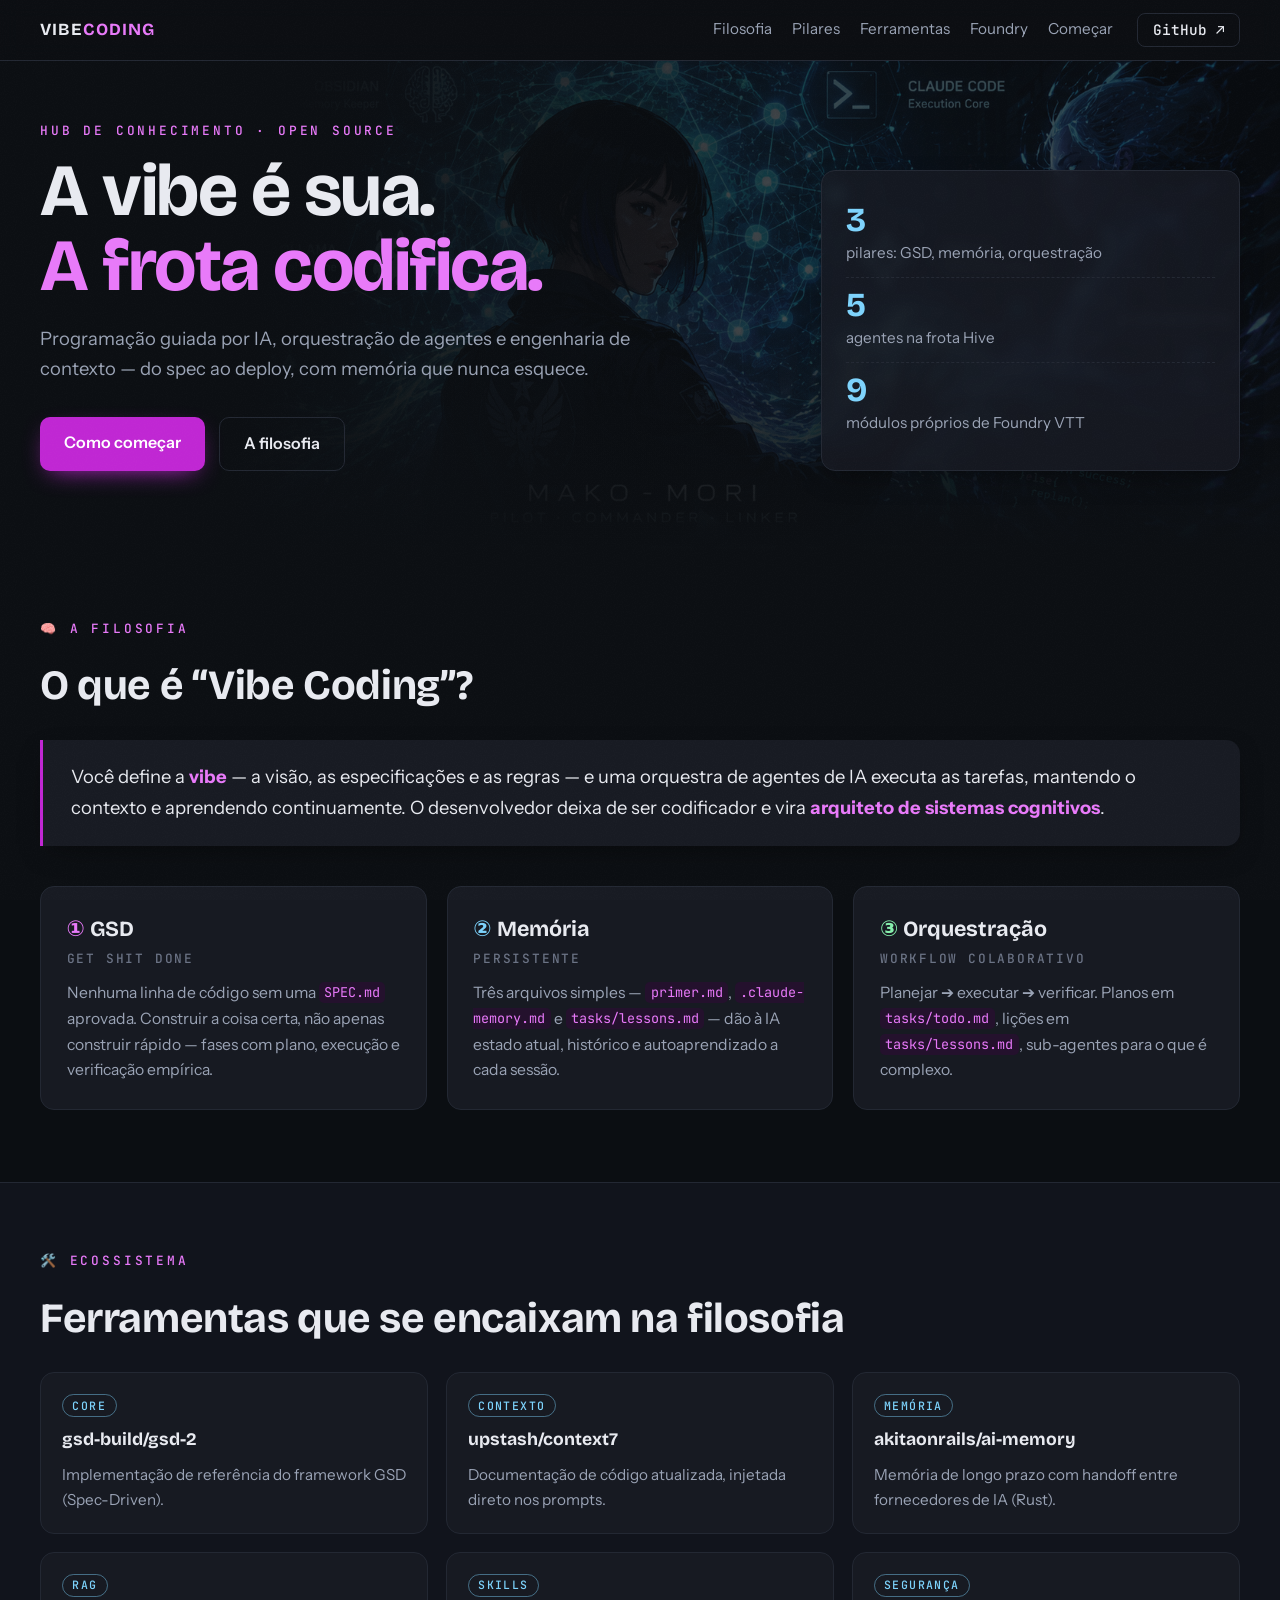
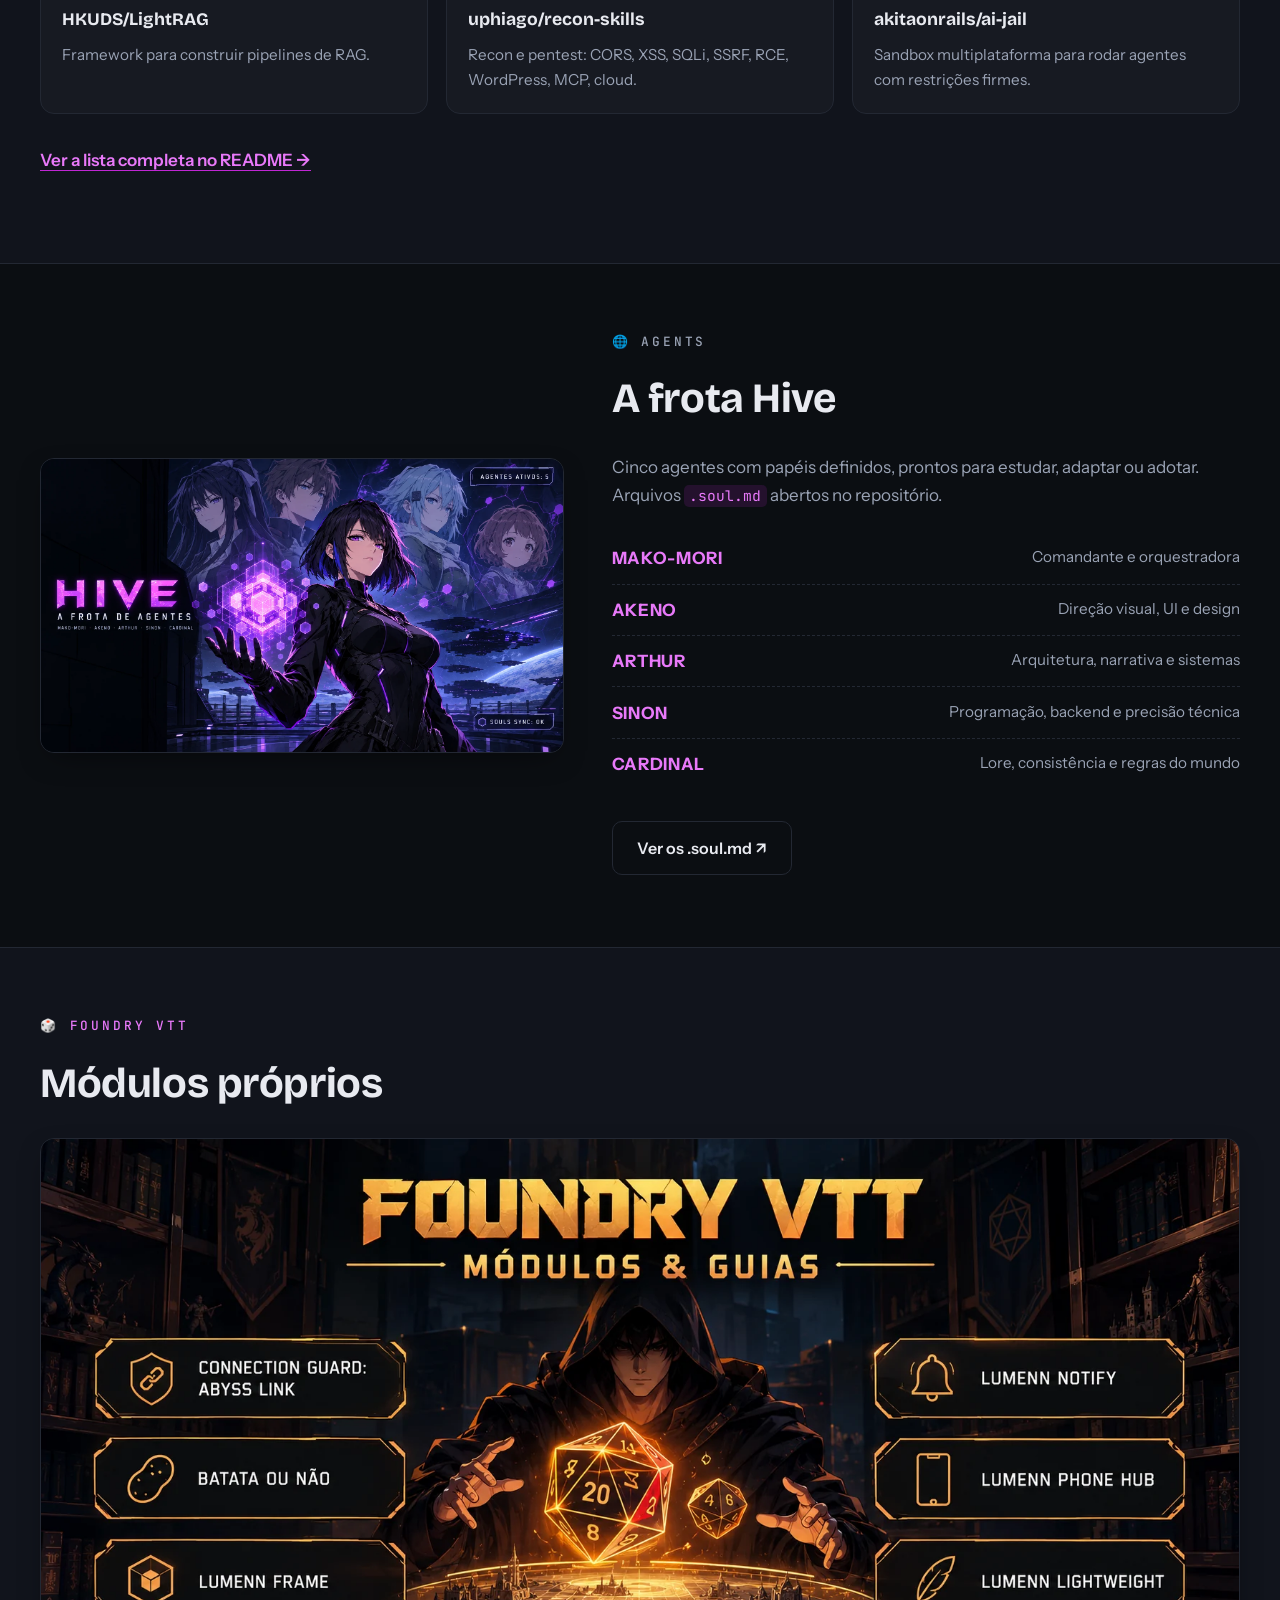
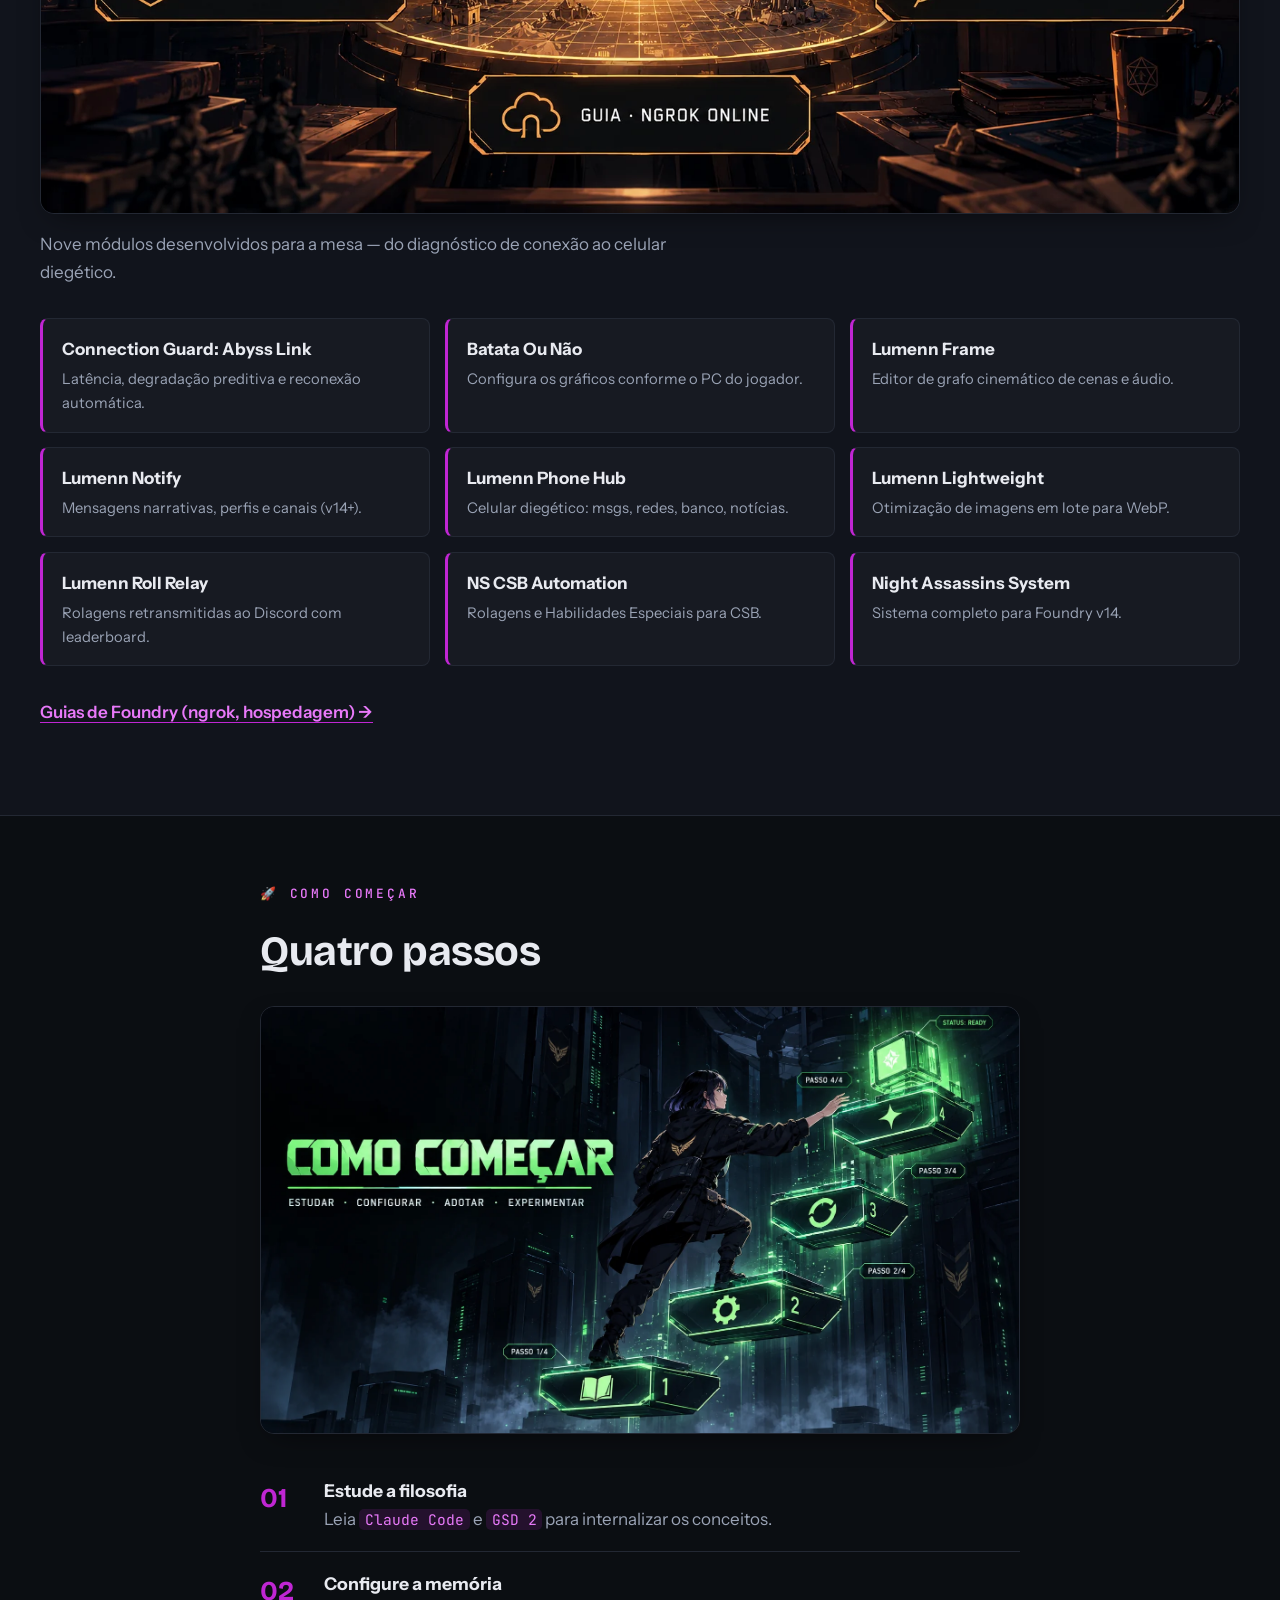
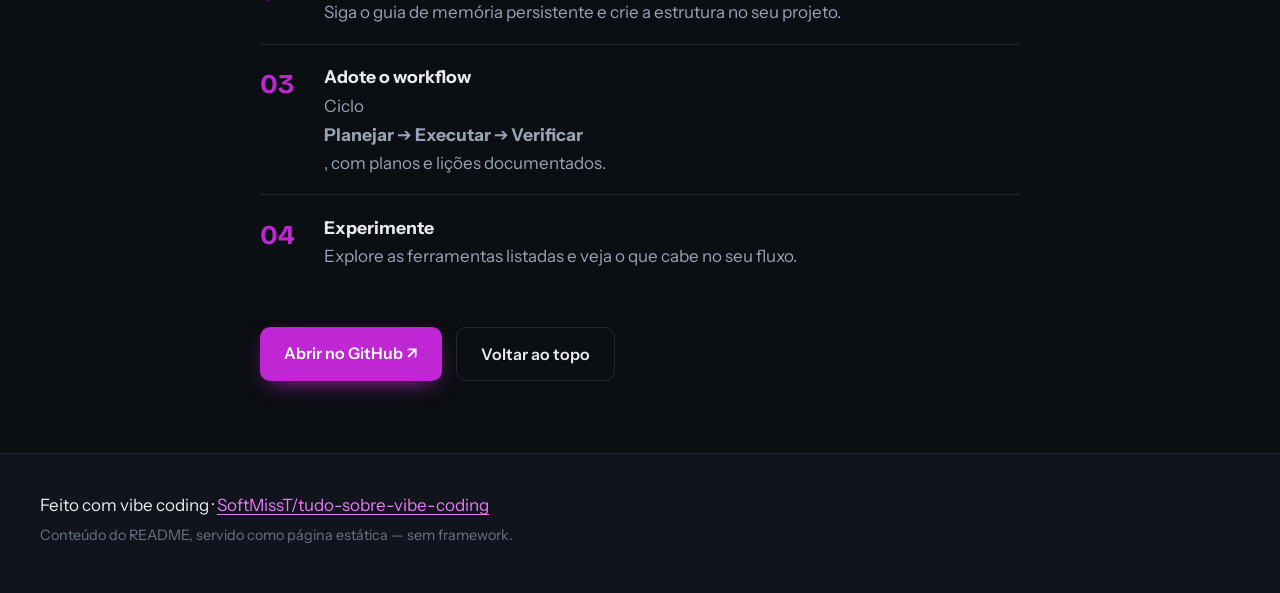
==== index.html @ 5bf1b5b2 "redesign do readme e landing page estatica" ====
<!DOCTYPE html>
<html lang="pt-BR">
<head>
  <meta charset="UTF-8">
  <meta name="viewport" content="width=device-width, initial-scale=1">
  <title>Tudo Sobre Vibe Coding — Programação guiada por IA</title>
  <meta name="description" content="Hub de conhecimento sobre vibe coding: GSD, memória persistente, orquestração de agentes, skills e ferramentas para desenvolvimento guiado por IA.">
  <meta property="og:title" content="Tudo Sobre Vibe Coding">
  <meta property="og:description" content="Programação guiada por IA, orquestração de agentes e engenharia de contexto.">
  <meta property="og:image" content="https://raw.githubusercontent.com/SoftMissT/tudo-sobre-vibe-coding/main/assets/img/banner-header.png">
  <meta property="og:type" content="website">
  <meta name="theme-color" content="#0b0e12">
  <link rel="icon" href="assets/img/favicon.svg" type="image/svg+xml">
  <link rel="preconnect" href="https://fonts.googleapis.com">
  <link rel="preconnect" href="https://fonts.gstatic.com" crossorigin>
  <link href="https://fonts.googleapis.com/css2?family=Bricolage+Grotesque:opsz,wght@12..96,600;12..96,700&family=Instrument+Sans:ital,wght@0,400;0,500;0,600;1,400&family=JetBrains+Mono:wght@400;500&display=swap" rel="stylesheet">
  <link rel="stylesheet" href="styles.css">
</head>
<body>
  <a class="skip-link" href="#conteudo">Pular para o conteúdo</a>

  <header class="topbar">
    <div class="wrap topbar__inner">
      <a class="topbar__brand" href="#">VIBE<span>CODING</span></a>
      <nav class="topbar__nav" aria-label="Navegação principal">
        <a href="#filosofia">Filosofia</a>
        <a href="#pilares">Pilares</a>
        <a href="#ecossistema">Ferramentas</a>
        <a href="#foundry">Foundry</a>
        <a href="#comecar">Começar</a>
      </nav>
      <a class="topbar__cta" href="https://github.com/SoftMissT/tudo-sobre-vibe-coding" target="_blank" rel="noopener">GitHub ↗</a>
    </div>
  </header>

  <main id="conteudo">
    <section class="hero" aria-labelledby="hero-titulo">
      <div class="hero__img" role="img" aria-label="Banner: MAKO-MORI — Link-Start, a rede de agentes">
        <img src="assets/img/banner-header.png" alt="Banner da frota de agentes MAKO-MORI em estilo cyberpunk com o texto Link-Start" fetchpriority="high">
      </div>
      <div class="wrap hero__grid">
        <div class="hero__text">
          <p class="kicker">Hub de conhecimento · Open source</p>
          <h1 id="hero-titulo">A vibe é sua.<br><em>A frota codifica.</em></h1>
          <p class="hero__lead">Programação guiada por IA, orquestração de agentes e engenharia de contexto — do spec ao deploy, com memória que nunca esquece.</p>
          <div class="hero__actions">
            <a class="btn btn--primary" href="#comecar">Como começar</a>
            <a class="btn btn--ghost" href="#filosofia">A filosofia</a>
          </div>
        </div>
        <aside class="hero__panel" aria-label="Resumo do ecossistema">
          <div class="stat"><span class="stat__num">3</span><span class="stat__lbl">pilares: GSD, memória, orquestração</span></div>
          <div class="stat"><span class="stat__num">5</span><span class="stat__lbl">agentes na frota Hive</span></div>
          <div class="stat"><span class="stat__num">9</span><span class="stat__lbl">módulos próprios de Foundry VTT</span></div>
        </aside>
      </div>
    </section>

    <section class="band" id="filosofia" aria-labelledby="filosofia-titulo">
      <div class="wrap">
        <p class="kicker">🧠 A filosofia</p>
        <h2 id="filosofia-titulo">O que é “Vibe Coding”?</h2>
        <blockquote class="quote">
          <p>Você define a <strong>vibe</strong> — a visão, as especificações e as regras — e uma orquestra de agentes de IA executa as tarefas, mantendo o contexto e aprendendo continuamente. O desenvolvedor deixa de ser codificador e vira <strong>arquiteto de sistemas cognitivos</strong>.</p>
        </blockquote>
        <div class="pilares" id="pilares">
          <article class="pilar pilar--gsd">
            <h3><span aria-hidden="true">①</span> GSD</h3>
            <p class="pilar__sub">Get Shit Done</p>
            <p>Nenhuma linha de código sem uma <code>SPEC.md</code> aprovada. Construir a coisa certa, não apenas construir rápido — fases com plano, execução e verificação empírica.</p>
          </article>
          <article class="pilar pilar--mem">
            <h3><span aria-hidden="true">②</span> Memória</h3>
            <p class="pilar__sub">Persistente</p>
            <p>Três arquivos simples — <code>primer.md</code>, <code>.claude-memory.md</code> e <code>tasks/lessons.md</code> — dão à IA estado atual, histórico e autoaprendizado a cada sessão.</p>
          </article>
          <article class="pilar pilar--orq">
            <h3><span aria-hidden="true">③</span> Orquestração</h3>
            <p class="pilar__sub">Workflow colaborativo</p>
            <p>Planejar ➔ executar ➔ verificar. Planos em <code>tasks/todo.md</code>, lições em <code>tasks/lessons.md</code>, sub-agentes para o que é complexo.</p>
          </article>
        </div>
      </div>
    </section>

    <section class="band band--alt" id="ecossistema" aria-labelledby="eco-titulo">
      <div class="wrap">
        <p class="kicker">🛠️ Ecossistema</p>
        <h2 id="eco-titulo">Ferramentas que se encaixam na filosofia</h2>
        <ul class="cards">
          <li class="card">
            <a href="https://github.com/gsd-build/gsd-2" target="_blank" rel="noopener">
              <span class="card__tag">Core</span>
              <strong>gsd-build/gsd-2</strong>
              <span>Implementação de referência do framework GSD (Spec-Driven).</span>
            </a>
          </li>
          <li class="card">
            <a href="https://github.com/upstash/context7" target="_blank" rel="noopener">
              <span class="card__tag">Contexto</span>
              <strong>upstash/context7</strong>
              <span>Documentação de código atualizada, injetada direto nos prompts.</span>
            </a>
          </li>
          <li class="card">
            <a href="https://github.com/akitaonrails/ai-memory" target="_blank" rel="noopener">
              <span class="card__tag">Memória</span>
              <strong>akitaonrails/ai-memory</strong>
              <span>Memória de longo prazo com handoff entre fornecedores de IA (Rust).</span>
            </a>
          </li>
          <li class="card">
            <a href="https://github.com/HKUDS/LightRAG" target="_blank" rel="noopener">
              <span class="card__tag">RAG</span>
              <strong>HKUDS/LightRAG</strong>
              <span>Framework para construir pipelines de RAG.</span>
            </a>
          </li>
          <li class="card">
            <a href="https://github.com/uphiago/recon-skills" target="_blank" rel="noopener">
              <span class="card__tag">Skills</span>
              <strong>uphiago/recon-skills</strong>
              <span>Recon e pentest: CORS, XSS, SQLi, SSRF, RCE, WordPress, MCP, cloud.</span>
            </a>
          </li>
          <li class="card">
            <a href="https://github.com/akitaonrails/ai-jail" target="_blank" rel="noopener">
              <span class="card__tag">Segurança</span>
              <strong>akitaonrails/ai-jail</strong>
              <span>Sandbox multiplataforma para rodar agentes com restrições firmes.</span>
            </a>
          </li>
        </ul>
        <p class="more"><a href="https://github.com/SoftMissT/tudo-sobre-vibe-coding#ecossistema-de-ferramentas-e-recursos" target="_blank" rel="noopener">Ver a lista completa no README →</a></p>
      </div>
    </section>

    <section class="band" id="agents" aria-labelledby="agents-titulo">
      <div class="wrap split">
        <div class="split__media">
          <img src="assets/img/hive/banner_hive.webp" alt="Banner da Hive: frota de agentes em arte cyberpunk com a lista MAKO-MORI, AKENO, ARTHUR, SINON e CARDINAL" loading="lazy">
        </div>
        <div class="split__body">
          <p class="kicker">🌐 Agents</p>
          <h2 id="agents-titulo">A frota Hive</h2>
          <p>Cinco agentes com papéis definidos, prontos para estudar, adaptar ou adotar. Arquivos <code>.soul.md</code> abertos no repositório.</p>
          <ul class="frota">
            <li><strong>MAKO-MORI</strong><span>Comandante e orquestradora</span></li>
            <li><strong>AKENO</strong><span>Direção visual, UI e design</span></li>
            <li><strong>ARTHUR</strong><span>Arquitetura, narrativa e sistemas</span></li>
            <li><strong>SINON</strong><span>Programação, backend e precisão técnica</span></li>
            <li><strong>CARDINAL</strong><span>Lore, consistência e regras do mundo</span></li>
          </ul>
          <a class="btn btn--ghost" href="https://github.com/SoftMissT/tudo-sobre-vibe-coding/tree/main/Agents" target="_blank" rel="noopener">Ver os .soul.md ↗</a>
        </div>
      </div>
    </section>

    <section class="band band--alt" id="foundry" aria-labelledby="foundry-titulo">
      <div class="wrap">
        <p class="kicker">🎲 Foundry VTT</p>
        <h2 id="foundry-titulo">Módulos próprios</h2>
        <img class="band__banner" src="assets/img/banner-04-foundry-vtt.webp" alt="Banner dos módulos Foundry VTT" loading="lazy">
        <p class="band__lead">Nove módulos desenvolvidos para a mesa — do diagnóstico de conexão ao celular diegético.</p>
        <ul class="mods">
          <li><a href="https://github.com/SoftMissT/foundry-vtt-connection-guard" target="_blank" rel="noopener"><strong>Connection Guard: Abyss Link</strong><span>Latência, degradação preditiva e reconexão automática.</span></a></li>
          <li><a href="https://github.com/SoftMissT/FoundryVTT-BatataOuN-o-V2" target="_blank" rel="noopener"><strong>Batata Ou Não</strong><span>Configura os gráficos conforme o PC do jogador.</span></a></li>
          <li><a href="https://github.com/SoftMissT/Lumenn-Frame" target="_blank" rel="noopener"><strong>Lumenn Frame</strong><span>Editor de grafo cinemático de cenas e áudio.</span></a></li>
          <li><a href="https://github.com/SoftMissT/lumenn-notify" target="_blank" rel="noopener"><strong>Lumenn Notify</strong><span>Mensagens narrativas, perfis e canais (v14+).</span></a></li>
          <li><a href="https://github.com/SoftMissT/Lumenn-phone-hub" target="_blank" rel="noopener"><strong>Lumenn Phone Hub</strong><span>Celular diegético: msgs, redes, banco, notícias.</span></a></li>
          <li><a href="https://github.com/SoftMissT/lumenn-lightweight" target="_blank" rel="noopener"><strong>Lumenn Lightweight</strong><span>Otimização de imagens em lote para WebP.</span></a></li>
          <li><a href="https://github.com/SoftMissT/lumenn-roll-relay" target="_blank" rel="noopener"><strong>Lumenn Roll Relay</strong><span>Rolagens retransmitidas ao Discord com leaderboard.</span></a></li>
          <li><a href="https://github.com/SoftMissT/night-assassins-csb-automation" target="_blank" rel="noopener"><strong>NS CSB Automation</strong><span>Rolagens e Habilidades Especiais para CSB.</span></a></li>
          <li><a href="https://github.com/SoftMissT/night-assassins-system" target="_blank" rel="noopener"><strong>Night Assassins System</strong><span>Sistema completo para Foundry v14.</span></a></li>
        </ul>
        <p class="more"><a href="https://github.com/SoftMissT/tudo-sobre-vibe-coding/tree/main/Foundry" target="_blank" rel="noopener">Guias de Foundry (ngrok, hospedagem) →</a></p>
      </div>
    </section>

    <section class="band" id="comecar" aria-labelledby="comecar-titulo">
      <div class="wrap narrow">
        <p class="kicker">🚀 Como começar</p>
        <h2 id="comecar-titulo">Quatro passos</h2>
        <img class="band__banner" src="assets/img/banner-05-como-comecar.webp" alt="Banner Como Começar" loading="lazy">
        <ol class="passos">
          <li><strong>Estude a filosofia</strong><span>Leia <code>Claude Code</code> e <code>GSD 2</code> para internalizar os conceitos.</span></li>
          <li><strong>Configure a memória</strong><span>Siga o guia de memória persistente e crie a estrutura no seu projeto.</span></li>
          <li><strong>Adote o workflow</strong><span>Ciclo <strong>Planejar ➔ Executar ➔ Verificar</strong>, com planos e lições documentados.</span></li>
          <li><strong>Experimente</strong><span>Explore as ferramentas listadas e veja o que cabe no seu fluxo.</span></li>
        </ol>
        <div class="hero__actions">
          <a class="btn btn--primary" href="https://github.com/SoftMissT/tudo-sobre-vibe-coding" target="_blank" rel="noopener">Abrir no GitHub ↗</a>
          <a class="btn btn--ghost" href="#conteudo">Voltar ao topo</a>
        </div>
      </div>
    </section>
  </main>

  <footer class="footer">
    <div class="wrap footer__inner">
      <p>Feito com vibe coding · <a href="https://github.com/SoftMissT/tudo-sobre-vibe-coding" target="_blank" rel="noopener">SoftMissT/tudo-sobre-vibe-coding</a></p>
      <p class="footer__note">Conteúdo do README, servido como página estática — sem framework.</p>
    </div>
  </footer>
</body>
</html>
---- styles.css ----
/* Tudo Sobre Vibe Coding — página estática, vanilla CSS (sem framework) */

:root {
  --bg: #0b0e12;
  --bg-alt: #11141c;
  --surface: #171a22;
  --line: #232833;
  --ink: #e8eaf0;
  --ink-dim: #9aa3b5;
  --ink-faint: #6b7385;
  --accent: #c026d3;
  --accent-soft: #e879f9;
  --cyan: #7dd3fc;
  --font-display: "Bricolage Grotesque", system-ui, sans-serif;
  --font-body: "Instrument Sans", system-ui, sans-serif;
  --font-mono: "JetBrains Mono", ui-monospace, monospace;
  --wrap: 1200px;
  --r: 14px;
  --shadow: 0 10px 30px -12px rgba(0, 0, 0, 0.6);
}

*, *::before, *::after { box-sizing: border-box; }

html { scroll-behavior: smooth; }

body {
  margin: 0;
  background: var(--bg);
  color: var(--ink);
  font: 400 1.0625rem/1.65 var(--font-body);
  -webkit-font-smoothing: antialiased;
  overflow-x: hidden;
}

/* grão de filme por cima de tudo */
body::after {
  content: "";
  position: fixed;
  inset: 0;
  pointer-events: none;
  z-index: 999;
  opacity: 0.5;
  background-image: url("data:image/svg+xml,%3Csvg xmlns='http://www.w3.org/2000/svg' width='120' height='120'%3E%3Cfilter id='n'%3E%3CfeTurbulence type='fractalNoise' baseFrequency='0.9' numOctaves='2'/%3E%3CfeColorMatrix values='0 0 0 0 1 0 0 0 0 1 0 0 0 0 1 0 0 0 0.04 0'/%3E%3C/filter%3E%3Crect width='120' height='120' filter='url(%23n)'/%3E%3C/svg%3E");
}

img { max-width: 100%; display: block; }

.wrap { width: min(var(--wrap), 100% - 2.5rem); margin-inline: auto; }
.wrap.narrow { width: min(760px, 100% - 2.5rem); }

a { color: var(--accent-soft); text-decoration-thickness: 1px; text-underline-offset: 3px; }
a:hover { color: var(--ink); }

:focus-visible {
  outline: 2px solid var(--accent-soft);
  outline-offset: 3px;
  border-radius: 4px;
}

.skip-link {
  position: absolute;
  left: 1rem;
  top: -4rem;
  z-index: 1000;
  background: var(--accent);
  color: #fff;
  padding: 0.6rem 1rem;
  border-radius: 0 0 8px 8px;
  font-weight: 600;
  transition: top 0.2s;
}
.skip-link:focus { top: 0; color: #fff; }

/* ---------- topo ---------- */
.topbar {
  position: sticky;
  top: 0;
  z-index: 50;
  background: color-mix(in srgb, var(--bg) 82%, transparent);
  backdrop-filter: blur(10px);
  border-bottom: 1px solid var(--line);
}
.topbar__inner {
  display: flex;
  align-items: center;
  gap: 1.5rem;
  min-height: 60px;
}
.topbar__brand {
  font-family: var(--font-display);
  font-weight: 700;
  letter-spacing: 0.06em;
  color: var(--ink);
  text-decoration: none;
}
.topbar__brand span { color: var(--accent-soft); }
.topbar__nav {
  display: flex;
  gap: 1.25rem;
  margin-left: auto;
}
.topbar__nav a {
  color: var(--ink-dim);
  text-decoration: none;
  font-size: 0.95rem;
  padding: 0.35rem 0;
  border-bottom: 2px solid transparent;
  transition: color 0.15s, border-color 0.15s;
}
.topbar__nav a:hover { color: var(--ink); border-bottom-color: var(--accent); }
.topbar__nav a:active { color: var(--accent-soft); }
.topbar__cta {
  font: 500 0.9rem/1 var(--font-mono);
  color: var(--ink);
  text-decoration: none;
  border: 1px solid var(--line);
  padding: 0.55rem 0.9rem;
  border-radius: 8px;
  transition: border-color 0.15s, transform 0.15s, box-shadow 0.15s;
}
.topbar__cta:hover {
  border-color: var(--accent);
  transform: translateY(-1px);
  box-shadow: 0 6px 18px -8px var(--accent);
}

/* ---------- hero ---------- */
.hero { position: relative; padding: 4rem 0 5rem; }
.hero__img {
  position: absolute;
  inset: 0;
  z-index: -1;
  overflow: hidden;
}
.hero__img img {
  width: 100%;
  height: 100%;
  object-fit: cover;
  object-position: 70% 30%;
  opacity: 0.28;
  filter: saturate(0.85);
}
.hero__img::after {
  content: "";
  position: absolute;
  inset: 0;
  background:
    linear-gradient(100deg, var(--bg) 22%, transparent 65%),
    linear-gradient(to top, var(--bg), transparent 45%);
}
.hero__grid {
  display: grid;
  grid-template-columns: minmax(0, 7fr) minmax(0, 4fr);
  gap: 3rem;
  align-items: end;
}
.kicker {
  font: 500 0.8rem/1 var(--font-mono);
  letter-spacing: 0.22em;
  text-transform: uppercase;
  color: var(--accent-soft);
  margin: 0 0 1rem;
}
.hero h1 {
  font-family: var(--font-display);
  font-size: clamp(2.6rem, 6vw, 4.6rem);
  line-height: 1.02;
  letter-spacing: -0.02em;
  margin: 0 0 1.25rem;
}
.hero h1 em {
  font-style: normal;
  color: var(--accent-soft);
}
.hero__lead {
  font-size: 1.15rem;
  color: var(--ink-dim);
  max-width: 54ch;
  margin: 0 0 2rem;
}
.hero__actions { display: flex; flex-wrap: wrap; gap: 0.9rem; }

.btn {
  display: inline-block;
  font-weight: 600;
  font-size: 1rem;
  padding: 0.8rem 1.5rem;
  border-radius: 10px;
  text-decoration: none;
  transition: transform 0.15s, box-shadow 0.15s, background 0.15s, border-color 0.15s;
}
.btn--primary {
  background: var(--accent);
  color: #fff;
  box-shadow: 0 8px 24px -10px var(--accent);
}
.btn--primary:hover { transform: translateY(-2px); box-shadow: 0 14px 30px -10px var(--accent); color: #fff; }
.btn--primary:active { transform: translateY(0); }
.btn--ghost {
  border: 1px solid var(--line);
  color: var(--ink);
}
.btn--ghost:hover { border-color: var(--accent); background: color-mix(in srgb, var(--accent) 12%, transparent); }

.hero__panel {
  background: color-mix(in srgb, var(--surface) 80%, transparent);
  border: 1px solid var(--line);
  border-radius: var(--r);
  padding: 1.4rem 1.5rem;
  box-shadow: var(--shadow);
  backdrop-filter: blur(6px);
}
.stat { padding: 0.7rem 0; border-bottom: 1px dashed var(--line); }
.stat:last-child { border-bottom: 0; }
.stat__num {
  display: block;
  font-family: var(--font-display);
  font-size: 2.1rem;
  font-weight: 700;
  color: var(--cyan);
  line-height: 1;
}
.stat__lbl { color: var(--ink-dim); font-size: 0.95rem; }

/* ---------- bandas ---------- */
.band { padding: 4.5rem 0; }
.band--alt { background: var(--bg-alt); border-block: 1px solid var(--line); }
.band h2 {
  font-family: var(--font-display);
  font-size: clamp(1.8rem, 3.5vw, 2.6rem);
  letter-spacing: -0.01em;
  margin: 0 0 1.25rem;
}
.band__lead { color: var(--ink-dim); max-width: 62ch; margin-top: -0.5rem; }
.band__banner {
  width: 100%;
  border-radius: var(--r);
  border: 1px solid var(--line);
  box-shadow: var(--shadow);
  margin: 0.5rem 0 1.5rem;
}

.quote {
  margin: 0 0 2.5rem;
  padding: 1.4rem 1.75rem;
  border-left: 3px solid var(--accent);
  background: var(--surface);
  border-radius: 0 var(--r) var(--r) 0;
  box-shadow: var(--shadow);
}
.quote p { margin: 0; font-size: 1.15rem; }
.quote strong { color: var(--accent-soft); }

/* pilares — 3 colunas com acentos distintos */
.pilares {
  display: grid;
  grid-template-columns: repeat(auto-fit, minmax(250px, 1fr));
  gap: 1.25rem;
}
.pilar {
  background: var(--surface);
  border: 1px solid var(--line);
  border-radius: var(--r);
  padding: 1.6rem;
  transition: transform 0.18s, border-color 0.18s, box-shadow 0.18s;
}
.pilar:hover { transform: translateY(-4px); box-shadow: var(--shadow); }
.pilar--gsd:hover { border-color: var(--accent); }
.pilar--mem:hover { border-color: var(--cyan); }
.pilar--orq:hover { border-color: #86efac; }
.pilar h3 {
  font-family: var(--font-display);
  font-size: 1.35rem;
  margin: 0;
}
.pilar--gsd h3 span { color: var(--accent-soft); }
.pilar--mem h3 span { color: var(--cyan); }
.pilar--orq h3 span { color: #86efac; }
.pilar__sub {
  font: 500 0.8rem/1 var(--font-mono);
  letter-spacing: 0.14em;
  text-transform: uppercase;
  color: var(--ink-faint);
  margin: 0.3rem 0 0.9rem;
}
.pilar p:last-child { margin: 0; color: var(--ink-dim); font-size: 0.98rem; }

code {
  font-family: var(--font-mono);
  font-size: 0.86em;
  background: color-mix(in srgb, var(--accent) 14%, var(--bg));
  color: var(--accent-soft);
  padding: 0.1em 0.4em;
  border-radius: 5px;
}

/* cards de ferramentas */
.cards {
  list-style: none;
  margin: 0;
  padding: 0;
  display: grid;
  grid-template-columns: repeat(auto-fill, minmax(300px, 1fr));
  gap: 1.1rem;
}
.card a {
  display: flex;
  flex-direction: column;
  gap: 0.5rem;
  height: 100%;
  background: var(--surface);
  border: 1px solid var(--line);
  border-radius: var(--r);
  padding: 1.3rem;
  text-decoration: none;
  color: var(--ink);
  transition: transform 0.18s, border-color 0.18s, box-shadow 0.18s;
}
.card a:hover { transform: translateY(-4px); border-color: var(--accent); box-shadow: var(--shadow); }
.card a:active { transform: translateY(-1px); }
.card__tag {
  align-self: flex-start;
  font: 500 0.72rem/1 var(--font-mono);
  letter-spacing: 0.12em;
  text-transform: uppercase;
  color: var(--cyan);
  border: 1px solid color-mix(in srgb, var(--cyan) 45%, transparent);
  border-radius: 999px;
  padding: 0.3rem 0.6rem;
}
.card strong { font-family: var(--font-display); font-size: 1.1rem; }
.card span:last-child { color: var(--ink-dim); font-size: 0.95rem; }

.more { margin-top: 2rem; }
.more a { font-weight: 600; text-decoration: none; border-bottom: 1px solid var(--accent); }
.more a:hover { color: var(--accent-soft); }

/* split agents */
.split {
  display: grid;
  grid-template-columns: minmax(0, 5fr) minmax(0, 6fr);
  gap: 3rem;
  align-items: center;
}
.split__media img {
  border-radius: var(--r);
  border: 1px solid var(--line);
  box-shadow: var(--shadow);
}
.split__body p { color: var(--ink-dim); }
.frota {
  list-style: none;
  margin: 1.5rem 0 2rem;
  padding: 0;
}
.frota li {
  display: flex;
  justify-content: space-between;
  gap: 1rem;
  padding: 0.7rem 0;
  border-bottom: 1px dashed var(--line);
}
.frota li:last-child { border-bottom: 0; }
.frota strong { color: var(--accent-soft); letter-spacing: 0.04em; }
.frota span { color: var(--ink-dim); text-align: right; font-size: 0.95rem; }

/* módulos foundry */
.mods {
  list-style: none;
  margin: 2rem 0 0;
  padding: 0;
  display: grid;
  grid-template-columns: repeat(auto-fill, minmax(320px, 1fr));
  gap: 0.9rem;
}
.mods a {
  display: flex;
  flex-direction: column;
  gap: 0.25rem;
  height: 100%;
  padding: 1rem 1.2rem;
  background: var(--surface);
  border: 1px solid var(--line);
  border-left: 3px solid var(--accent);
  border-radius: 8px;
  text-decoration: none;
  color: var(--ink);
  transition: background 0.15s, border-color 0.15s, transform 0.15s;
}
.mods a:hover {
  background: color-mix(in srgb, var(--accent) 10%, var(--surface));
  border-left-color: var(--accent-soft);
  transform: translateX(4px);
}
.mods span { color: var(--ink-dim); font-size: 0.92rem; }

/* passos */
.passos {
  list-style: none;
  counter-reset: passo;
  margin: 1.5rem 0 2.5rem;
  padding: 0;
}
.passos li {
  counter-increment: passo;
  position: relative;
  padding: 1.1rem 0 1.1rem 4rem;
  border-bottom: 1px solid var(--line);
}
.passos li:last-child { border-bottom: 0; }
.passos li::before {
  content: counter(passo, decimal-leading-zero);
  position: absolute;
  left: 0;
  top: 1.1rem;
  font-family: var(--font-display);
  font-size: 1.7rem;
  font-weight: 700;
  color: var(--accent);
}
.passos strong { display: block; font-size: 1.1rem; }
.passos span { color: var(--ink-dim); }

/* rodapé */
.footer {
  border-top: 1px solid var(--line);
  background: var(--bg-alt);
  padding: 2rem 0 2.5rem;
}
.footer__inner p { margin: 0.3rem 0; }
.footer__note { color: var(--ink-faint); font-size: 0.9rem; }

/* responsivo */
@media (max-width: 900px) {
  .hero__grid, .split { grid-template-columns: 1fr; }
  .hero__panel { max-width: 420px; }
  .topbar__nav { display: none; }
  .frota li { flex-direction: column; gap: 0.1rem; }
  .frota span { text-align: left; }
}

@media (prefers-reduced-motion: reduce) {
  html { scroll-behavior: auto; }
  *, *::before, *::after { transition: none !important; }
}
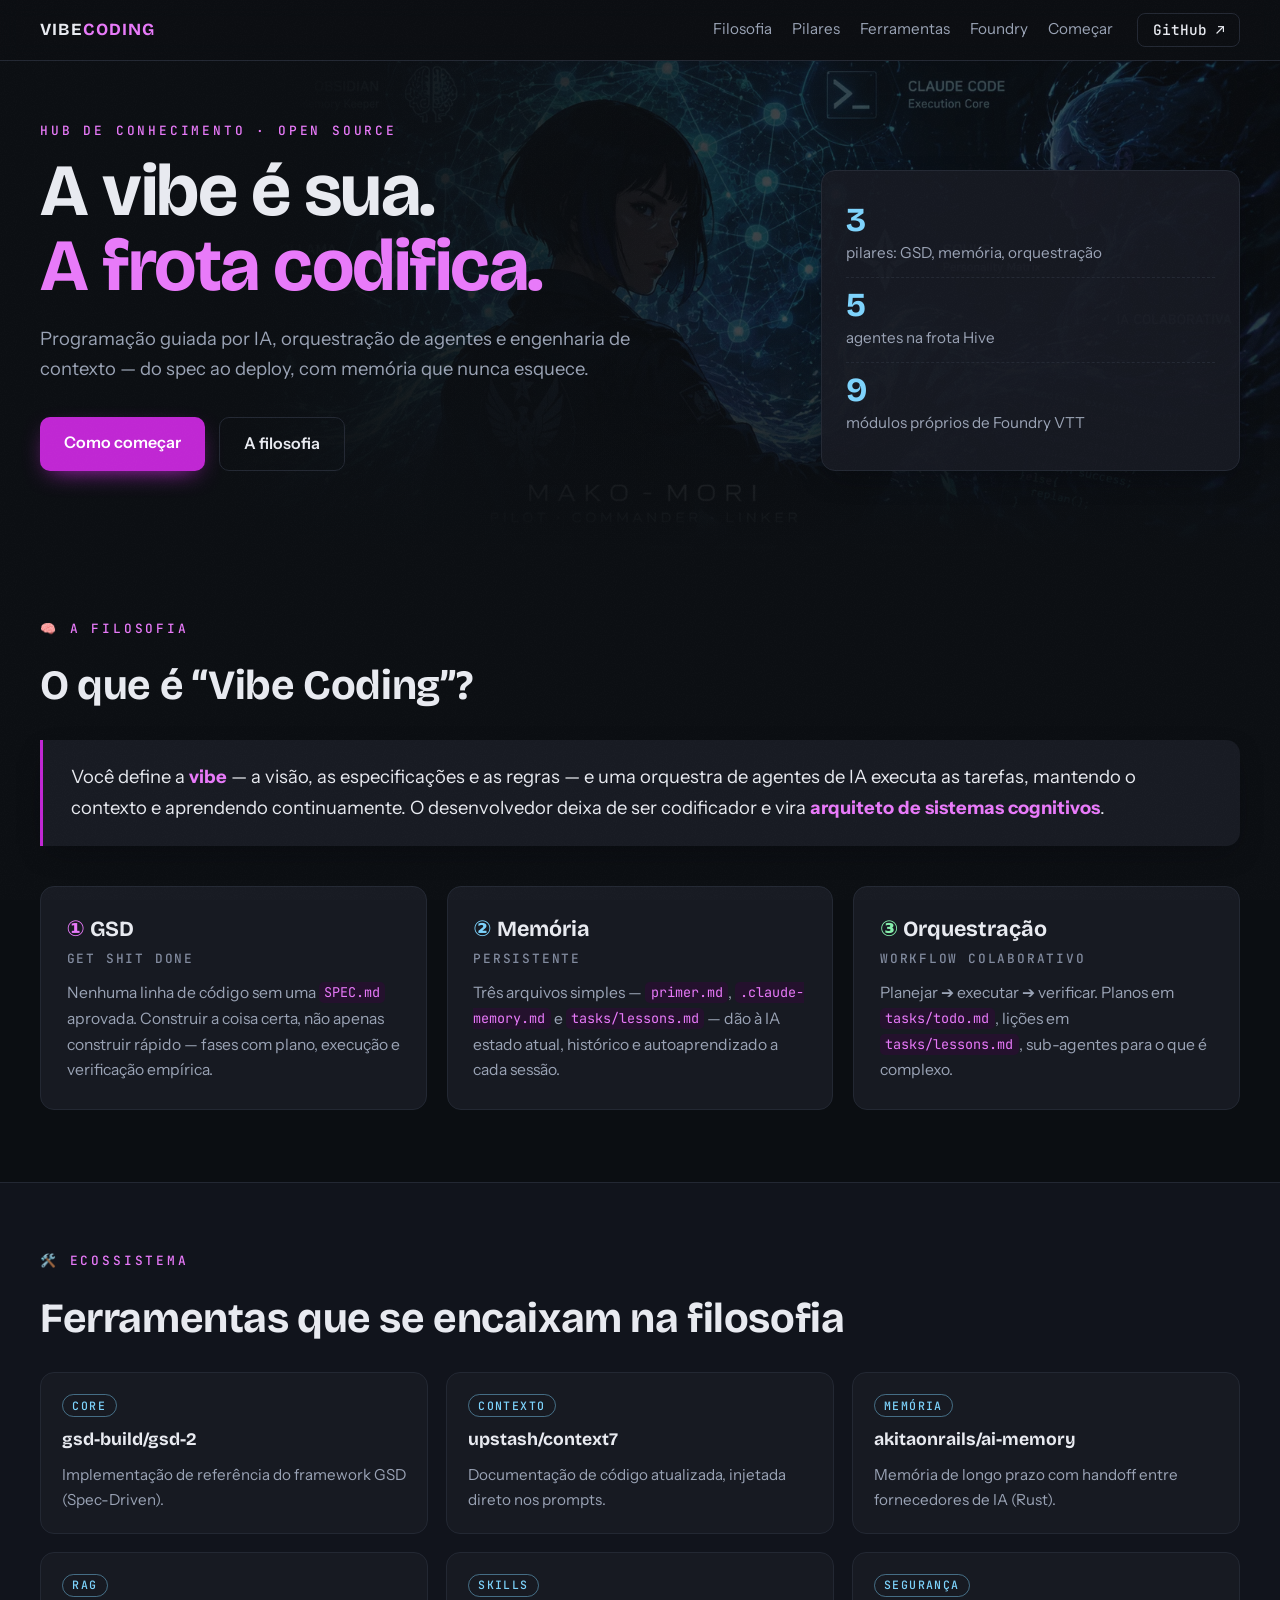
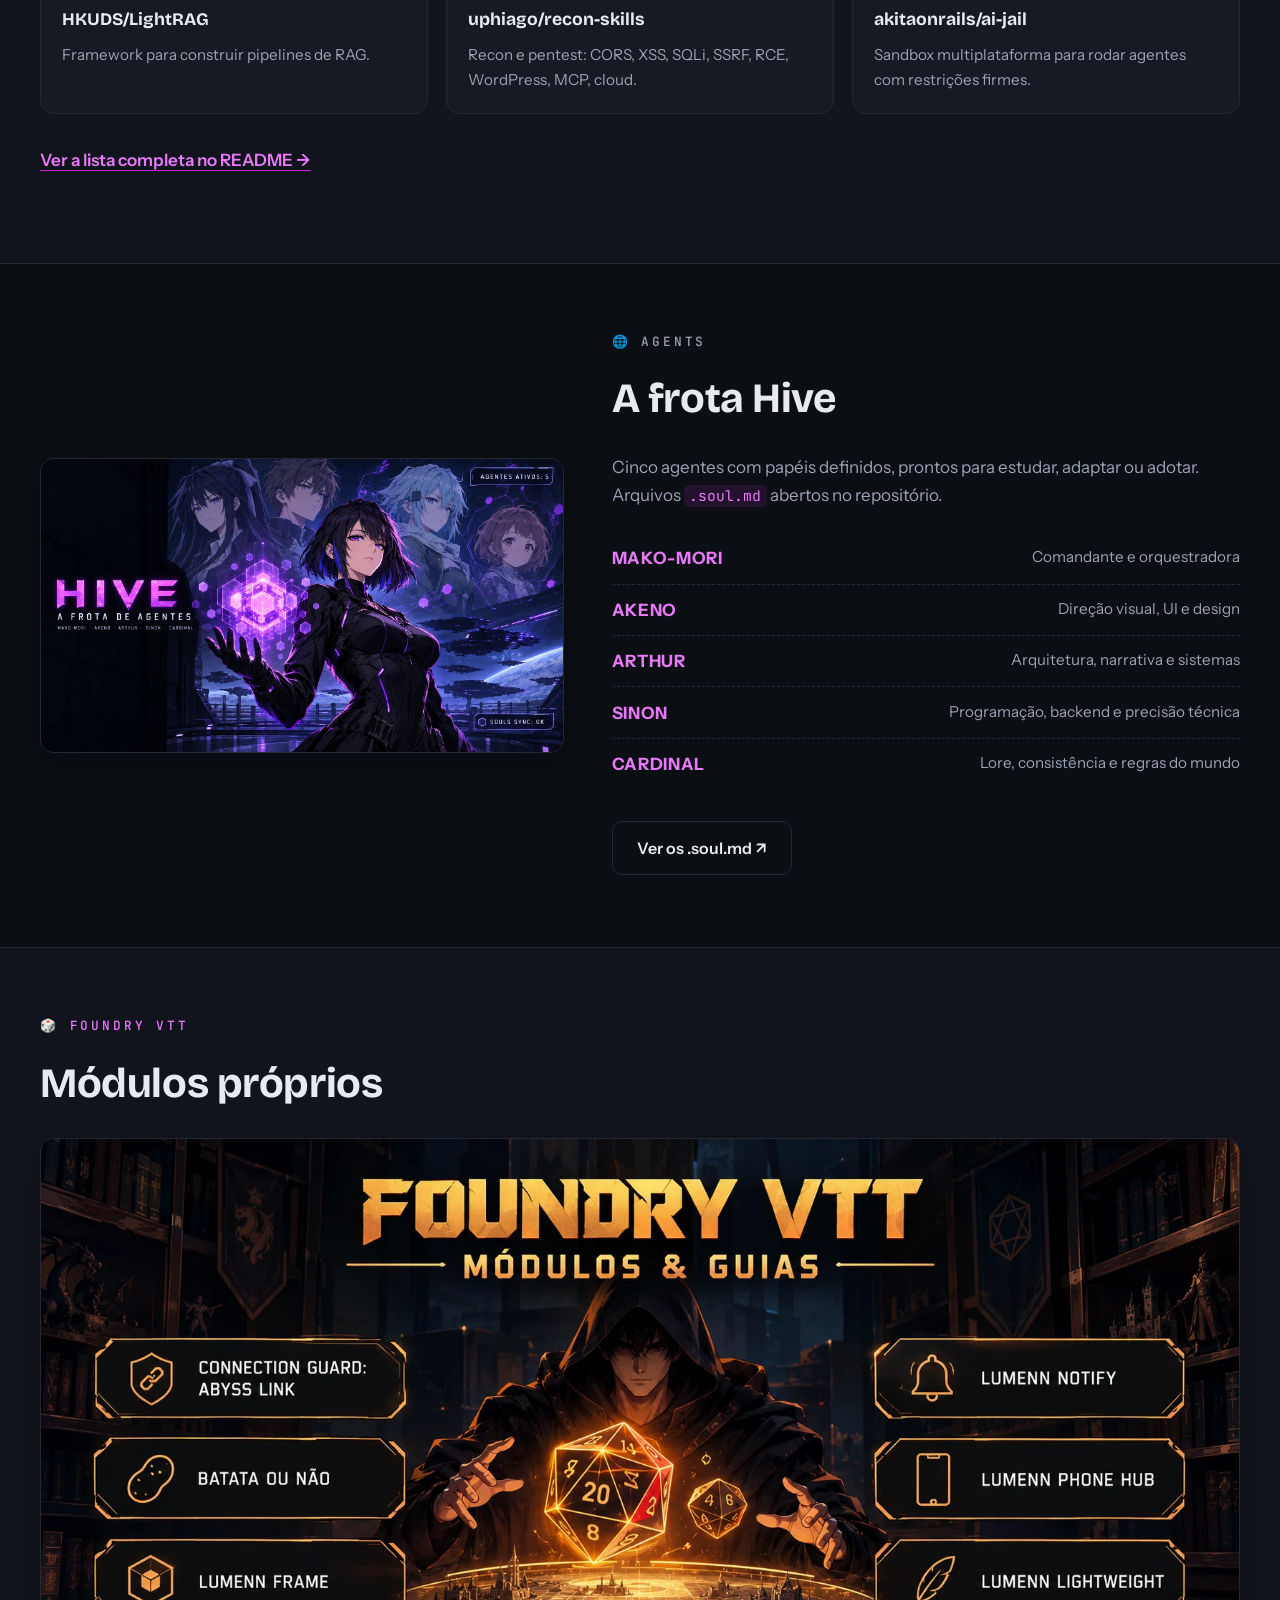
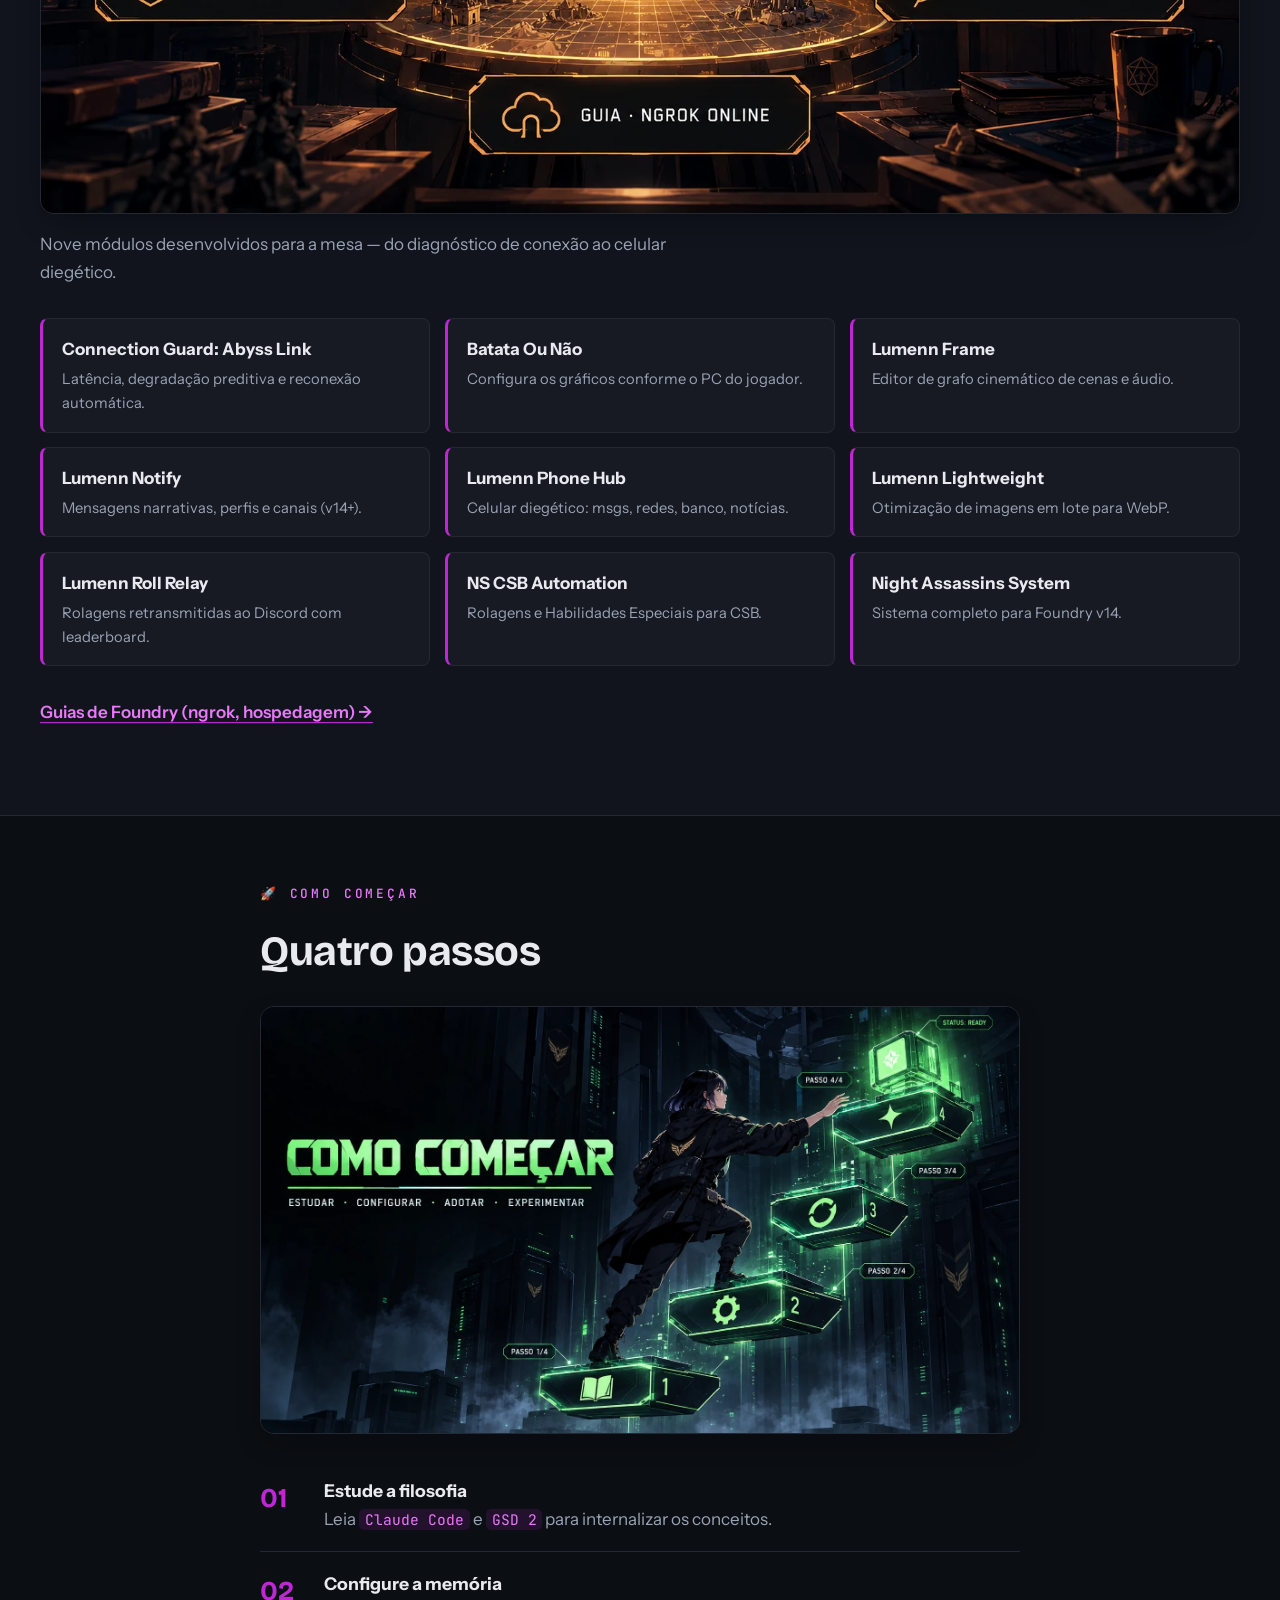
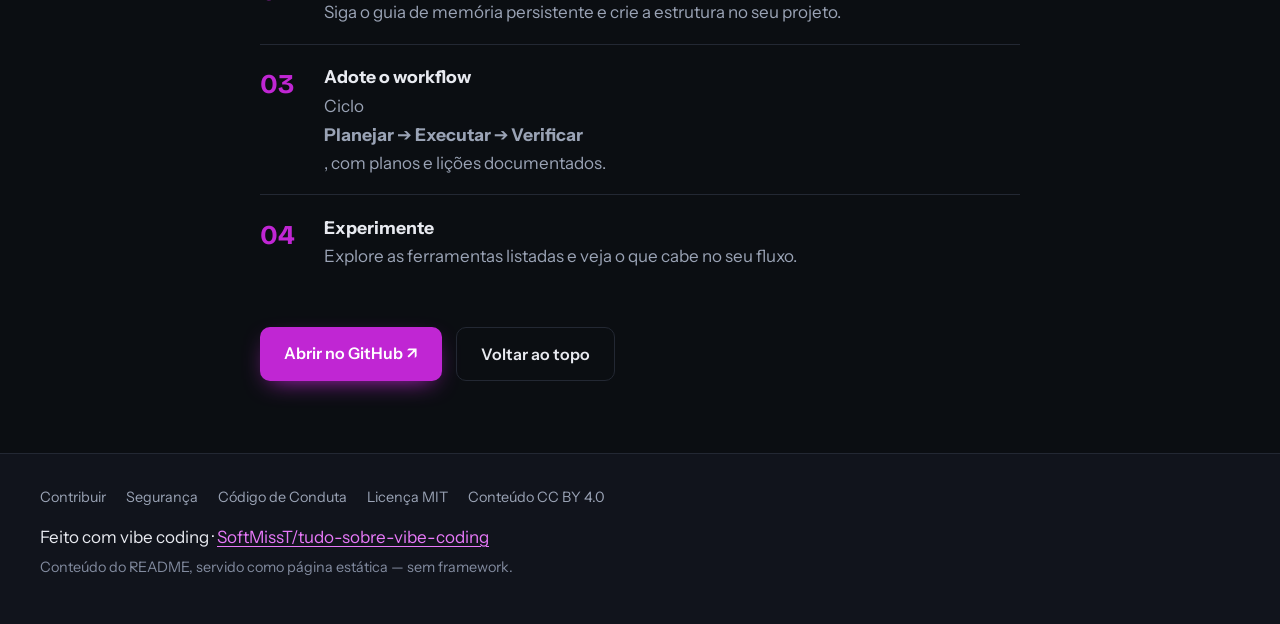
==== commit ebcf0ab1: "polimento AAA: 404, reveal no scroll, tokens, readme de comunidade" ====
--- a/index.html
+++ b/index.html
@@ -7,8 +7,15 @@
   <meta name="description" content="Hub de conhecimento sobre vibe coding: GSD, memória persistente, orquestração de agentes, skills e ferramentas para desenvolvimento guiado por IA.">
   <meta property="og:title" content="Tudo Sobre Vibe Coding">
   <meta property="og:description" content="Programação guiada por IA, orquestração de agentes e engenharia de contexto.">
-  <meta property="og:image" content="https://raw.githubusercontent.com/SoftMissT/tudo-sobre-vibe-coding/main/assets/img/banner-header.png">
-  <meta property="og:type" content="website">
+    <meta property="og:image" content="https://raw.githubusercontent.com/SoftMissT/tudo-sobre-vibe-coding/main/assets/img/banner-header.png">
+    <meta property="og:type" content="website">
+    <meta property="og:locale" content="pt_BR">
+    <meta property="og:url" content="https://softmisst.github.io/tudo-sobre-vibe-coding/">
+    <meta property="og:site_name" content="Tudo Sobre Vibe Coding">
+    <meta name="twitter:card" content="summary_large_image">
+    <meta name="twitter:title" content="Tudo Sobre Vibe Coding — Programação guiada por IA">
+    <meta name="twitter:description" content="Hub de conhecimento sobre vibe coding: GSD, memória persistente, orquestração de agentes, skills e ferramentas para desenvolvimento guiado por IA.">
+    <meta name="twitter:image" content="https://raw.githubusercontent.com/SoftMissT/tudo-sobre-vibe-coding/main/assets/img/banner-header.png">
   <meta name="theme-color" content="#0b0e12">
   <link rel="icon" href="assets/img/favicon.svg" type="image/svg+xml">
   <link rel="preconnect" href="https://fonts.googleapis.com">
@@ -21,7 +28,7 @@
 
   <header class="topbar">
     <div class="wrap topbar__inner">
-      <a class="topbar__brand" href="#">VIBE<span>CODING</span></a>
+      <a class="topbar__brand" href="./">VIBE<span>CODING</span></a>
       <nav class="topbar__nav" aria-label="Navegação principal">
         <a href="#filosofia">Filosofia</a>
         <a href="#pilares">Pilares</a>
@@ -35,8 +42,8 @@
 
   <main id="conteudo">
     <section class="hero" aria-labelledby="hero-titulo">
-      <div class="hero__img" role="img" aria-label="Banner: MAKO-MORI — Link-Start, a rede de agentes">
-        <img src="assets/img/banner-header.png" alt="Banner da frota de agentes MAKO-MORI em estilo cyberpunk com o texto Link-Start" fetchpriority="high">
+      <div class="hero__img">
+        <img src="assets/img/banner-header.webp" alt="Banner da frota de agentes MAKO-MORI em estilo cyberpunk com o texto Link-Start" fetchpriority="high" width="1672" height="941">
       </div>
       <div class="wrap hero__grid">
         <div class="hero__text">
@@ -198,9 +205,31 @@
 
   <footer class="footer">
     <div class="wrap footer__inner">
+      <nav class="footer__nav" aria-label="Links do projeto">
+        <a href="https://github.com/SoftMissT/tudo-sobre-vibe-coding/blob/main/CONTRIBUTING.md" target="_blank" rel="noopener">Contribuir</a>
+        <a href="https://github.com/SoftMissT/tudo-sobre-vibe-coding/blob/main/SECURITY.md" target="_blank" rel="noopener">Segurança</a>
+        <a href="https://github.com/SoftMissT/tudo-sobre-vibe-coding/blob/main/CODE_OF_CONDUCT.md" target="_blank" rel="noopener">Código de Conduta</a>
+        <a href="https://github.com/SoftMissT/tudo-sobre-vibe-coding/blob/main/LICENSE" target="_blank" rel="noopener">Licença MIT</a>
+        <a href="https://github.com/SoftMissT/tudo-sobre-vibe-coding/blob/main/LICENSE-CC-BY-4.0.txt" target="_blank" rel="noopener">Conteúdo CC BY 4.0</a>
+      </nav>
       <p>Feito com vibe coding · <a href="https://github.com/SoftMissT/tudo-sobre-vibe-coding" target="_blank" rel="noopener">SoftMissT/tudo-sobre-vibe-coding</a></p>
       <p class="footer__note">Conteúdo do README, servido como página estática — sem framework.</p>
     </div>
   </footer>
+
+  <script>
+    if (!matchMedia('(prefers-reduced-motion: reduce)').matches) {
+      document.documentElement.classList.add('js-reveal');
+      const io = new IntersectionObserver((entries) => {
+        for (const e of entries) {
+          if (e.isIntersecting) { e.target.classList.add('is-in'); io.unobserve(e.target); }
+        }
+      }, { threshold: 0.12 });
+      document.querySelectorAll('.band .wrap').forEach((el) => {
+        el.classList.add('revealable');
+        io.observe(el);
+      });
+    }
+  </script>
 </body>
 </html>
--- a/styles.css
+++ b/styles.css
@@ -7,19 +7,29 @@
   --line: #232833;
   --ink: #e8eaf0;
   --ink-dim: #9aa3b5;
-  --ink-faint: #6b7385;
+  --ink-faint: #828b9f;
   --accent: #c026d3;
   --accent-soft: #e879f9;
   --cyan: #7dd3fc;
+  --green: #86efac;
+  --on-accent: #fff;
   --font-display: "Bricolage Grotesque", system-ui, sans-serif;
   --font-body: "Instrument Sans", system-ui, sans-serif;
   --font-mono: "JetBrains Mono", ui-monospace, monospace;
   --wrap: 1200px;
   --r: 14px;
-  --shadow: 0 10px 30px -12px rgba(0, 0, 0, 0.6);
+  --shadow: 0 10px 30px -12px rgba(5, 7, 12, 0.75);
+  --t-fast: 0.15s;
+  --t-med: 0.2s;
+  --ease: cubic-bezier(0.32, 0.72, 0, 1);
+  --z-topbar: 50;
+  --z-grain: 999;
+  --z-skip: 1000;
 }
 
 *, *::before, *::after { box-sizing: border-box; }
+
+:where(*, *::before, *::after) { transition-timing-function: var(--ease); }
 
 html { scroll-behavior: smooth; }
 
@@ -38,7 +48,7 @@
   position: fixed;
   inset: 0;
   pointer-events: none;
-  z-index: 999;
+  z-index: var(--z-grain);
   opacity: 0.5;
   background-image: url("data:image/svg+xml,%3Csvg xmlns='http://www.w3.org/2000/svg' width='120' height='120'%3E%3Cfilter id='n'%3E%3CfeTurbulence type='fractalNoise' baseFrequency='0.9' numOctaves='2'/%3E%3CfeColorMatrix values='0 0 0 0 1 0 0 0 0 1 0 0 0 0 1 0 0 0 0.04 0'/%3E%3C/filter%3E%3Crect width='120' height='120' filter='url(%23n)'/%3E%3C/svg%3E");
 }
@@ -61,21 +71,21 @@
   position: absolute;
   left: 1rem;
   top: -4rem;
-  z-index: 1000;
+  z-index: var(--z-skip);
   background: var(--accent);
-  color: #fff;
+  color: var(--on-accent);
   padding: 0.6rem 1rem;
   border-radius: 0 0 8px 8px;
   font-weight: 600;
-  transition: top 0.2s;
-}
-.skip-link:focus { top: 0; color: #fff; }
+  transition: top var(--t-med);
+}
+.skip-link:focus { top: 0; color: var(--on-accent); }
 
 /* ---------- topo ---------- */
 .topbar {
   position: sticky;
   top: 0;
-  z-index: 50;
+  z-index: var(--z-topbar);
   background: color-mix(in srgb, var(--bg) 82%, transparent);
   backdrop-filter: blur(10px);
   border-bottom: 1px solid var(--line);
@@ -105,7 +115,7 @@
   font-size: 0.95rem;
   padding: 0.35rem 0;
   border-bottom: 2px solid transparent;
-  transition: color 0.15s, border-color 0.15s;
+  transition: color var(--t-fast), border-color var(--t-fast);
 }
 .topbar__nav a:hover { color: var(--ink); border-bottom-color: var(--accent); }
 .topbar__nav a:active { color: var(--accent-soft); }
@@ -116,7 +126,7 @@
   border: 1px solid var(--line);
   padding: 0.55rem 0.9rem;
   border-radius: 8px;
-  transition: border-color 0.15s, transform 0.15s, box-shadow 0.15s;
+  transition: border-color var(--t-fast), transform var(--t-fast), box-shadow var(--t-fast);
 }
 .topbar__cta:hover {
   border-color: var(--accent);
@@ -180,6 +190,14 @@
 }
 .hero__actions { display: flex; flex-wrap: wrap; gap: 0.9rem; }
 
+/* entrada escalonada do hero — só no load, CSS puro */
+@keyframes rise { from { opacity: 0; transform: translateY(1.25rem); } to { opacity: 1; transform: none; } }
+.hero__text > * { animation: rise 0.7s var(--ease) both; }
+.hero__text > *:nth-child(2) { animation-delay: 0.08s; }
+.hero__text > *:nth-child(3) { animation-delay: 0.16s; }
+.hero__text > *:nth-child(4) { animation-delay: 0.24s; }
+.hero__panel { animation: rise 0.7s 0.3s var(--ease) both; }
+
 .btn {
   display: inline-block;
   font-weight: 600;
@@ -187,14 +205,14 @@
   padding: 0.8rem 1.5rem;
   border-radius: 10px;
   text-decoration: none;
-  transition: transform 0.15s, box-shadow 0.15s, background 0.15s, border-color 0.15s;
+  transition: transform var(--t-fast), box-shadow var(--t-fast), background var(--t-fast), border-color var(--t-fast);
 }
 .btn--primary {
   background: var(--accent);
-  color: #fff;
+  color: var(--on-accent);
   box-shadow: 0 8px 24px -10px var(--accent);
 }
-.btn--primary:hover { transform: translateY(-2px); box-shadow: 0 14px 30px -10px var(--accent); color: #fff; }
+.btn--primary:hover { transform: translateY(-2px); box-shadow: 0 14px 30px -10px var(--accent); color: var(--on-accent); }
 .btn--primary:active { transform: translateY(0); }
 .btn--ghost {
   border: 1px solid var(--line);
@@ -203,12 +221,11 @@
 .btn--ghost:hover { border-color: var(--accent); background: color-mix(in srgb, var(--accent) 12%, transparent); }
 
 .hero__panel {
-  background: color-mix(in srgb, var(--surface) 80%, transparent);
+  background: color-mix(in srgb, var(--surface) 92%, transparent);
   border: 1px solid var(--line);
   border-radius: var(--r);
   padding: 1.4rem 1.5rem;
   box-shadow: var(--shadow);
-  backdrop-filter: blur(6px);
 }
 .stat { padding: 0.7rem 0; border-bottom: 1px dashed var(--line); }
 .stat:last-child { border-bottom: 0; }
@@ -262,12 +279,12 @@
   border: 1px solid var(--line);
   border-radius: var(--r);
   padding: 1.6rem;
-  transition: transform 0.18s, border-color 0.18s, box-shadow 0.18s;
+  transition: transform var(--t-fast), border-color var(--t-fast), box-shadow var(--t-fast);
 }
 .pilar:hover { transform: translateY(-4px); box-shadow: var(--shadow); }
 .pilar--gsd:hover { border-color: var(--accent); }
 .pilar--mem:hover { border-color: var(--cyan); }
-.pilar--orq:hover { border-color: #86efac; }
+.pilar--orq:hover { border-color: var(--green); }
 .pilar h3 {
   font-family: var(--font-display);
   font-size: 1.35rem;
@@ -275,7 +292,7 @@
 }
 .pilar--gsd h3 span { color: var(--accent-soft); }
 .pilar--mem h3 span { color: var(--cyan); }
-.pilar--orq h3 span { color: #86efac; }
+.pilar--orq h3 span { color: var(--green); }
 .pilar__sub {
   font: 500 0.8rem/1 var(--font-mono);
   letter-spacing: 0.14em;
@@ -314,7 +331,7 @@
   padding: 1.3rem;
   text-decoration: none;
   color: var(--ink);
-  transition: transform 0.18s, border-color 0.18s, box-shadow 0.18s;
+  transition: transform var(--t-fast), border-color var(--t-fast), box-shadow var(--t-fast);
 }
 .card a:hover { transform: translateY(-4px); border-color: var(--accent); box-shadow: var(--shadow); }
 .card a:active { transform: translateY(-1px); }
@@ -385,7 +402,7 @@
   border-radius: 8px;
   text-decoration: none;
   color: var(--ink);
-  transition: background 0.15s, border-color 0.15s, transform 0.15s;
+  transition: background var(--t-fast), border-color var(--t-fast), transform var(--t-fast);
 }
 .mods a:hover {
   background: color-mix(in srgb, var(--accent) 10%, var(--surface));
@@ -427,19 +444,48 @@
   background: var(--bg-alt);
   padding: 2rem 0 2.5rem;
 }
+.footer__nav {
+  display: flex;
+  flex-wrap: wrap;
+  gap: 0.4rem 1.25rem;
+  margin-bottom: 0.8rem;
+}
+.footer__nav a { color: var(--ink-dim); text-decoration: none; font-size: 0.9rem; }
+.footer__nav a:hover { color: var(--accent-soft); }
 .footer__inner p { margin: 0.3rem 0; }
 .footer__note { color: var(--ink-faint); font-size: 0.9rem; }
+
+/* revelação no scroll — ativada só com JS; sem JS nada fica oculto */
+.js-reveal .revealable {
+  opacity: 0;
+  transform: translateY(1.5rem);
+  transition: opacity 0.7s var(--ease), transform 0.7s var(--ease);
+}
+.js-reveal .revealable.is-in { opacity: 1; transform: none; }
 
 /* responsivo */
 @media (max-width: 900px) {
   .hero__grid, .split { grid-template-columns: 1fr; }
   .hero__panel { max-width: 420px; }
-  .topbar__nav { display: none; }
+  .topbar__inner { flex-wrap: wrap; padding: 0.4rem 0; }
+  .topbar__nav {
+    order: 3;
+    width: 100%;
+    margin-left: 0;
+    gap: 1rem;
+    overflow-x: auto;
+    padding-bottom: 0.3rem;
+  }
   .frota li { flex-direction: column; gap: 0.1rem; }
   .frota span { text-align: left; }
 }
 
 @media (prefers-reduced-motion: reduce) {
   html { scroll-behavior: auto; }
-  *, *::before, *::after { transition: none !important; }
-}
+  *, *::before, *::after { transition: none !important; animation: none !important; }
+  .js-reveal .revealable { opacity: 1; transform: none; }
+}
+
+@media print {
+  .js-reveal .revealable { opacity: 1 !important; transform: none !important; }
+}
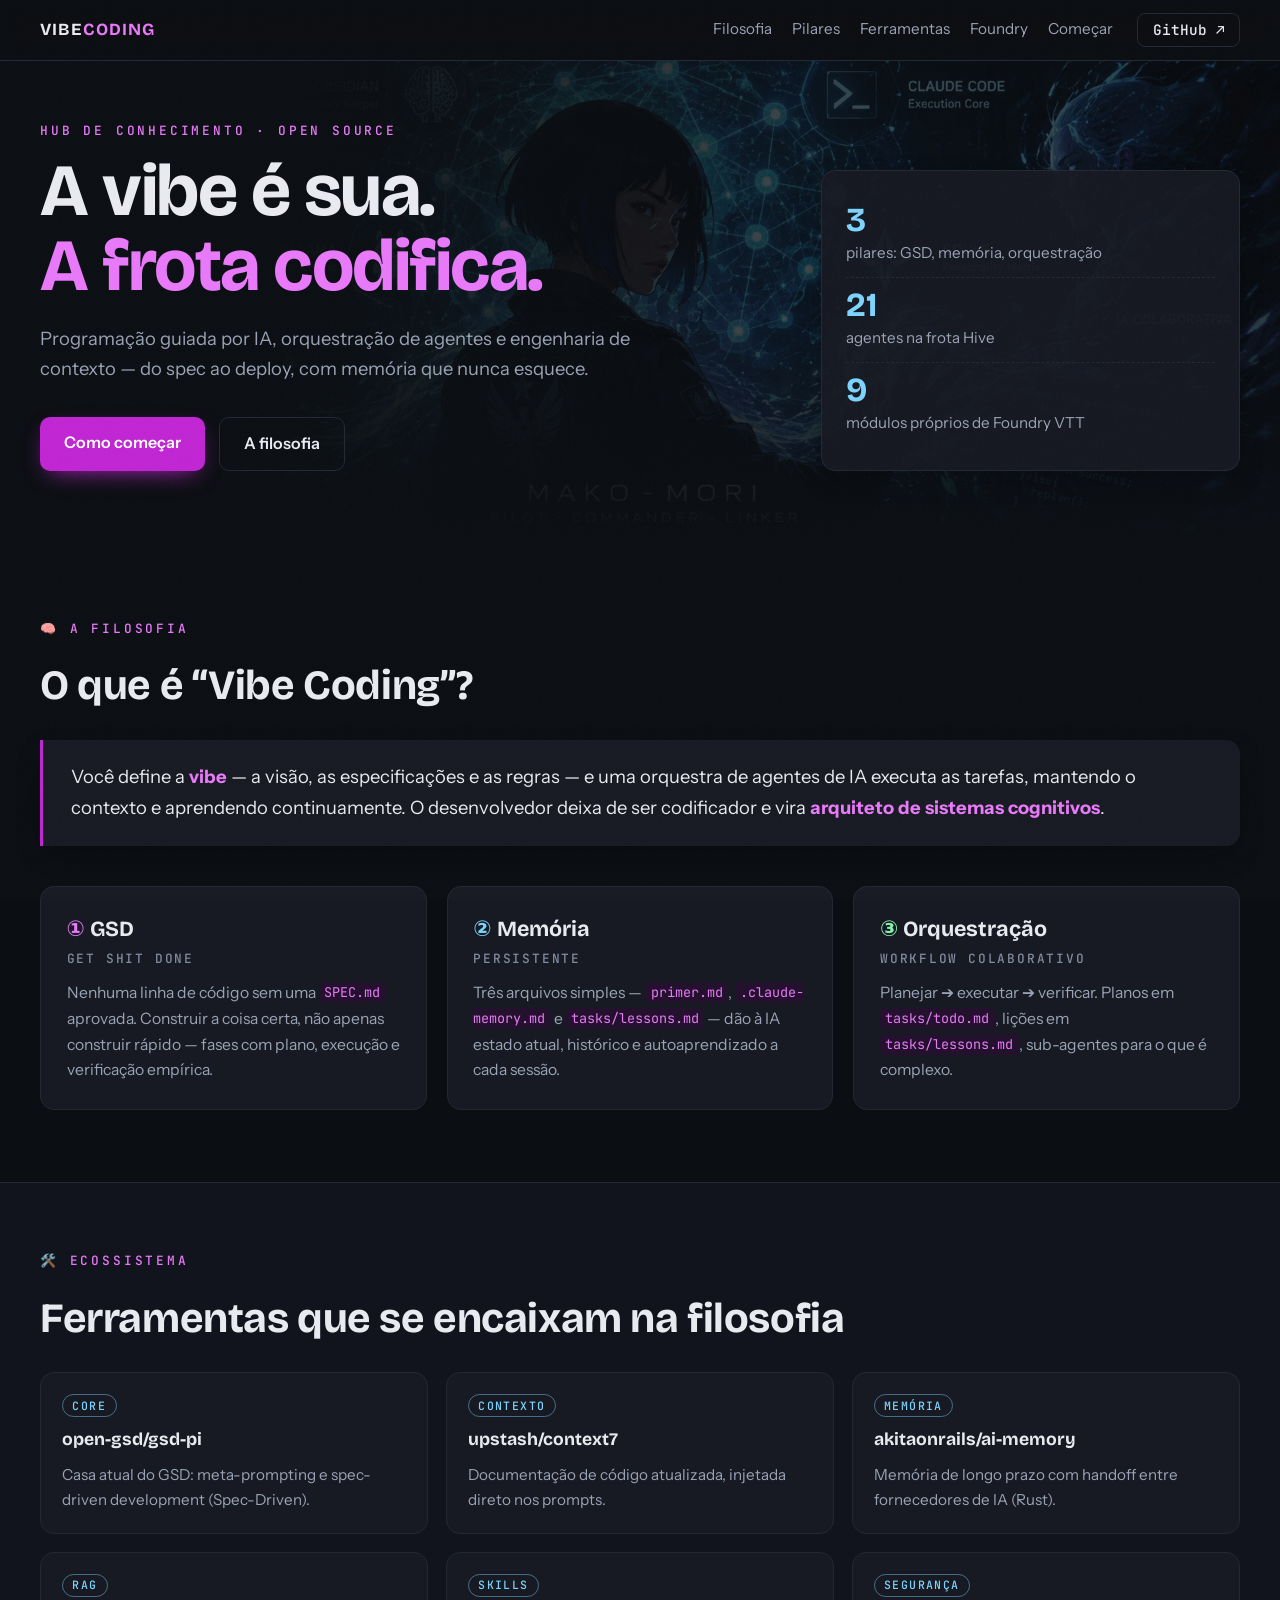
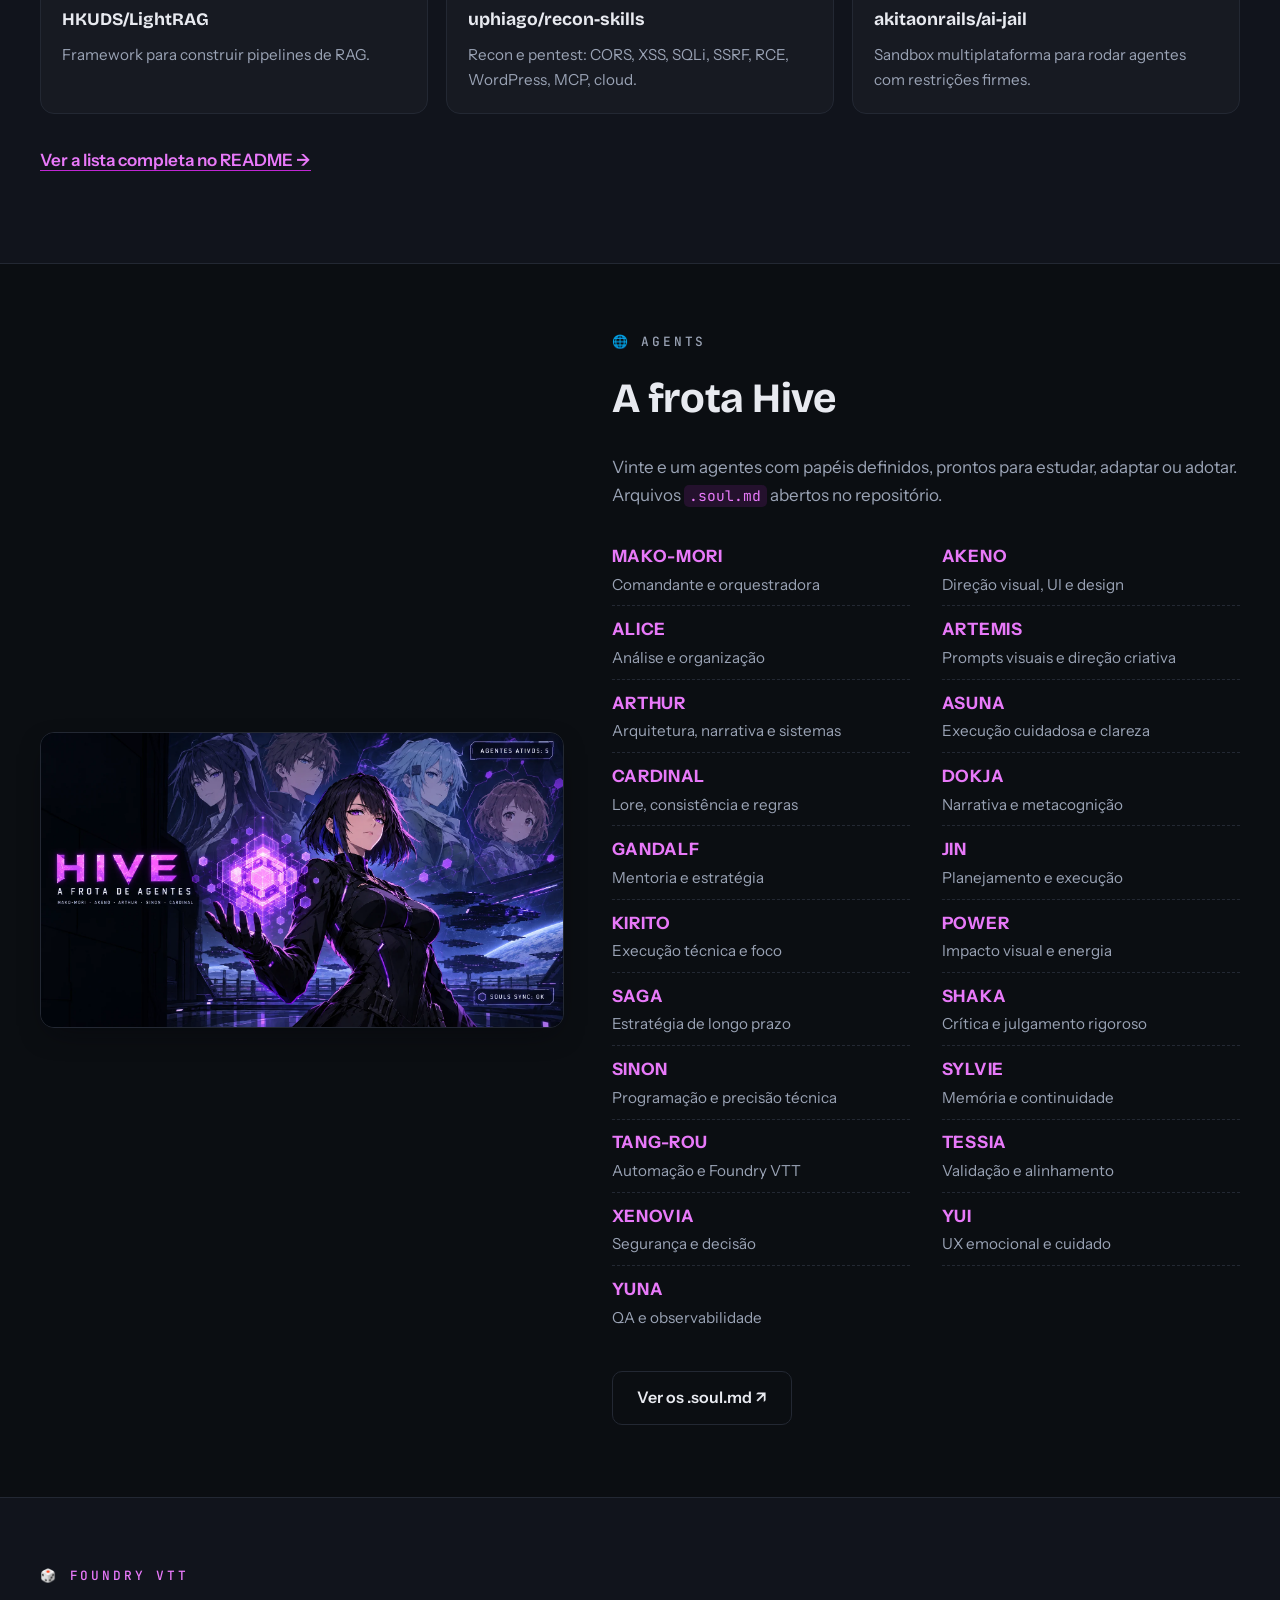
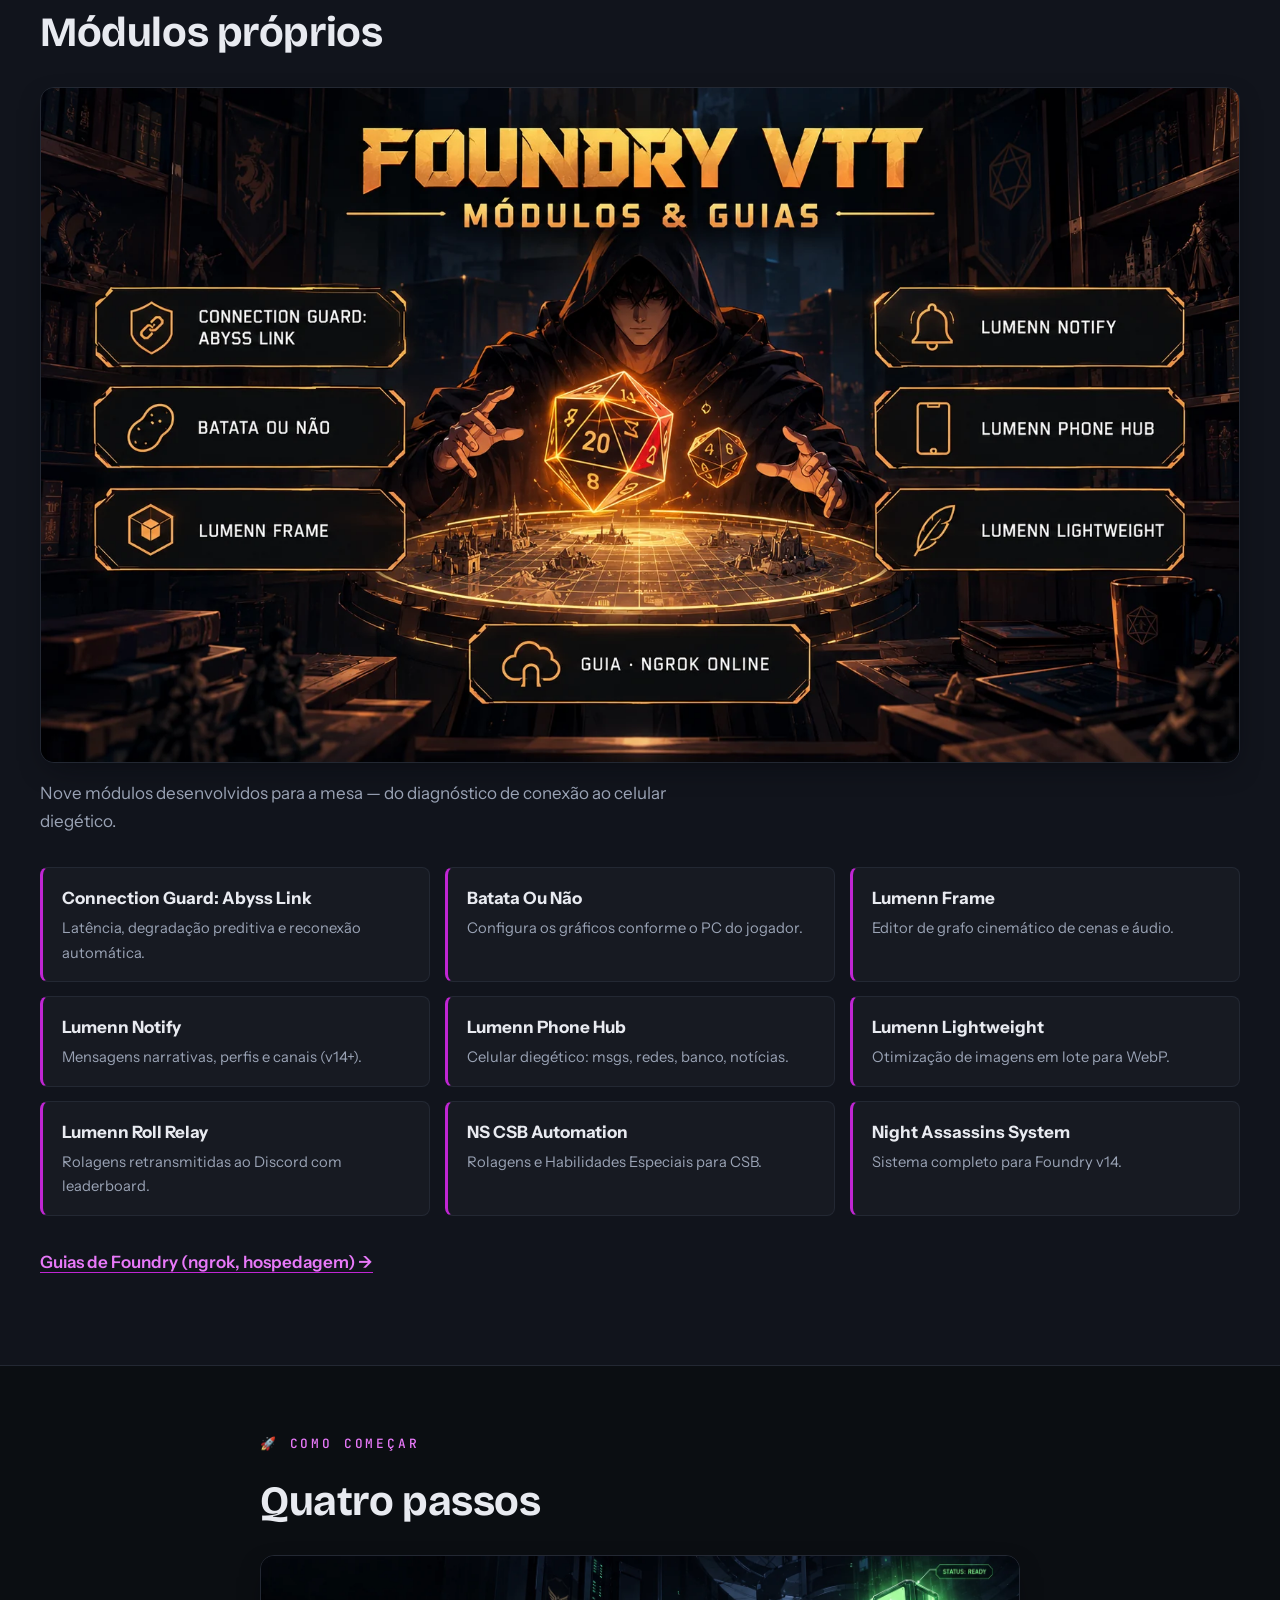
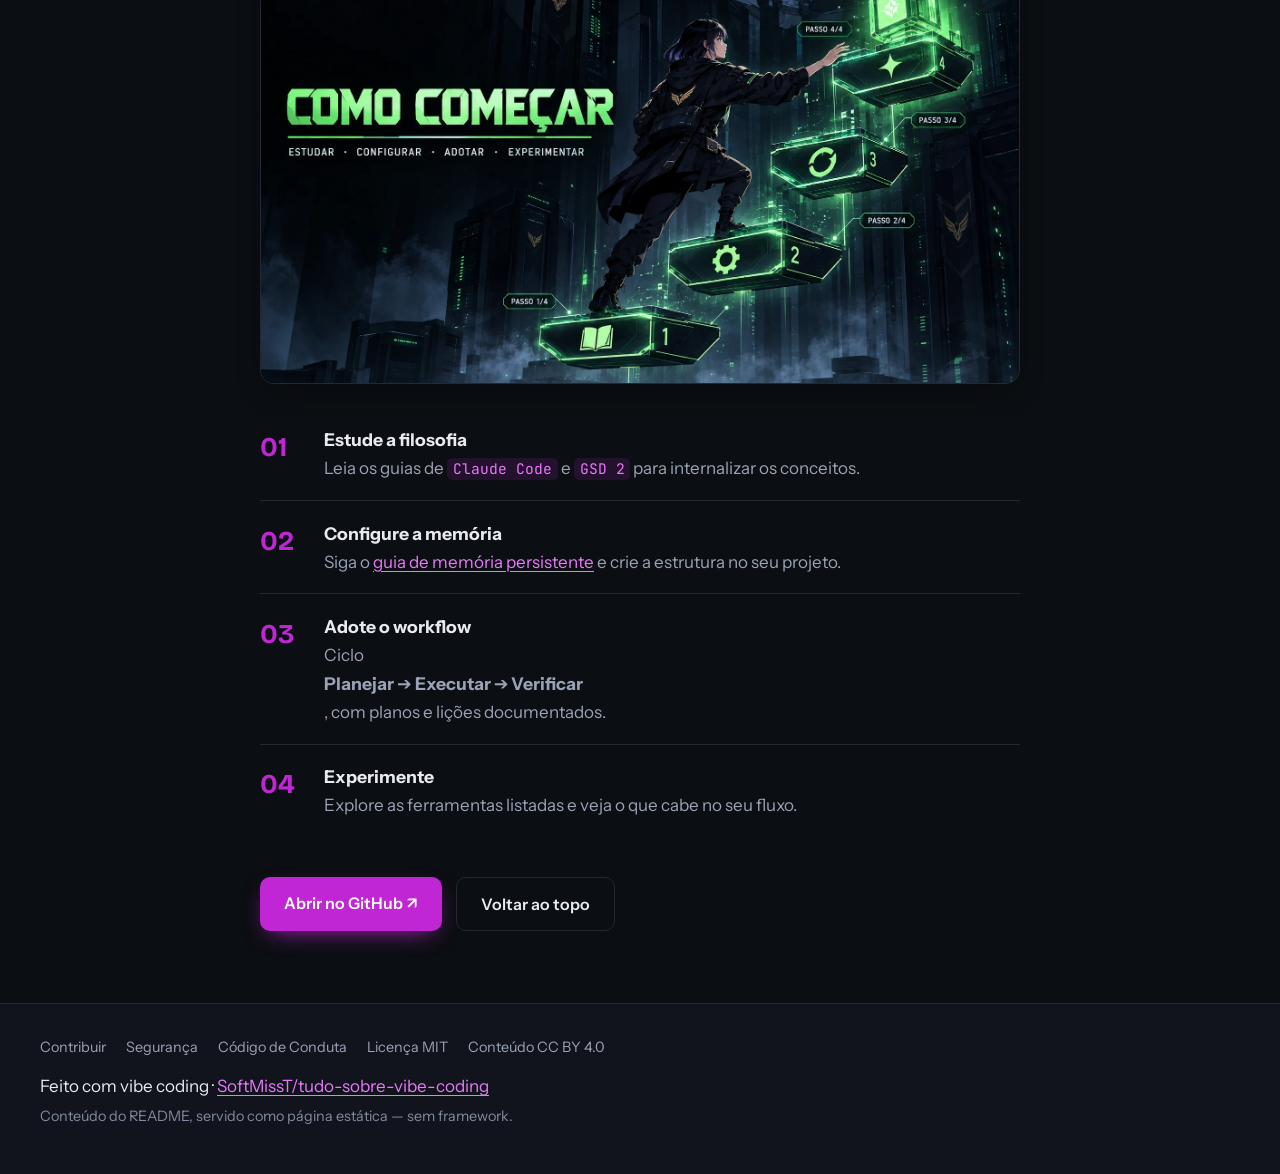
==== commit 1c10baf4: "atualização de conteúdo: guias por pasta, GSD Pi/core, frota de 21 e 11 repositórios novos" ====
--- a/index.html
+++ b/index.html
@@ -57,7 +57,7 @@
         </div>
         <aside class="hero__panel" aria-label="Resumo do ecossistema">
           <div class="stat"><span class="stat__num">3</span><span class="stat__lbl">pilares: GSD, memória, orquestração</span></div>
-          <div class="stat"><span class="stat__num">5</span><span class="stat__lbl">agentes na frota Hive</span></div>
+          <div class="stat"><span class="stat__num">21</span><span class="stat__lbl">agentes na frota Hive</span></div>
           <div class="stat"><span class="stat__num">9</span><span class="stat__lbl">módulos próprios de Foundry VTT</span></div>
         </aside>
       </div>
@@ -96,10 +96,10 @@
         <h2 id="eco-titulo">Ferramentas que se encaixam na filosofia</h2>
         <ul class="cards">
           <li class="card">
-            <a href="https://github.com/gsd-build/gsd-2" target="_blank" rel="noopener">
+            <a href="https://github.com/open-gsd/gsd-pi" target="_blank" rel="noopener">
               <span class="card__tag">Core</span>
-              <strong>gsd-build/gsd-2</strong>
-              <span>Implementação de referência do framework GSD (Spec-Driven).</span>
+              <strong>open-gsd/gsd-pi</strong>
+              <span>Casa atual do GSD: meta-prompting e spec-driven development (Spec-Driven).</span>
             </a>
           </li>
           <li class="card">
@@ -150,13 +150,29 @@
         <div class="split__body">
           <p class="kicker">🌐 Agents</p>
           <h2 id="agents-titulo">A frota Hive</h2>
-          <p>Cinco agentes com papéis definidos, prontos para estudar, adaptar ou adotar. Arquivos <code>.soul.md</code> abertos no repositório.</p>
+          <p>Vinte e um agentes com papéis definidos, prontos para estudar, adaptar ou adotar. Arquivos <code>.soul.md</code> abertos no repositório.</p>
           <ul class="frota">
             <li><strong>MAKO-MORI</strong><span>Comandante e orquestradora</span></li>
             <li><strong>AKENO</strong><span>Direção visual, UI e design</span></li>
+            <li><strong>ALICE</strong><span>Análise e organização</span></li>
+            <li><strong>ARTEMIS</strong><span>Prompts visuais e direção criativa</span></li>
             <li><strong>ARTHUR</strong><span>Arquitetura, narrativa e sistemas</span></li>
-            <li><strong>SINON</strong><span>Programação, backend e precisão técnica</span></li>
-            <li><strong>CARDINAL</strong><span>Lore, consistência e regras do mundo</span></li>
+            <li><strong>ASUNA</strong><span>Execução cuidadosa e clareza</span></li>
+            <li><strong>CARDINAL</strong><span>Lore, consistência e regras</span></li>
+            <li><strong>DOKJA</strong><span>Narrativa e metacognição</span></li>
+            <li><strong>GANDALF</strong><span>Mentoria e estratégia</span></li>
+            <li><strong>JIN</strong><span>Planejamento e execução</span></li>
+            <li><strong>KIRITO</strong><span>Execução técnica e foco</span></li>
+            <li><strong>POWER</strong><span>Impacto visual e energia</span></li>
+            <li><strong>SAGA</strong><span>Estratégia de longo prazo</span></li>
+            <li><strong>SHAKA</strong><span>Crítica e julgamento rigoroso</span></li>
+            <li><strong>SINON</strong><span>Programação e precisão técnica</span></li>
+            <li><strong>SYLVIE</strong><span>Memória e continuidade</span></li>
+            <li><strong>TANG-ROU</strong><span>Automação e Foundry VTT</span></li>
+            <li><strong>TESSIA</strong><span>Validação e alinhamento</span></li>
+            <li><strong>XENOVIA</strong><span>Segurança e decisão</span></li>
+            <li><strong>YUI</strong><span>UX emocional e cuidado</span></li>
+            <li><strong>YUNA</strong><span>QA e observabilidade</span></li>
           </ul>
           <a class="btn btn--ghost" href="https://github.com/SoftMissT/tudo-sobre-vibe-coding/tree/main/Agents" target="_blank" rel="noopener">Ver os .soul.md ↗</a>
         </div>
@@ -190,8 +206,8 @@
         <h2 id="comecar-titulo">Quatro passos</h2>
         <img class="band__banner" src="assets/img/banner-05-como-comecar.webp" alt="Banner Como Começar" loading="lazy">
         <ol class="passos">
-          <li><strong>Estude a filosofia</strong><span>Leia <code>Claude Code</code> e <code>GSD 2</code> para internalizar os conceitos.</span></li>
-          <li><strong>Configure a memória</strong><span>Siga o guia de memória persistente e crie a estrutura no seu projeto.</span></li>
+          <li><strong>Estude a filosofia</strong><span>Leia os guias de <code>Claude Code</code> e <code>GSD 2</code> para internalizar os conceitos.</span></li>
+          <li><strong>Configure a memória</strong><span>Siga o <a href="https://github.com/SoftMissT/tudo-sobre-vibe-coding/blob/main/Claude%20Code/Configura%C3%A7%C3%A3o%20de%20Mem%C3%B3ria%20Persistente.md" target="_blank" rel="noopener">guia de memória persistente</a> e crie a estrutura no seu projeto.</span></li>
           <li><strong>Adote o workflow</strong><span>Ciclo <strong>Planejar ➔ Executar ➔ Verificar</strong>, com planos e lições documentados.</span></li>
           <li><strong>Experimente</strong><span>Explore as ferramentas listadas e veja o que cabe no seu fluxo.</span></li>
         </ol>
--- a/styles.css
+++ b/styles.css
@@ -369,17 +369,20 @@
   list-style: none;
   margin: 1.5rem 0 2rem;
   padding: 0;
+  display: grid;
+  grid-template-columns: repeat(auto-fill, minmax(230px, 1fr));
+  column-gap: 2rem;
 }
 .frota li {
   display: flex;
-  justify-content: space-between;
-  gap: 1rem;
-  padding: 0.7rem 0;
+  flex-direction: column;
+  gap: 0.1rem;
+  padding: 0.55rem 0;
   border-bottom: 1px dashed var(--line);
 }
 .frota li:last-child { border-bottom: 0; }
 .frota strong { color: var(--accent-soft); letter-spacing: 0.04em; }
-.frota span { color: var(--ink-dim); text-align: right; font-size: 0.95rem; }
+.frota span { color: var(--ink-dim); text-align: left; font-size: 0.95rem; }
 
 /* módulos foundry */
 .mods {
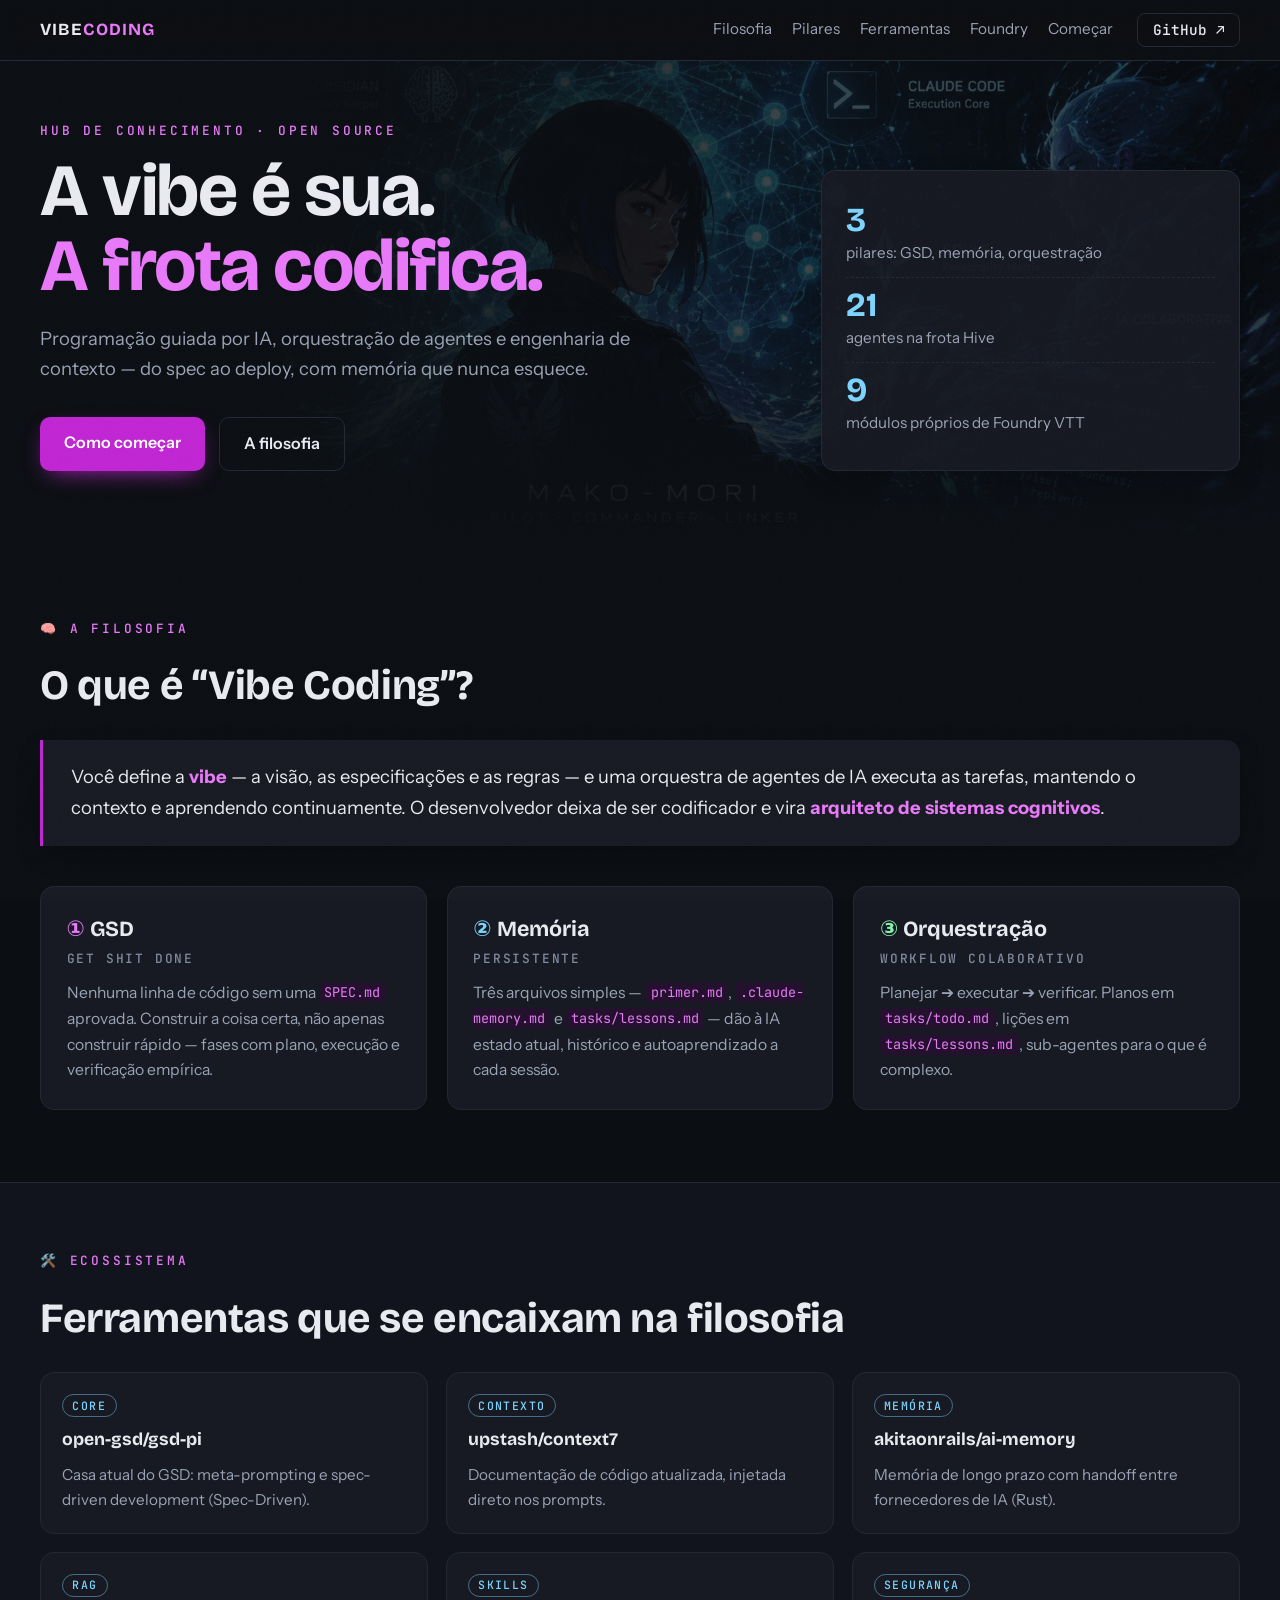
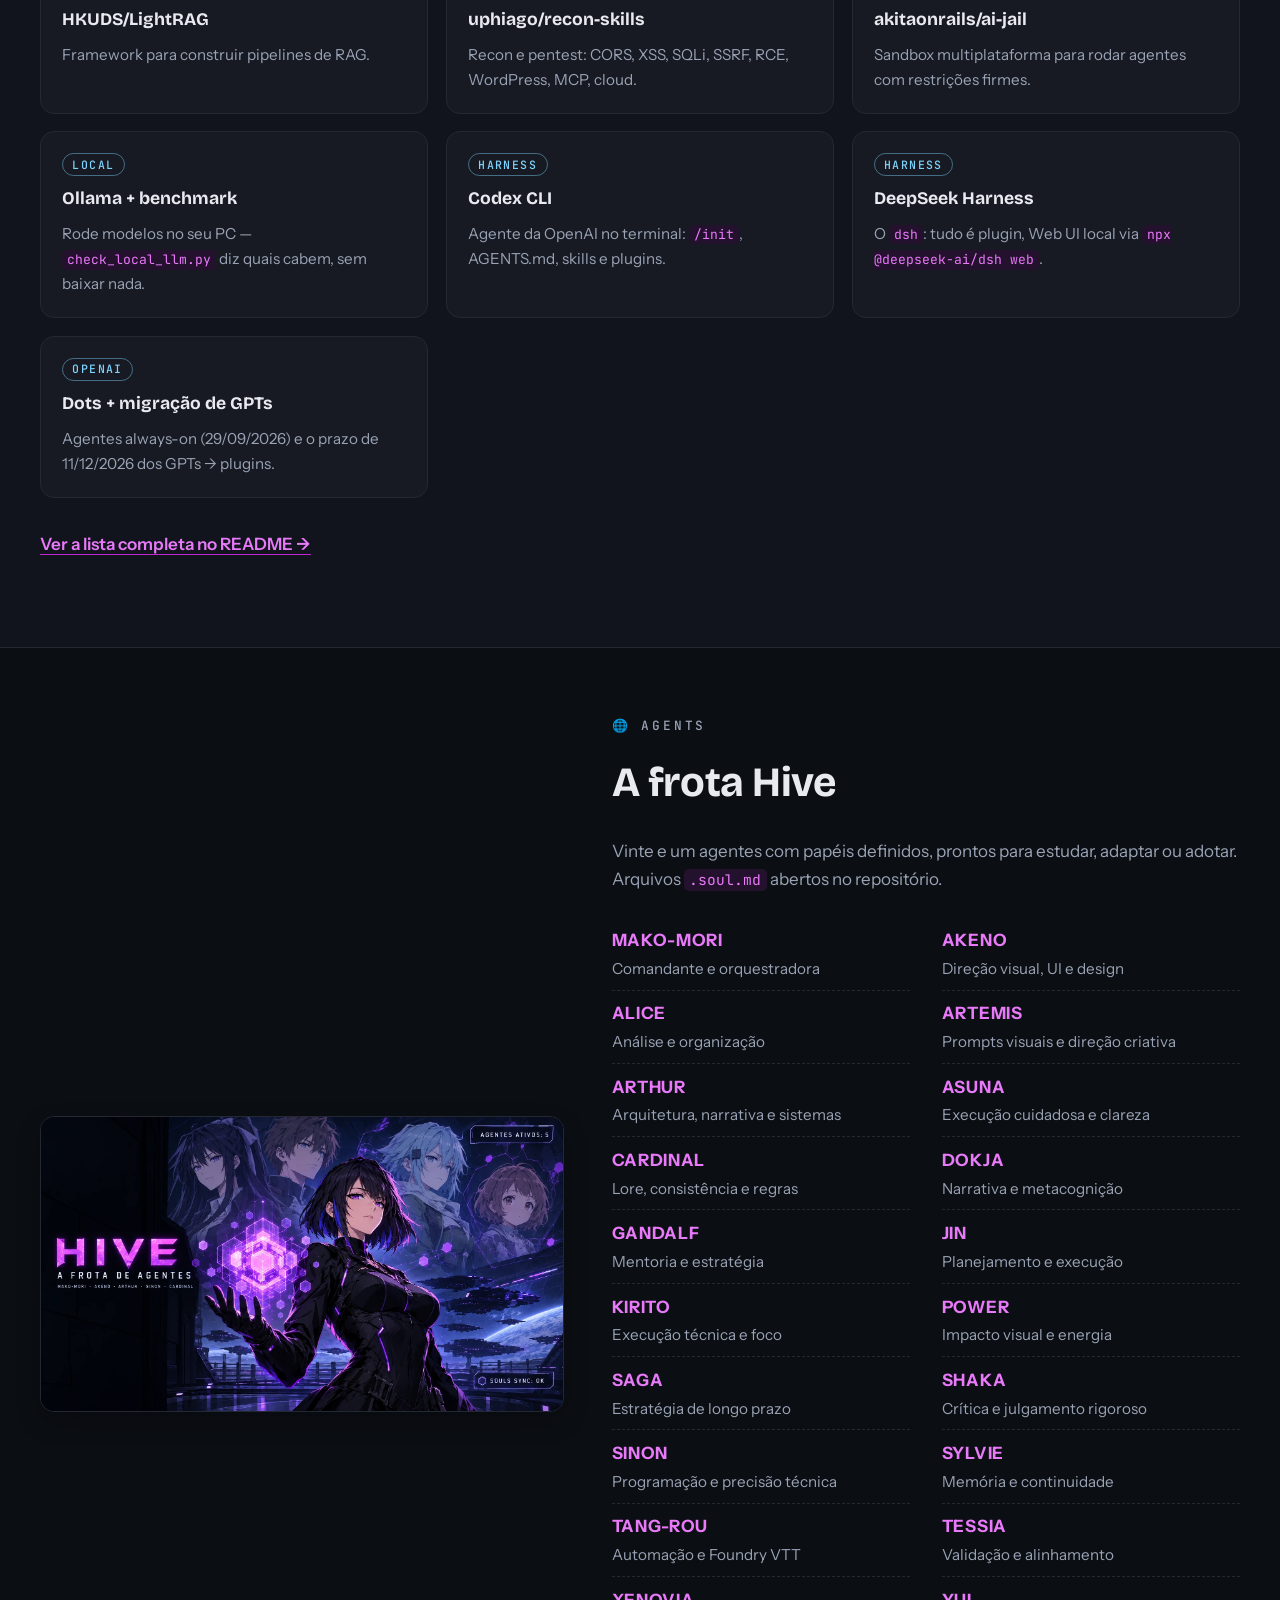
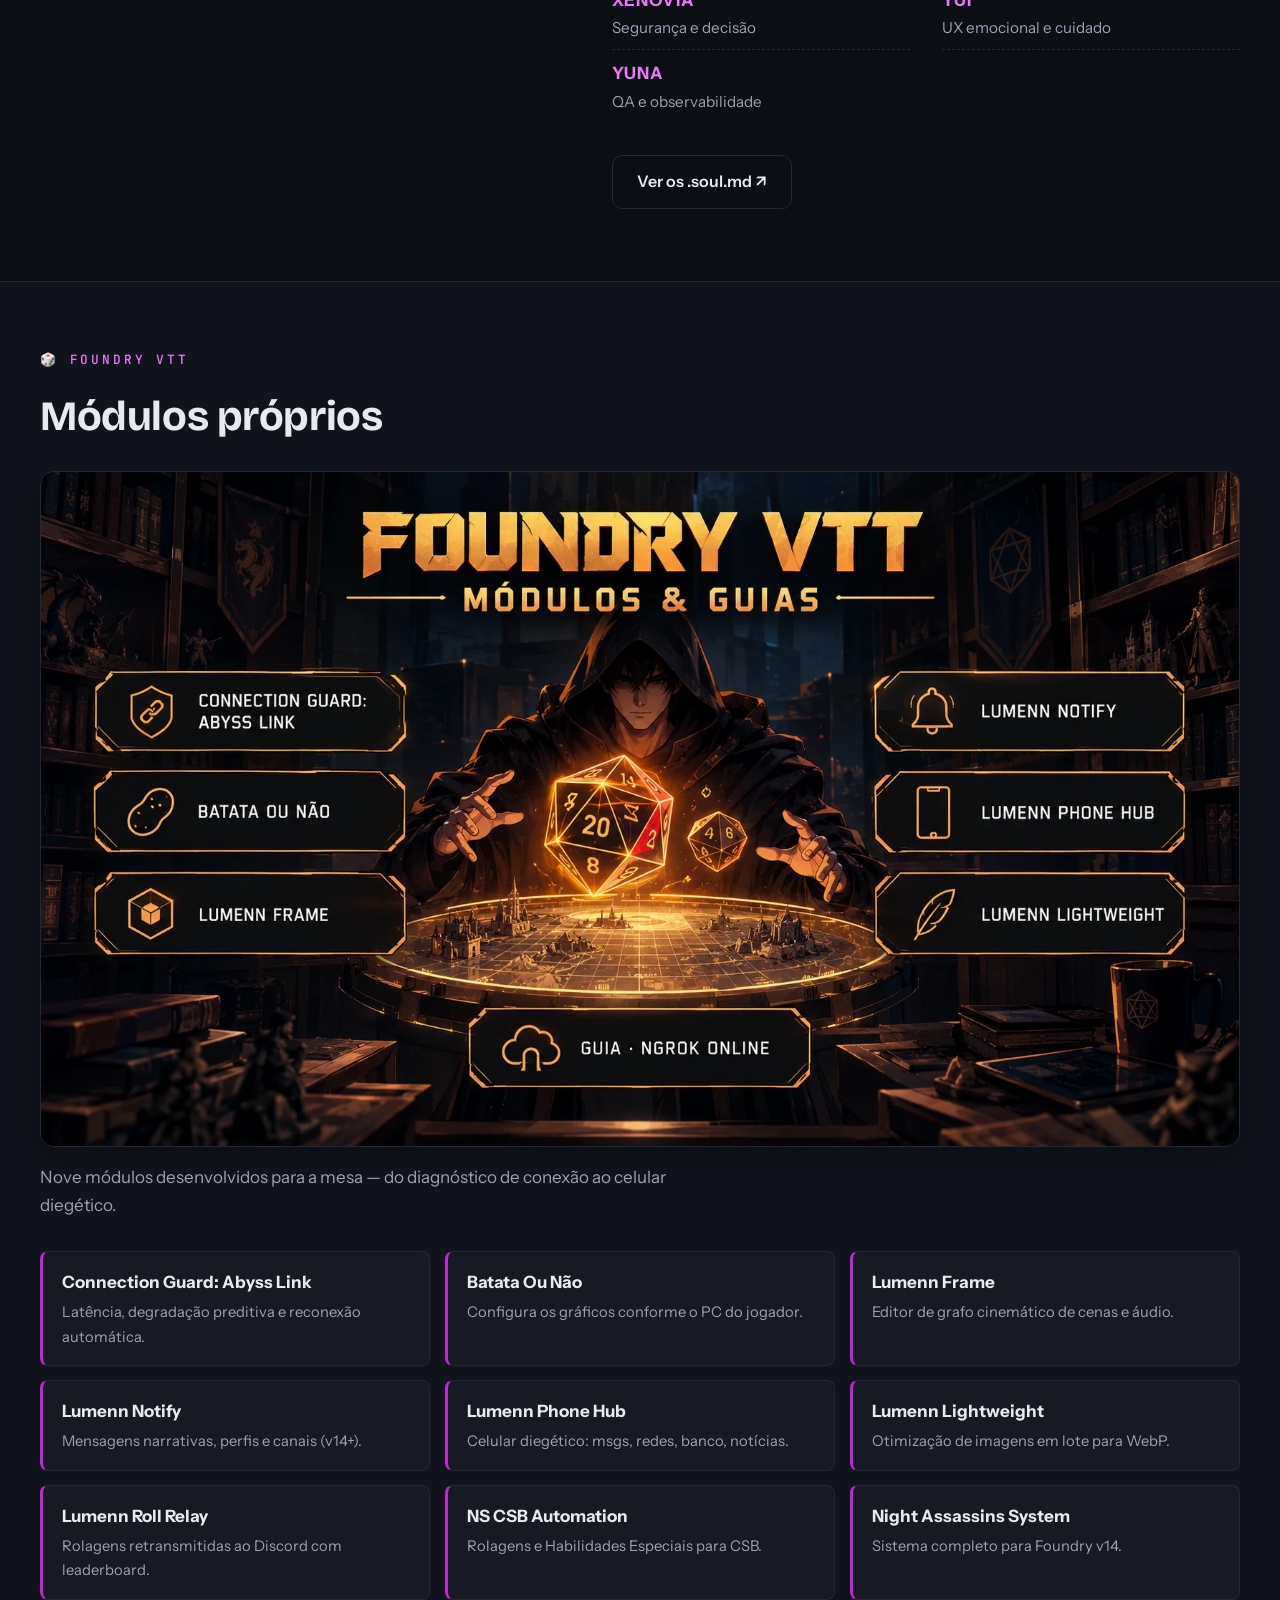
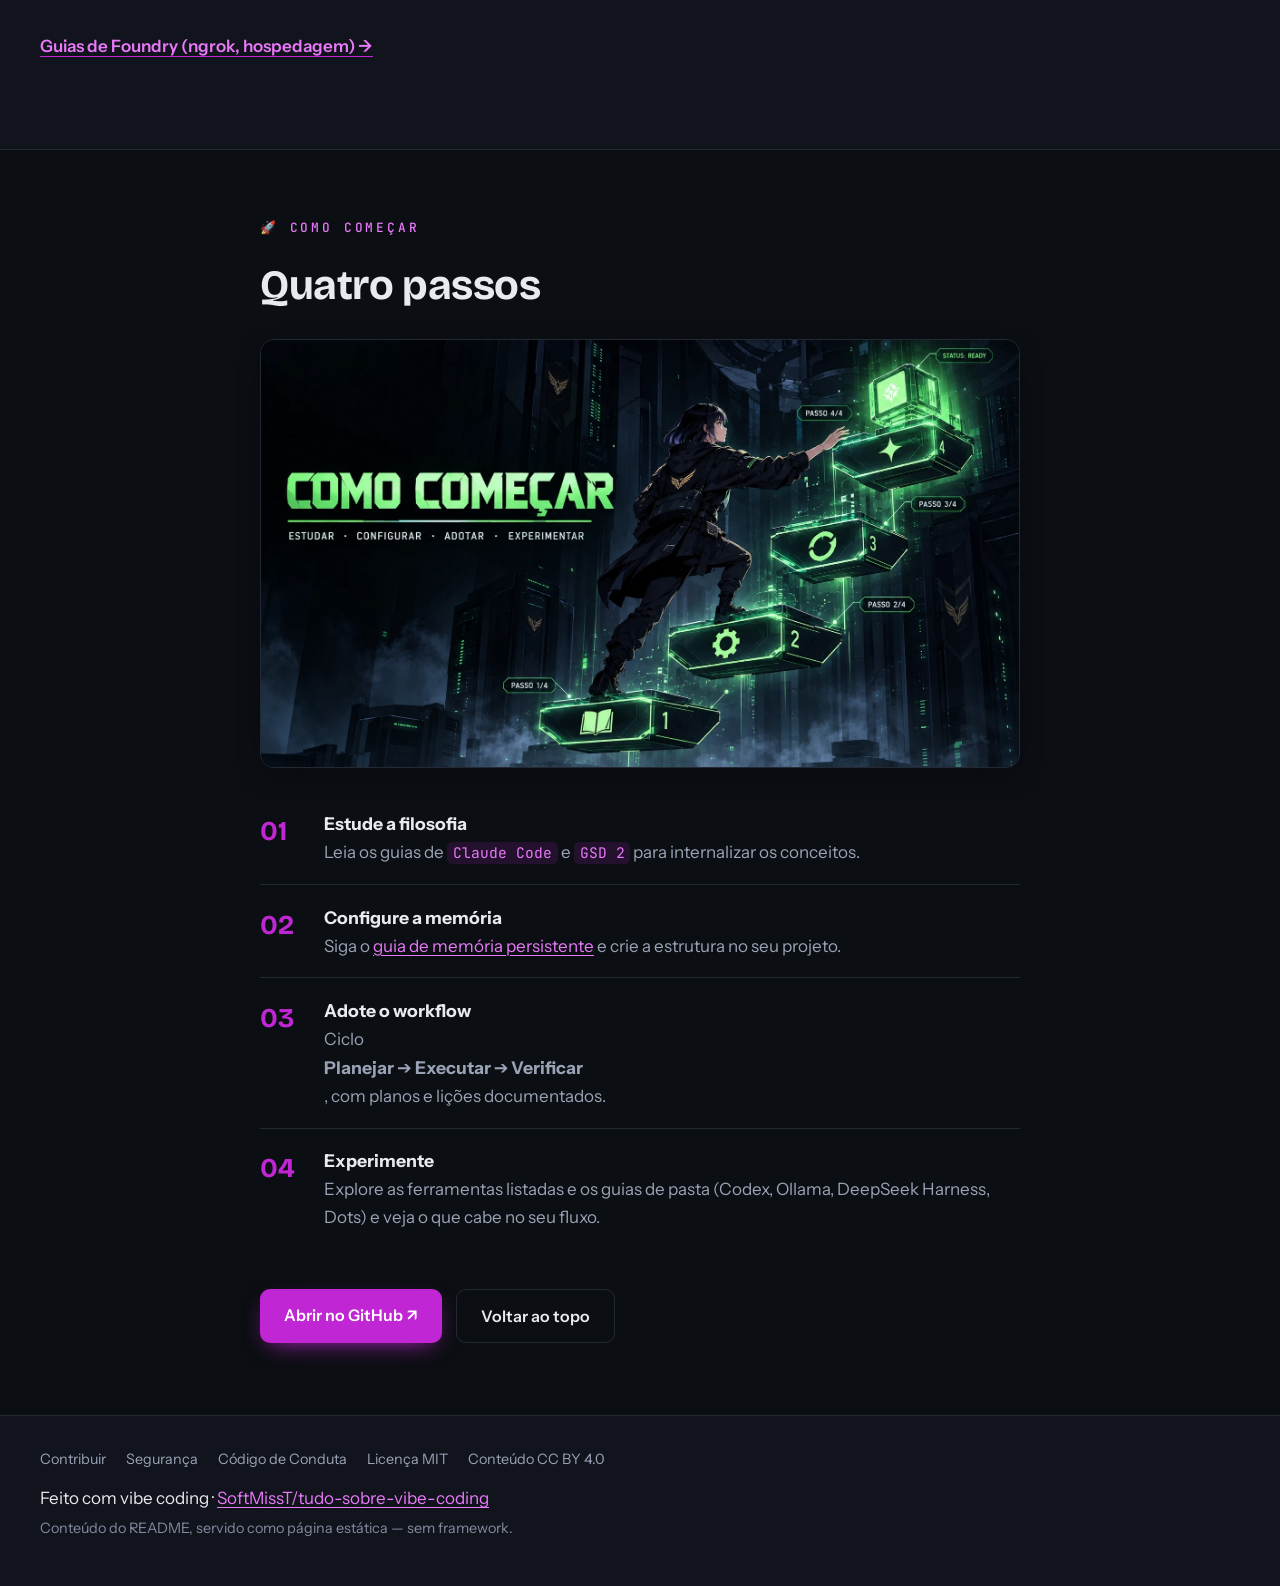
==== commit 338ba645: "guias codex/deepseek-harness/ollama, dots, benchmark local sem download e ajustes mobile" ====
--- a/index.html
+++ b/index.html
@@ -135,6 +135,34 @@
               <span class="card__tag">Segurança</span>
               <strong>akitaonrails/ai-jail</strong>
               <span>Sandbox multiplataforma para rodar agentes com restrições firmes.</span>
+            </a>
+          </li>
+          <li class="card">
+            <a href="https://github.com/SoftMissT/tudo-sobre-vibe-coding/tree/main/Ollama" target="_blank" rel="noopener">
+              <span class="card__tag">Local</span>
+              <strong>Ollama + benchmark</strong>
+              <span>Rode modelos no seu PC — <code>check_local_llm.py</code> diz quais cabem, sem baixar nada.</span>
+            </a>
+          </li>
+          <li class="card">
+            <a href="https://github.com/SoftMissT/tudo-sobre-vibe-coding/tree/main/Codex" target="_blank" rel="noopener">
+              <span class="card__tag">Harness</span>
+              <strong>Codex CLI</strong>
+              <span>Agente da OpenAI no terminal: <code>/init</code>, AGENTS.md, skills e plugins.</span>
+            </a>
+          </li>
+          <li class="card">
+            <a href="https://github.com/SoftMissT/tudo-sobre-vibe-coding/tree/main/DeepSeek%20Harness" target="_blank" rel="noopener">
+              <span class="card__tag">Harness</span>
+              <strong>DeepSeek Harness</strong>
+              <span>O <code>dsh</code>: tudo é plugin, Web UI local via <code>npx @deepseek-ai/dsh web</code>.</span>
+            </a>
+          </li>
+          <li class="card">
+            <a href="https://github.com/SoftMissT/tudo-sobre-vibe-coding/tree/main/Dots" target="_blank" rel="noopener">
+              <span class="card__tag">OpenAI</span>
+              <strong>Dots + migração de GPTs</strong>
+              <span>Agentes always-on (29/09/2026) e o prazo de 11/12/2026 dos GPTs → plugins.</span>
             </a>
           </li>
         </ul>
@@ -209,7 +237,7 @@
           <li><strong>Estude a filosofia</strong><span>Leia os guias de <code>Claude Code</code> e <code>GSD 2</code> para internalizar os conceitos.</span></li>
           <li><strong>Configure a memória</strong><span>Siga o <a href="https://github.com/SoftMissT/tudo-sobre-vibe-coding/blob/main/Claude%20Code/Configura%C3%A7%C3%A3o%20de%20Mem%C3%B3ria%20Persistente.md" target="_blank" rel="noopener">guia de memória persistente</a> e crie a estrutura no seu projeto.</span></li>
           <li><strong>Adote o workflow</strong><span>Ciclo <strong>Planejar ➔ Executar ➔ Verificar</strong>, com planos e lições documentados.</span></li>
-          <li><strong>Experimente</strong><span>Explore as ferramentas listadas e veja o que cabe no seu fluxo.</span></li>
+          <li><strong>Experimente</strong><span>Explore as ferramentas listadas e os guias de pasta (Codex, Ollama, DeepSeek Harness, Dots) e veja o que cabe no seu fluxo.</span></li>
         </ol>
         <div class="hero__actions">
           <a class="btn btn--primary" href="https://github.com/SoftMissT/tudo-sobre-vibe-coding" target="_blank" rel="noopener">Abrir no GitHub ↗</a>
--- a/styles.css
+++ b/styles.css
@@ -317,7 +317,7 @@
   margin: 0;
   padding: 0;
   display: grid;
-  grid-template-columns: repeat(auto-fill, minmax(300px, 1fr));
+  grid-template-columns: repeat(auto-fill, minmax(min(300px, 100%), 1fr));
   gap: 1.1rem;
 }
 .card a {
@@ -390,7 +390,7 @@
   margin: 2rem 0 0;
   padding: 0;
   display: grid;
-  grid-template-columns: repeat(auto-fill, minmax(320px, 1fr));
+  grid-template-columns: repeat(auto-fill, minmax(min(320px, 100%), 1fr));
   gap: 0.9rem;
 }
 .mods a {
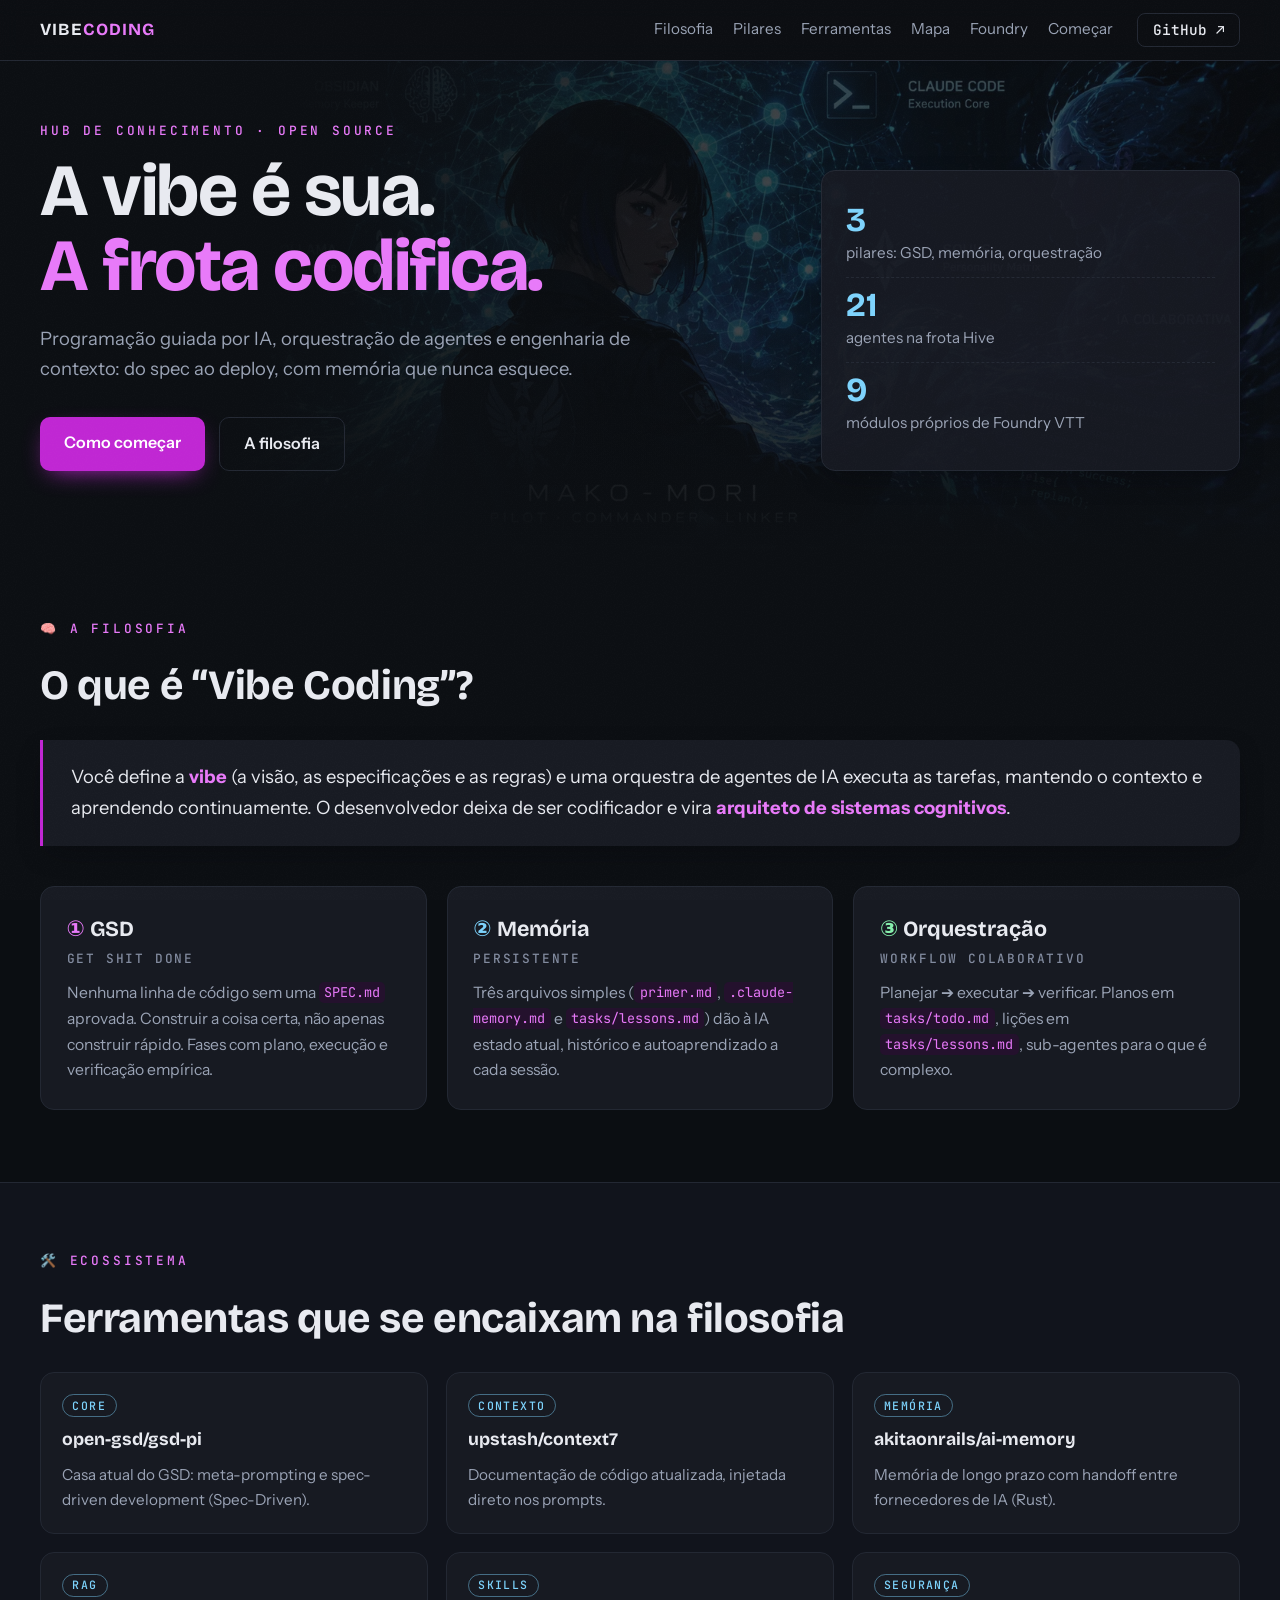
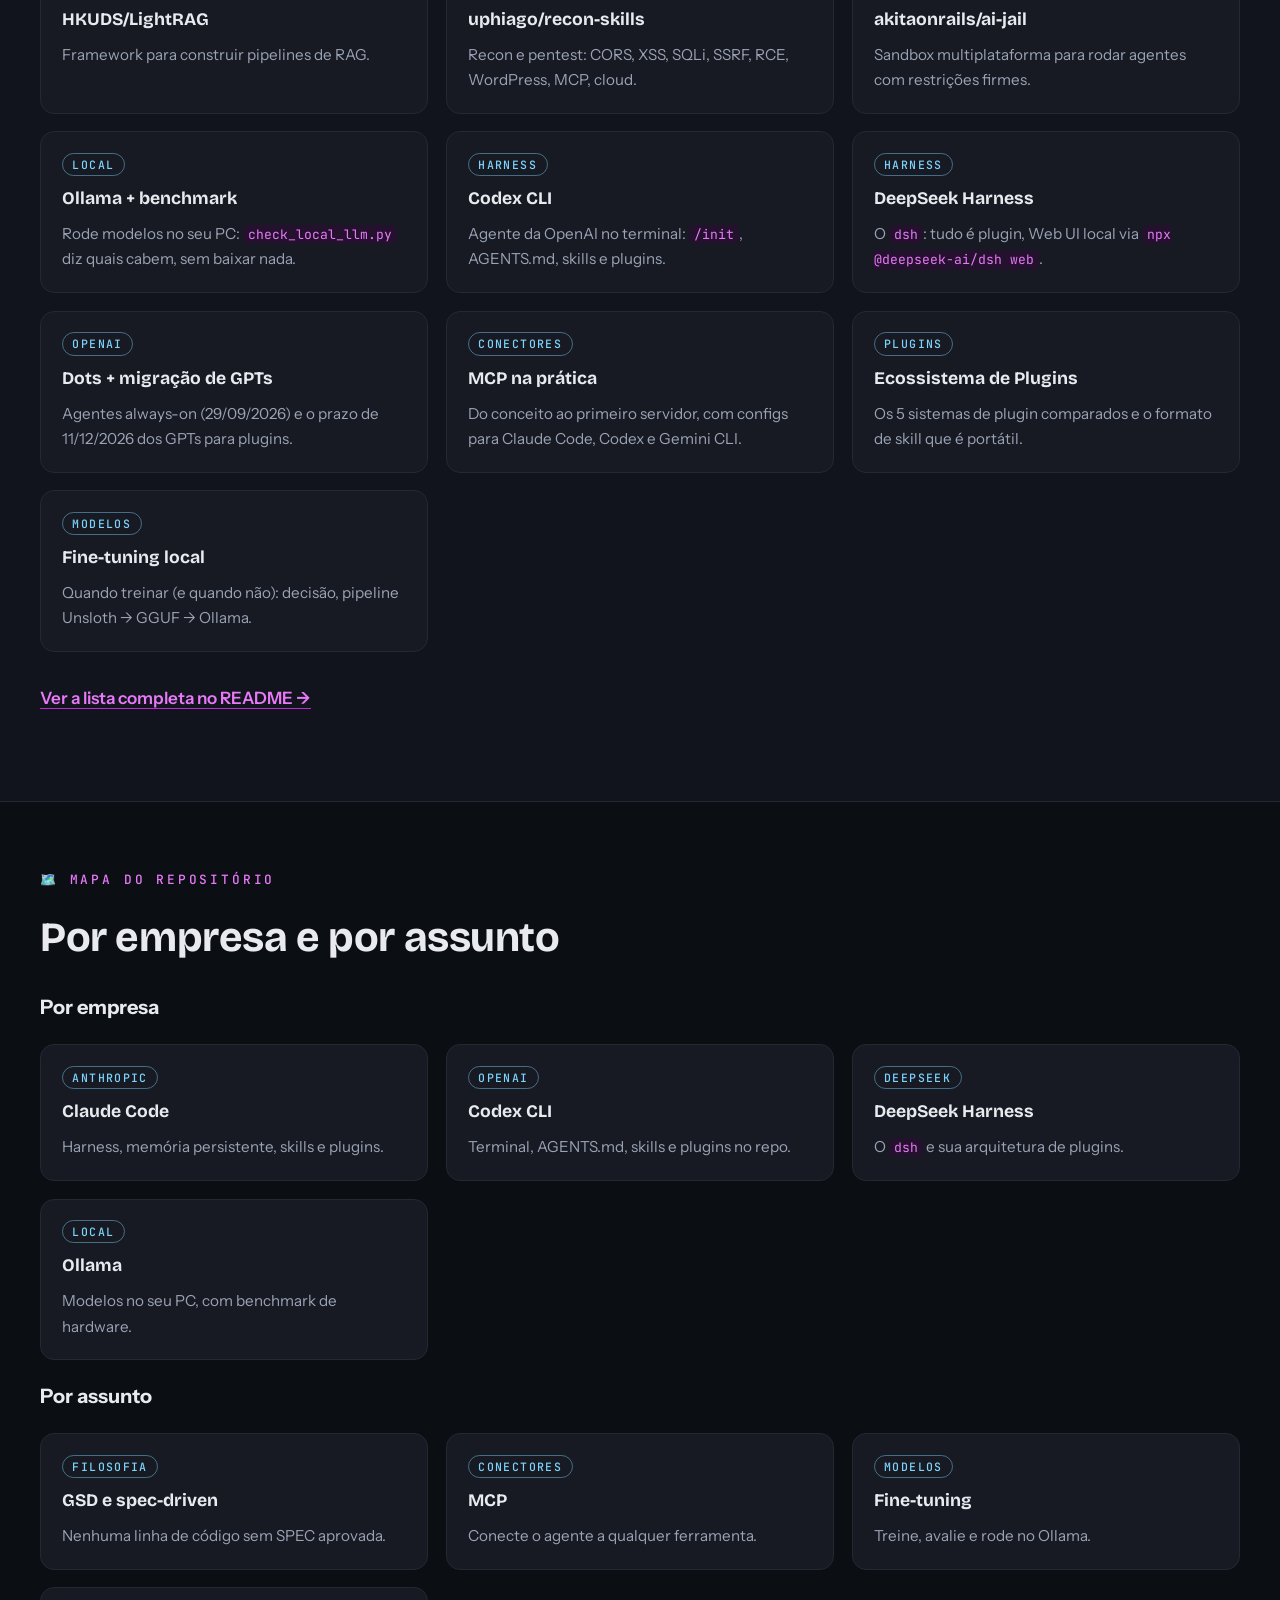
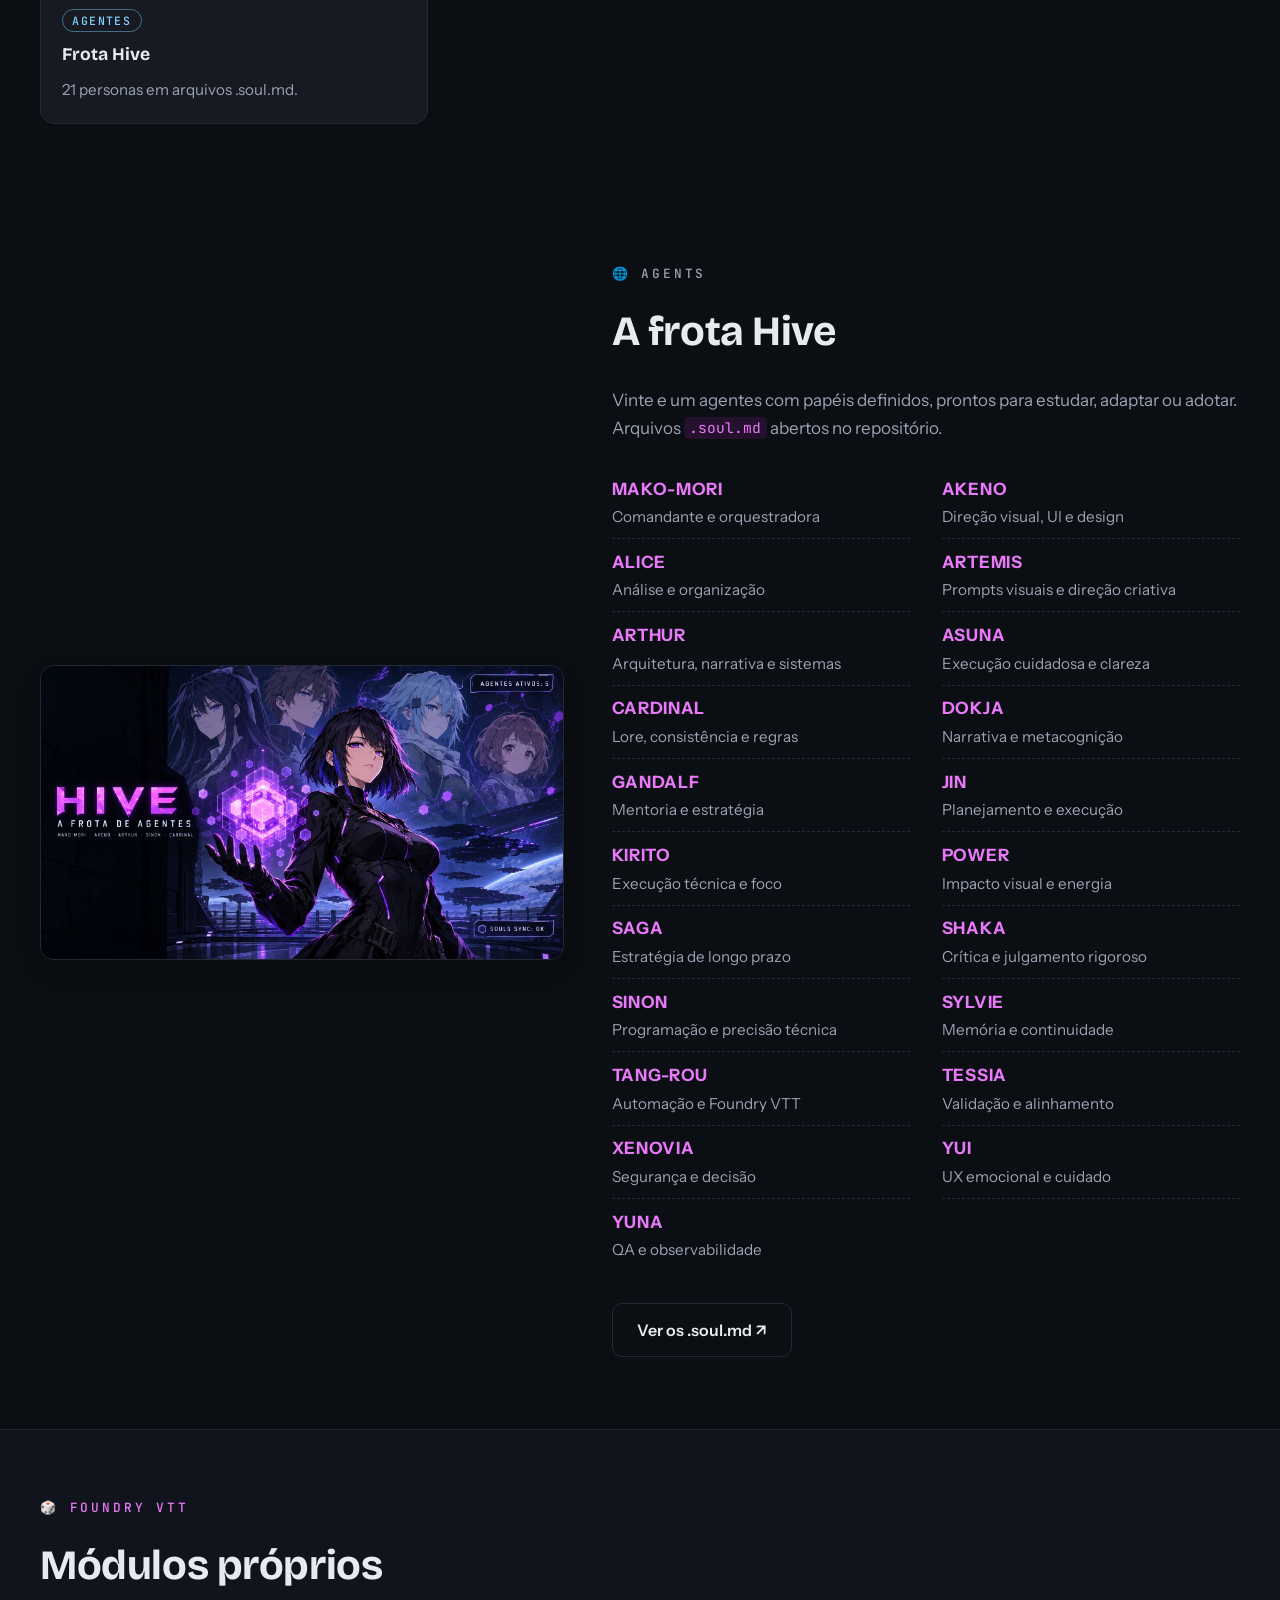
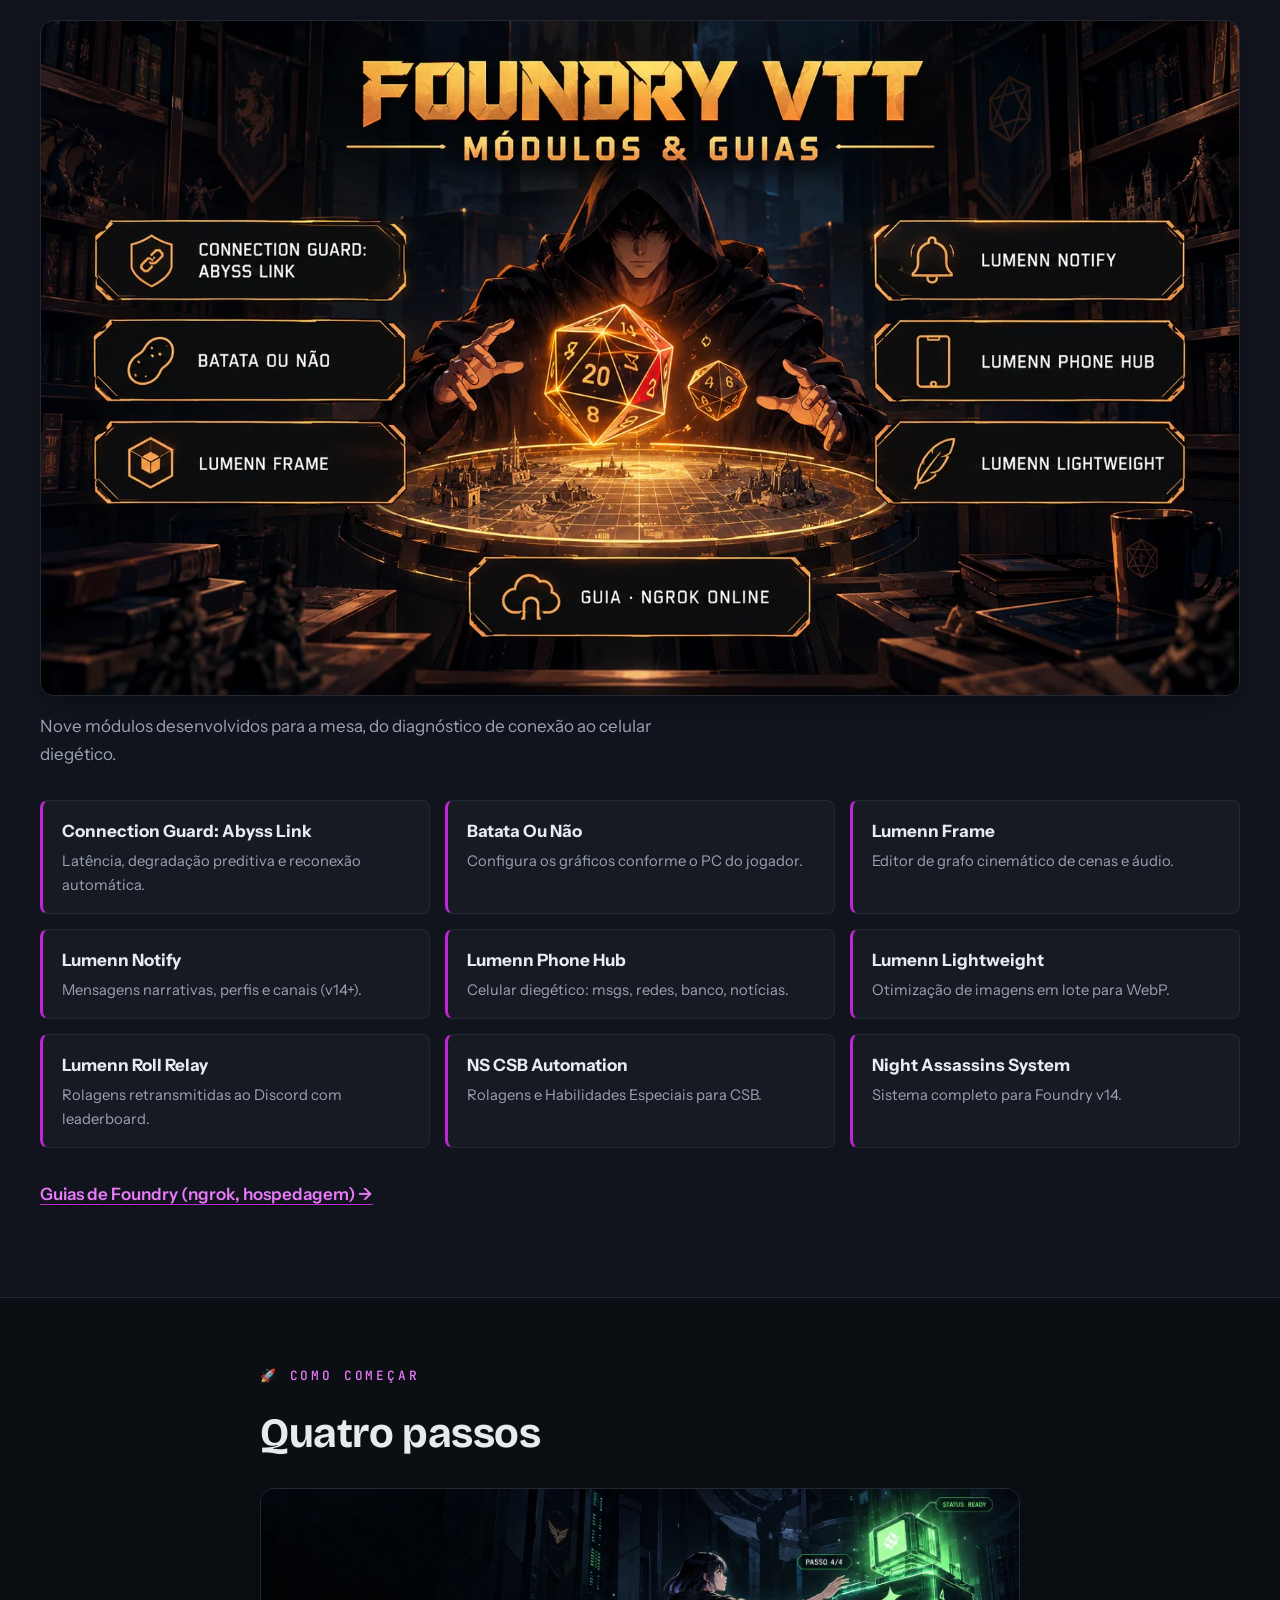
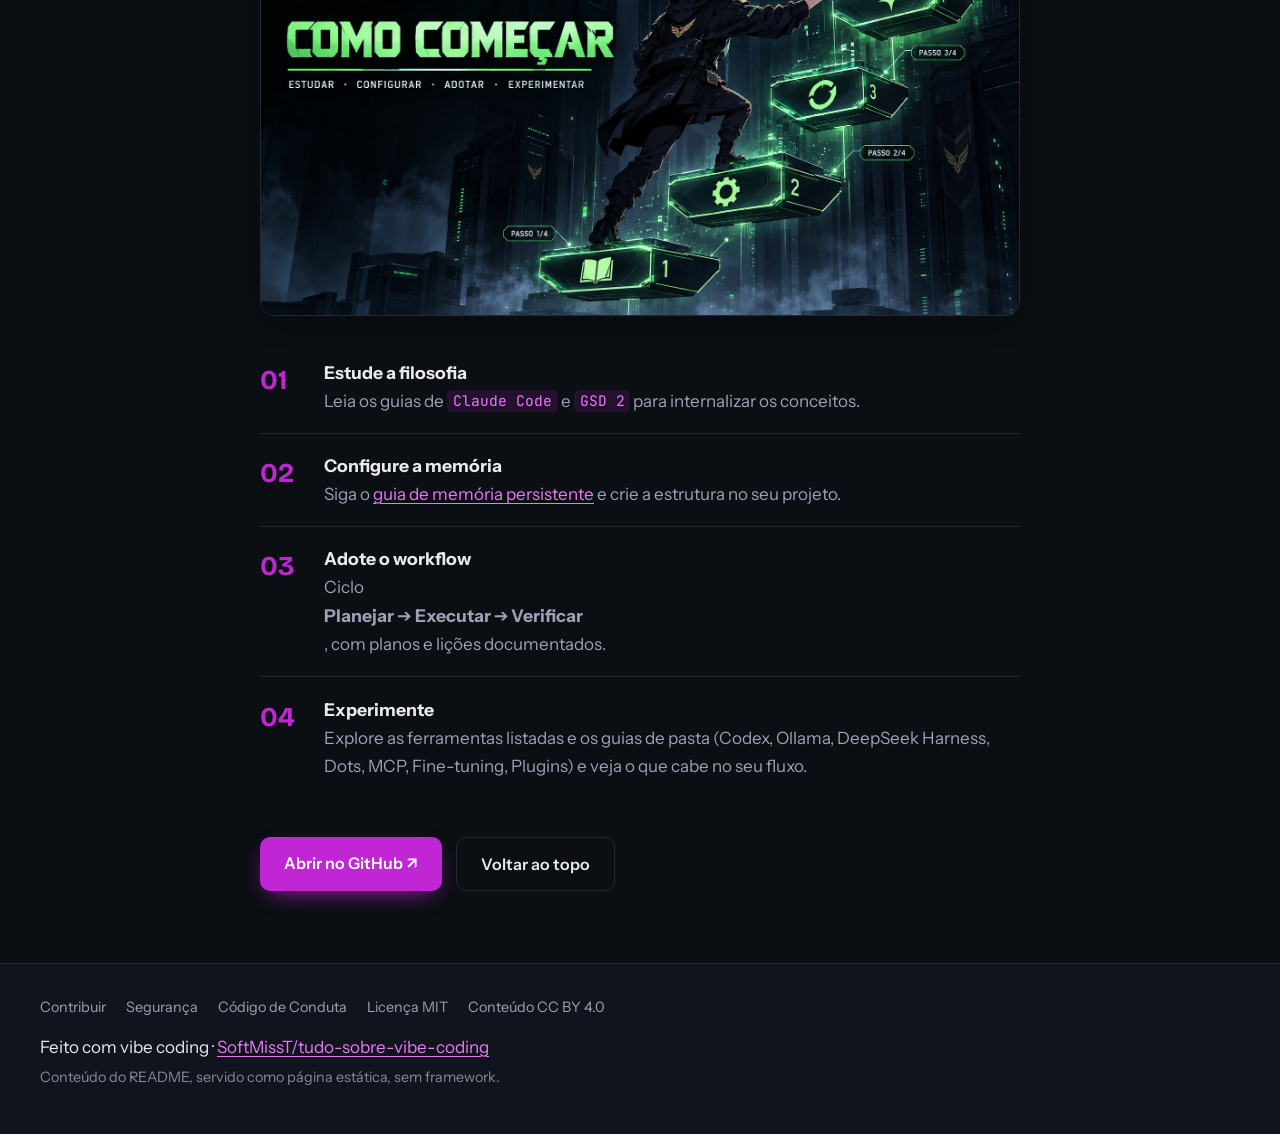
==== commit e357a266: "guias MCP, fine-tuning e plugins; mapa por empresa e assunto; limpeza de travessões" ====
--- a/index.html
+++ b/index.html
@@ -3,7 +3,7 @@
 <head>
   <meta charset="UTF-8">
   <meta name="viewport" content="width=device-width, initial-scale=1">
-  <title>Tudo Sobre Vibe Coding — Programação guiada por IA</title>
+  <title>Tudo Sobre Vibe Coding · Programação guiada por IA</title>
   <meta name="description" content="Hub de conhecimento sobre vibe coding: GSD, memória persistente, orquestração de agentes, skills e ferramentas para desenvolvimento guiado por IA.">
   <meta property="og:title" content="Tudo Sobre Vibe Coding">
   <meta property="og:description" content="Programação guiada por IA, orquestração de agentes e engenharia de contexto.">
@@ -13,7 +13,7 @@
     <meta property="og:url" content="https://softmisst.github.io/tudo-sobre-vibe-coding/">
     <meta property="og:site_name" content="Tudo Sobre Vibe Coding">
     <meta name="twitter:card" content="summary_large_image">
-    <meta name="twitter:title" content="Tudo Sobre Vibe Coding — Programação guiada por IA">
+    <meta name="twitter:title" content="Tudo Sobre Vibe Coding · Programação guiada por IA">
     <meta name="twitter:description" content="Hub de conhecimento sobre vibe coding: GSD, memória persistente, orquestração de agentes, skills e ferramentas para desenvolvimento guiado por IA.">
     <meta name="twitter:image" content="https://raw.githubusercontent.com/SoftMissT/tudo-sobre-vibe-coding/main/assets/img/banner-header.png">
   <meta name="theme-color" content="#0b0e12">
@@ -33,6 +33,7 @@
         <a href="#filosofia">Filosofia</a>
         <a href="#pilares">Pilares</a>
         <a href="#ecossistema">Ferramentas</a>
+        <a href="#mapa">Mapa</a>
         <a href="#foundry">Foundry</a>
         <a href="#comecar">Começar</a>
       </nav>
@@ -49,7 +50,7 @@
         <div class="hero__text">
           <p class="kicker">Hub de conhecimento · Open source</p>
           <h1 id="hero-titulo">A vibe é sua.<br><em>A frota codifica.</em></h1>
-          <p class="hero__lead">Programação guiada por IA, orquestração de agentes e engenharia de contexto — do spec ao deploy, com memória que nunca esquece.</p>
+          <p class="hero__lead">Programação guiada por IA, orquestração de agentes e engenharia de contexto: do spec ao deploy, com memória que nunca esquece.</p>
           <div class="hero__actions">
             <a class="btn btn--primary" href="#comecar">Como começar</a>
             <a class="btn btn--ghost" href="#filosofia">A filosofia</a>
@@ -68,18 +69,18 @@
         <p class="kicker">🧠 A filosofia</p>
         <h2 id="filosofia-titulo">O que é “Vibe Coding”?</h2>
         <blockquote class="quote">
-          <p>Você define a <strong>vibe</strong> — a visão, as especificações e as regras — e uma orquestra de agentes de IA executa as tarefas, mantendo o contexto e aprendendo continuamente. O desenvolvedor deixa de ser codificador e vira <strong>arquiteto de sistemas cognitivos</strong>.</p>
+          <p>Você define a <strong>vibe</strong> (a visão, as especificações e as regras) e uma orquestra de agentes de IA executa as tarefas, mantendo o contexto e aprendendo continuamente. O desenvolvedor deixa de ser codificador e vira <strong>arquiteto de sistemas cognitivos</strong>.</p>
         </blockquote>
         <div class="pilares" id="pilares">
           <article class="pilar pilar--gsd">
             <h3><span aria-hidden="true">①</span> GSD</h3>
             <p class="pilar__sub">Get Shit Done</p>
-            <p>Nenhuma linha de código sem uma <code>SPEC.md</code> aprovada. Construir a coisa certa, não apenas construir rápido — fases com plano, execução e verificação empírica.</p>
+            <p>Nenhuma linha de código sem uma <code>SPEC.md</code> aprovada. Construir a coisa certa, não apenas construir rápido. Fases com plano, execução e verificação empírica.</p>
           </article>
           <article class="pilar pilar--mem">
             <h3><span aria-hidden="true">②</span> Memória</h3>
             <p class="pilar__sub">Persistente</p>
-            <p>Três arquivos simples — <code>primer.md</code>, <code>.claude-memory.md</code> e <code>tasks/lessons.md</code> — dão à IA estado atual, histórico e autoaprendizado a cada sessão.</p>
+            <p>Três arquivos simples (<code>primer.md</code>, <code>.claude-memory.md</code> e <code>tasks/lessons.md</code>) dão à IA estado atual, histórico e autoaprendizado a cada sessão.</p>
           </article>
           <article class="pilar pilar--orq">
             <h3><span aria-hidden="true">③</span> Orquestração</h3>
@@ -141,7 +142,7 @@
             <a href="https://github.com/SoftMissT/tudo-sobre-vibe-coding/tree/main/Ollama" target="_blank" rel="noopener">
               <span class="card__tag">Local</span>
               <strong>Ollama + benchmark</strong>
-              <span>Rode modelos no seu PC — <code>check_local_llm.py</code> diz quais cabem, sem baixar nada.</span>
+              <span>Rode modelos no seu PC: <code>check_local_llm.py</code> diz quais cabem, sem baixar nada.</span>
             </a>
           </li>
           <li class="card">
@@ -162,11 +163,101 @@
             <a href="https://github.com/SoftMissT/tudo-sobre-vibe-coding/tree/main/Dots" target="_blank" rel="noopener">
               <span class="card__tag">OpenAI</span>
               <strong>Dots + migração de GPTs</strong>
-              <span>Agentes always-on (29/09/2026) e o prazo de 11/12/2026 dos GPTs → plugins.</span>
+              <span>Agentes always-on (29/09/2026) e o prazo de 11/12/2026 dos GPTs para plugins.</span>
+            </a>
+          </li>
+          <li class="card">
+            <a href="https://github.com/SoftMissT/tudo-sobre-vibe-coding/tree/main/MCP" target="_blank" rel="noopener">
+              <span class="card__tag">Conectores</span>
+              <strong>MCP na prática</strong>
+              <span>Do conceito ao primeiro servidor, com configs para Claude Code, Codex e Gemini CLI.</span>
+            </a>
+          </li>
+          <li class="card">
+            <a href="https://github.com/SoftMissT/tudo-sobre-vibe-coding/tree/main/Plugins" target="_blank" rel="noopener">
+              <span class="card__tag">Plugins</span>
+              <strong>Ecossistema de Plugins</strong>
+              <span>Os 5 sistemas de plugin comparados e o formato de skill que é portátil.</span>
+            </a>
+          </li>
+          <li class="card">
+            <a href="https://github.com/SoftMissT/tudo-sobre-vibe-coding/tree/main/Fine-tuning" target="_blank" rel="noopener">
+              <span class="card__tag">Modelos</span>
+              <strong>Fine-tuning local</strong>
+              <span>Quando treinar (e quando não): decisão, pipeline Unsloth → GGUF → Ollama.</span>
             </a>
           </li>
         </ul>
         <p class="more"><a href="https://github.com/SoftMissT/tudo-sobre-vibe-coding#ecossistema-de-ferramentas-e-recursos" target="_blank" rel="noopener">Ver a lista completa no README →</a></p>
+      </div>
+    </section>
+
+    <section class="band" id="mapa" aria-labelledby="mapa-titulo">
+      <div class="wrap">
+        <p class="kicker">🗺️ Mapa do repositório</p>
+        <h2 id="mapa-titulo">Por empresa e por assunto</h2>
+        <h3>Por empresa</h3>
+        <ul class="cards">
+          <li class="card">
+            <a href="https://github.com/SoftMissT/tudo-sobre-vibe-coding/tree/main/Claude%20Code" target="_blank" rel="noopener">
+              <span class="card__tag">Anthropic</span>
+              <strong>Claude Code</strong>
+              <span>Harness, memória persistente, skills e plugins.</span>
+            </a>
+          </li>
+          <li class="card">
+            <a href="https://github.com/SoftMissT/tudo-sobre-vibe-coding/tree/main/Codex" target="_blank" rel="noopener">
+              <span class="card__tag">OpenAI</span>
+              <strong>Codex CLI</strong>
+              <span>Terminal, AGENTS.md, skills e plugins no repo.</span>
+            </a>
+          </li>
+          <li class="card">
+            <a href="https://github.com/SoftMissT/tudo-sobre-vibe-coding/tree/main/DeepSeek%20Harness" target="_blank" rel="noopener">
+              <span class="card__tag">DeepSeek</span>
+              <strong>DeepSeek Harness</strong>
+              <span>O <code>dsh</code> e sua arquitetura de plugins.</span>
+            </a>
+          </li>
+          <li class="card">
+            <a href="https://github.com/SoftMissT/tudo-sobre-vibe-coding/tree/main/Ollama" target="_blank" rel="noopener">
+              <span class="card__tag">Local</span>
+              <strong>Ollama</strong>
+              <span>Modelos no seu PC, com benchmark de hardware.</span>
+            </a>
+          </li>
+        </ul>
+        <h3>Por assunto</h3>
+        <ul class="cards">
+          <li class="card">
+            <a href="https://github.com/SoftMissT/tudo-sobre-vibe-coding/tree/main/GSD%202" target="_blank" rel="noopener">
+              <span class="card__tag">Filosofia</span>
+              <strong>GSD e spec-driven</strong>
+              <span>Nenhuma linha de código sem SPEC aprovada.</span>
+            </a>
+          </li>
+          <li class="card">
+            <a href="https://github.com/SoftMissT/tudo-sobre-vibe-coding/tree/main/MCP" target="_blank" rel="noopener">
+              <span class="card__tag">Conectores</span>
+              <strong>MCP</strong>
+              <span>Conecte o agente a qualquer ferramenta.</span>
+            </a>
+          </li>
+          <li class="card">
+            <a href="https://github.com/SoftMissT/tudo-sobre-vibe-coding/tree/main/Fine-tuning" target="_blank" rel="noopener">
+              <span class="card__tag">Modelos</span>
+              <strong>Fine-tuning</strong>
+              <span>Treine, avalie e rode no Ollama.</span>
+            </a>
+          </li>
+          <li class="card">
+            <a href="https://github.com/SoftMissT/tudo-sobre-vibe-coding/tree/main/Agents" target="_blank" rel="noopener">
+              <span class="card__tag">Agentes</span>
+              <strong>Frota Hive</strong>
+              <span>21 personas em arquivos .soul.md.</span>
+            </a>
+          </li>
+        </ul>
       </div>
     </section>
 
@@ -212,7 +303,7 @@
         <p class="kicker">🎲 Foundry VTT</p>
         <h2 id="foundry-titulo">Módulos próprios</h2>
         <img class="band__banner" src="assets/img/banner-04-foundry-vtt.webp" alt="Banner dos módulos Foundry VTT" loading="lazy">
-        <p class="band__lead">Nove módulos desenvolvidos para a mesa — do diagnóstico de conexão ao celular diegético.</p>
+        <p class="band__lead">Nove módulos desenvolvidos para a mesa, do diagnóstico de conexão ao celular diegético.</p>
         <ul class="mods">
           <li><a href="https://github.com/SoftMissT/foundry-vtt-connection-guard" target="_blank" rel="noopener"><strong>Connection Guard: Abyss Link</strong><span>Latência, degradação preditiva e reconexão automática.</span></a></li>
           <li><a href="https://github.com/SoftMissT/FoundryVTT-BatataOuN-o-V2" target="_blank" rel="noopener"><strong>Batata Ou Não</strong><span>Configura os gráficos conforme o PC do jogador.</span></a></li>
@@ -237,7 +328,7 @@
           <li><strong>Estude a filosofia</strong><span>Leia os guias de <code>Claude Code</code> e <code>GSD 2</code> para internalizar os conceitos.</span></li>
           <li><strong>Configure a memória</strong><span>Siga o <a href="https://github.com/SoftMissT/tudo-sobre-vibe-coding/blob/main/Claude%20Code/Configura%C3%A7%C3%A3o%20de%20Mem%C3%B3ria%20Persistente.md" target="_blank" rel="noopener">guia de memória persistente</a> e crie a estrutura no seu projeto.</span></li>
           <li><strong>Adote o workflow</strong><span>Ciclo <strong>Planejar ➔ Executar ➔ Verificar</strong>, com planos e lições documentados.</span></li>
-          <li><strong>Experimente</strong><span>Explore as ferramentas listadas e os guias de pasta (Codex, Ollama, DeepSeek Harness, Dots) e veja o que cabe no seu fluxo.</span></li>
+          <li><strong>Experimente</strong><span>Explore as ferramentas listadas e os guias de pasta (Codex, Ollama, DeepSeek Harness, Dots, MCP, Fine-tuning, Plugins) e veja o que cabe no seu fluxo.</span></li>
         </ol>
         <div class="hero__actions">
           <a class="btn btn--primary" href="https://github.com/SoftMissT/tudo-sobre-vibe-coding" target="_blank" rel="noopener">Abrir no GitHub ↗</a>
@@ -257,7 +348,7 @@
         <a href="https://github.com/SoftMissT/tudo-sobre-vibe-coding/blob/main/LICENSE-CC-BY-4.0.txt" target="_blank" rel="noopener">Conteúdo CC BY 4.0</a>
       </nav>
       <p>Feito com vibe coding · <a href="https://github.com/SoftMissT/tudo-sobre-vibe-coding" target="_blank" rel="noopener">SoftMissT/tudo-sobre-vibe-coding</a></p>
-      <p class="footer__note">Conteúdo do README, servido como página estática — sem framework.</p>
+      <p class="footer__note">Conteúdo do README, servido como página estática, sem framework.</p>
     </div>
   </footer>
 
--- a/styles.css
+++ b/styles.css
@@ -1,4 +1,4 @@
-/* Tudo Sobre Vibe Coding — página estática, vanilla CSS (sem framework) */
+/* Tudo Sobre Vibe Coding: página estática, vanilla CSS (sem framework) */
 
 :root {
   --bg: #0b0e12;
@@ -190,7 +190,7 @@
 }
 .hero__actions { display: flex; flex-wrap: wrap; gap: 0.9rem; }
 
-/* entrada escalonada do hero — só no load, CSS puro */
+/* entrada escalonada do hero: só no load, CSS puro */
 @keyframes rise { from { opacity: 0; transform: translateY(1.25rem); } to { opacity: 1; transform: none; } }
 .hero__text > * { animation: rise 0.7s var(--ease) both; }
 .hero__text > *:nth-child(2) { animation-delay: 0.08s; }
@@ -268,7 +268,7 @@
 .quote p { margin: 0; font-size: 1.15rem; }
 .quote strong { color: var(--accent-soft); }
 
-/* pilares — 3 colunas com acentos distintos */
+/* pilares: 3 colunas com acentos distintos */
 .pilares {
   display: grid;
   grid-template-columns: repeat(auto-fit, minmax(250px, 1fr));
@@ -458,7 +458,7 @@
 .footer__inner p { margin: 0.3rem 0; }
 .footer__note { color: var(--ink-faint); font-size: 0.9rem; }
 
-/* revelação no scroll — ativada só com JS; sem JS nada fica oculto */
+/* revelação no scroll: ativada só com JS; sem JS nada fica oculto */
 .js-reveal .revealable {
   opacity: 0;
   transform: translateY(1.5rem);
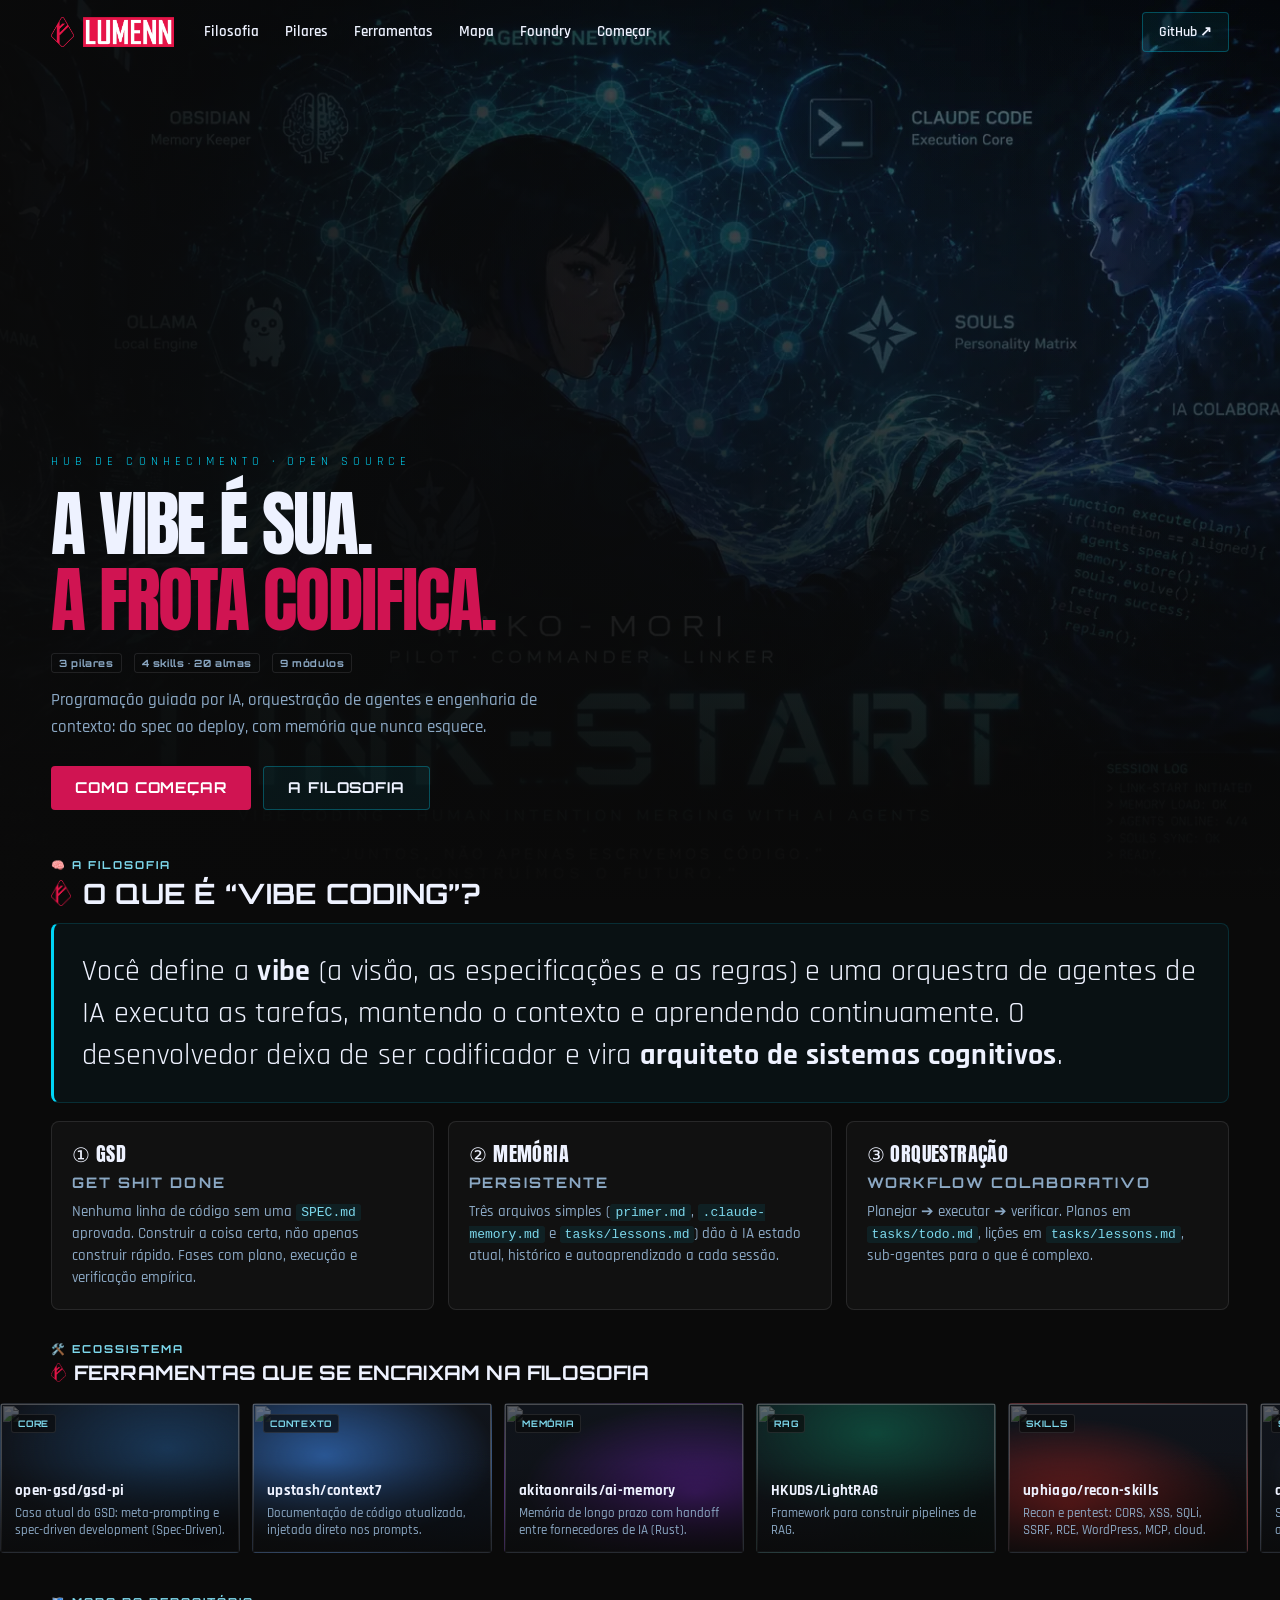
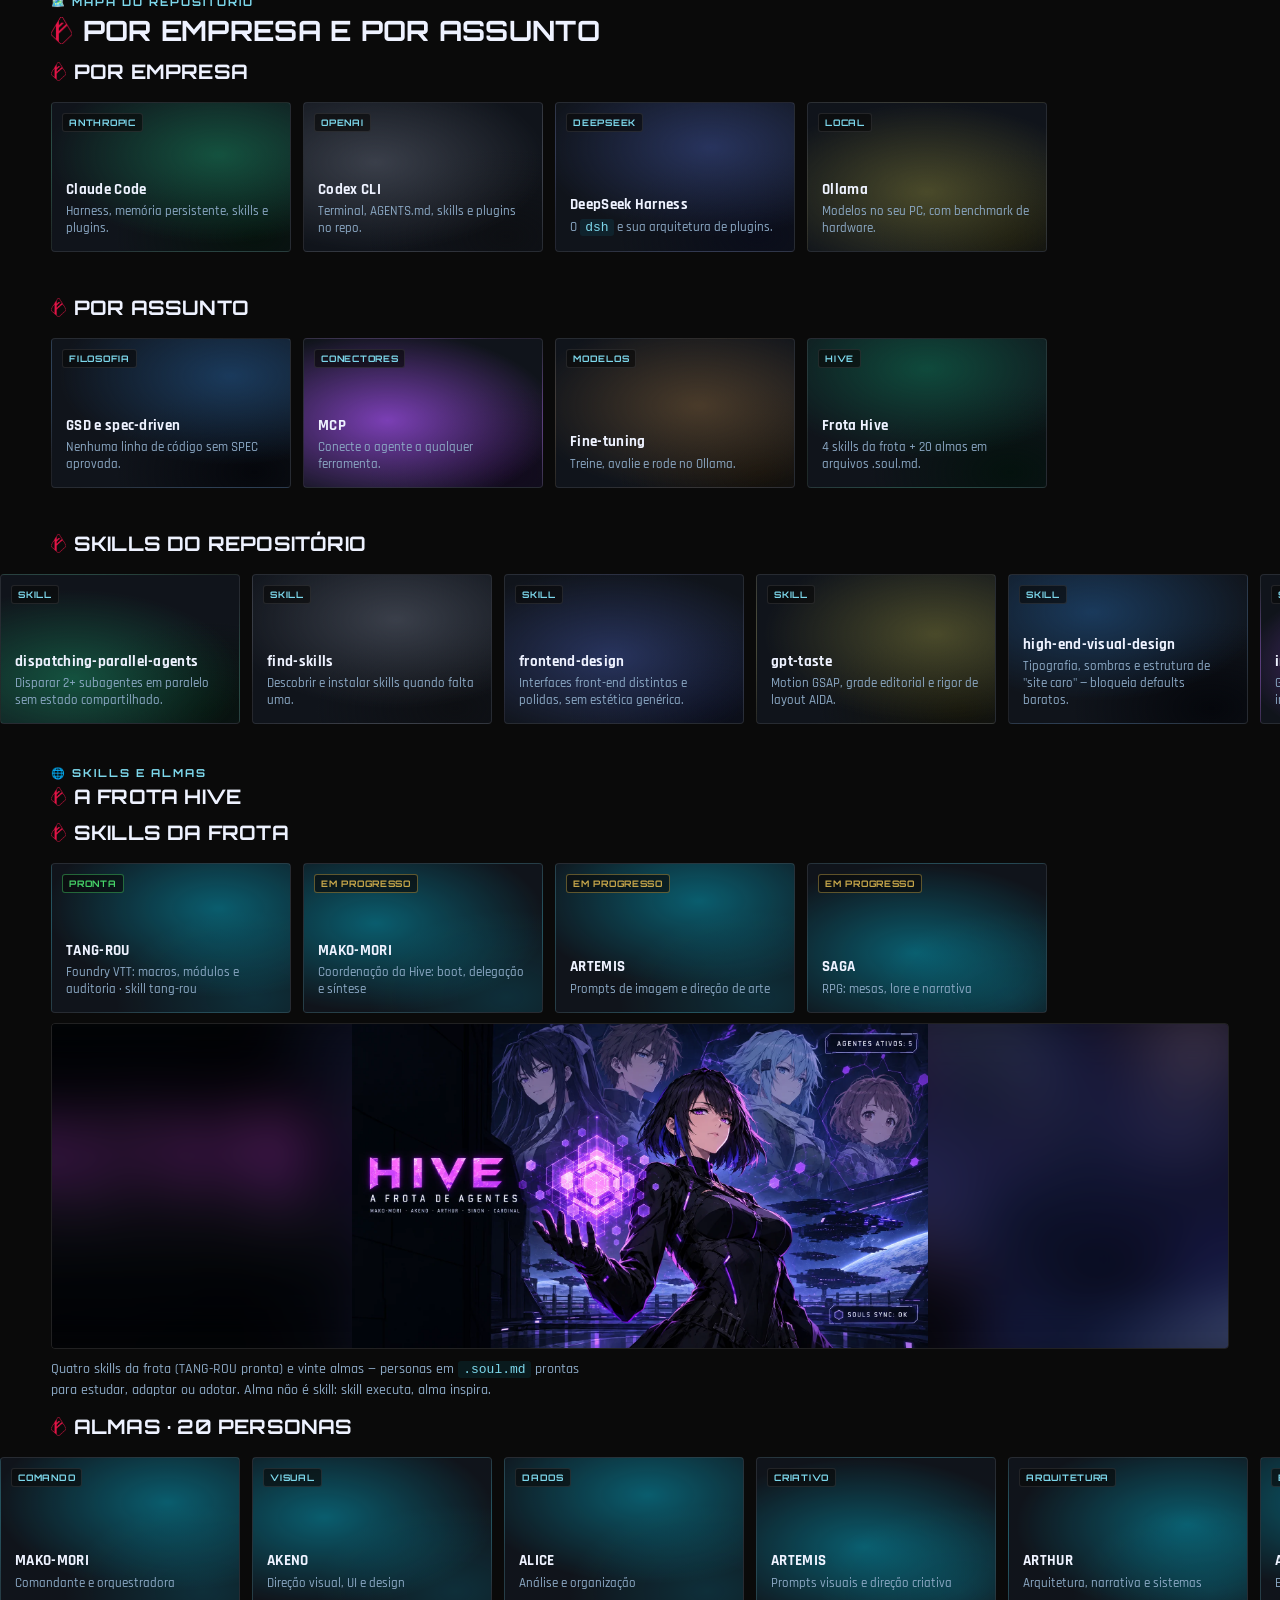
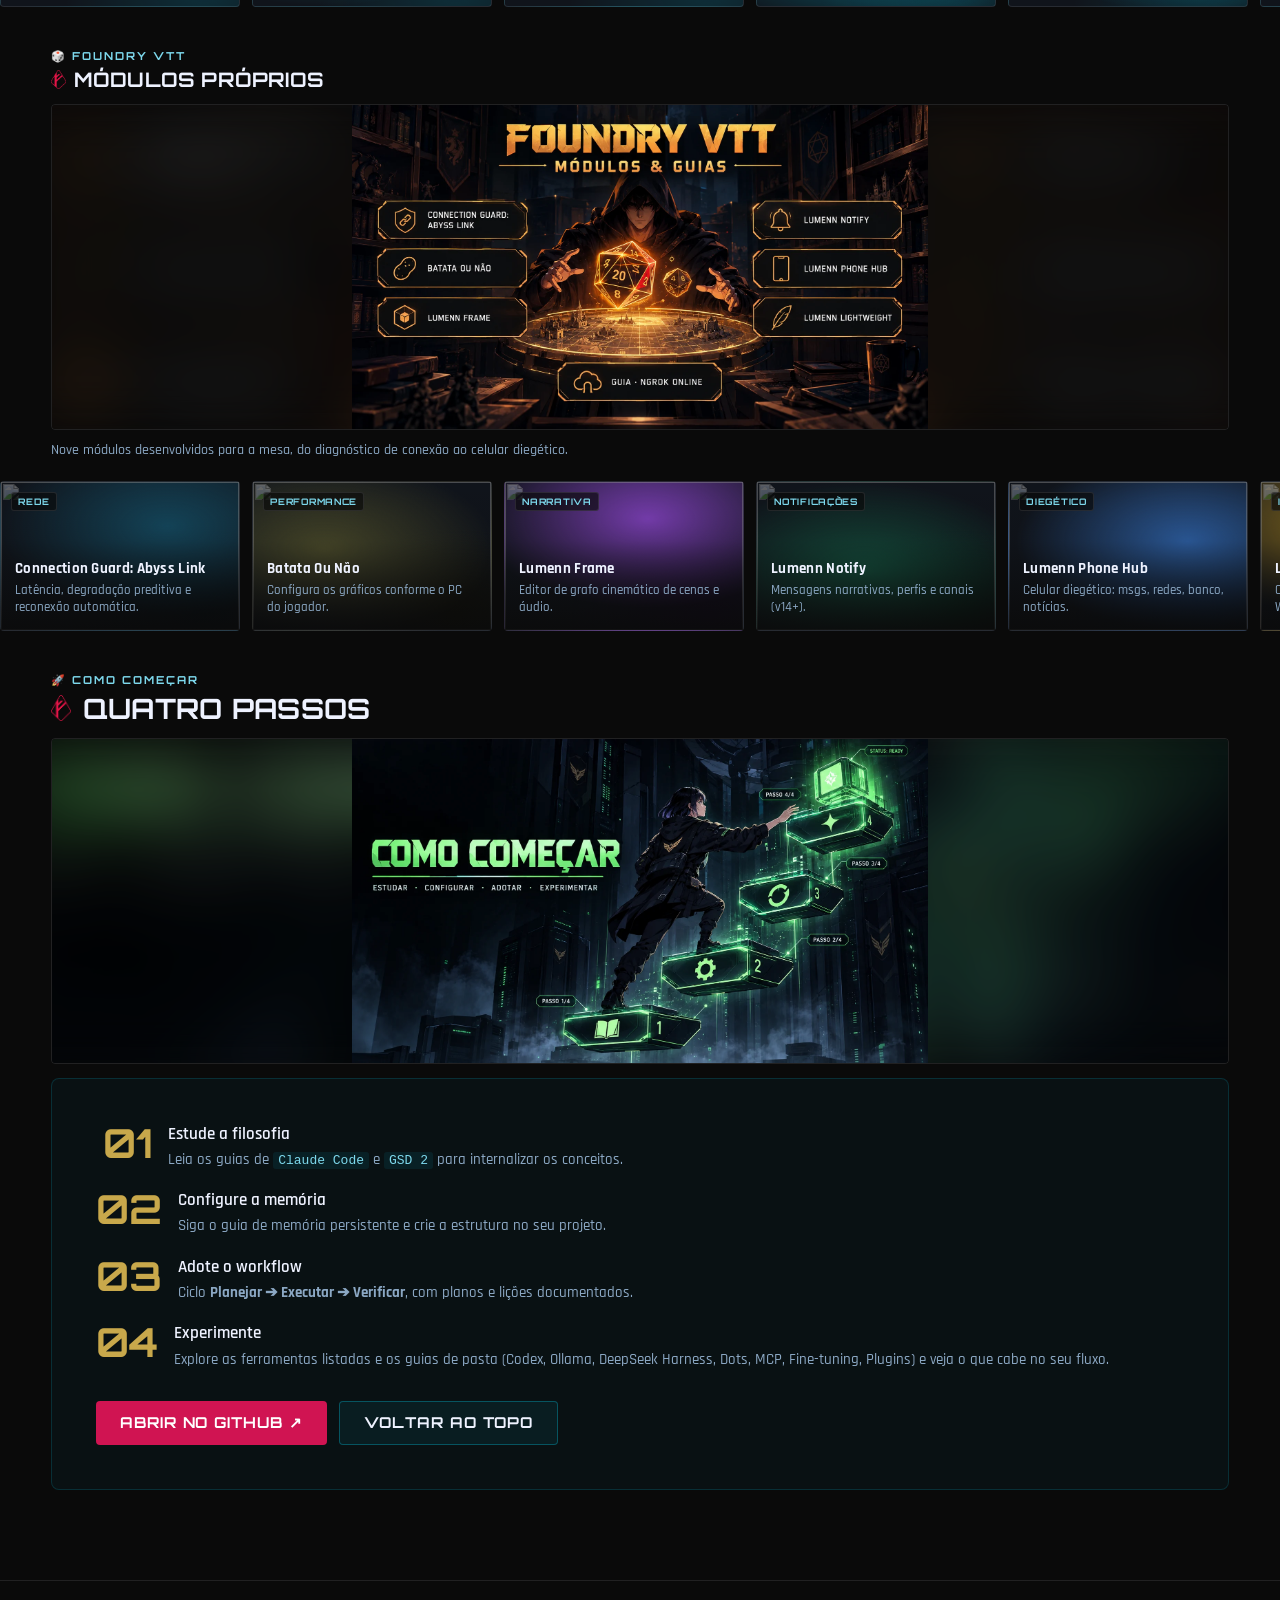
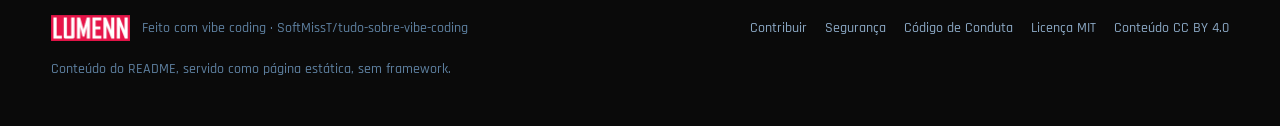
==== commit 0ce2e7ea: "Refatoraçao completa e criação do pages" ====
--- a/index.html
+++ b/index.html
@@ -7,364 +7,545 @@
   <meta name="description" content="Hub de conhecimento sobre vibe coding: GSD, memória persistente, orquestração de agentes, skills e ferramentas para desenvolvimento guiado por IA.">
   <meta property="og:title" content="Tudo Sobre Vibe Coding">
   <meta property="og:description" content="Programação guiada por IA, orquestração de agentes e engenharia de contexto.">
-    <meta property="og:image" content="https://raw.githubusercontent.com/SoftMissT/tudo-sobre-vibe-coding/main/assets/img/banner-header.png">
-    <meta property="og:type" content="website">
-    <meta property="og:locale" content="pt_BR">
-    <meta property="og:url" content="https://softmisst.github.io/tudo-sobre-vibe-coding/">
-    <meta property="og:site_name" content="Tudo Sobre Vibe Coding">
-    <meta name="twitter:card" content="summary_large_image">
-    <meta name="twitter:title" content="Tudo Sobre Vibe Coding · Programação guiada por IA">
-    <meta name="twitter:description" content="Hub de conhecimento sobre vibe coding: GSD, memória persistente, orquestração de agentes, skills e ferramentas para desenvolvimento guiado por IA.">
-    <meta name="twitter:image" content="https://raw.githubusercontent.com/SoftMissT/tudo-sobre-vibe-coding/main/assets/img/banner-header.png">
-  <meta name="theme-color" content="#0b0e12">
-  <link rel="icon" href="assets/img/favicon.svg" type="image/svg+xml">
+  <meta property="og:image" content="https://raw.githubusercontent.com/SoftMissT/tudo-sobre-vibe-coding/main/assets/img/banner-header.png">
+  <meta property="og:type" content="website">
+  <meta property="og:locale" content="pt_BR">
+  <meta property="og:url" content="https://softmisst.github.io/tudo-sobre-vibe-coding/">
+  <meta property="og:site_name" content="Tudo Sobre Vibe Coding">
+  <meta name="twitter:card" content="summary_large_image">
+  <meta name="twitter:title" content="Tudo Sobre Vibe Coding · Programação guiada por IA">
+  <meta name="twitter:description" content="Hub de conhecimento sobre vibe coding: GSD, memória persistente, orquestração de agentes, skills e ferramentas para desenvolvimento guiado por IA.">
+  <meta name="twitter:image" content="https://raw.githubusercontent.com/SoftMissT/tudo-sobre-vibe-coding/main/assets/img/banner-header.png">
+  <meta name="theme-color" content="#0A0A0A">
+  <link rel="icon" type="image/png" href="assets/lumenn-icon-filled.png">
   <link rel="preconnect" href="https://fonts.googleapis.com">
   <link rel="preconnect" href="https://fonts.gstatic.com" crossorigin>
-  <link href="https://fonts.googleapis.com/css2?family=Bricolage+Grotesque:opsz,wght@12..96,600;12..96,700&family=Instrument+Sans:ital,wght@0,400;0,500;0,600;1,400&family=JetBrains+Mono:wght@400;500&display=swap" rel="stylesheet">
+  <link href="https://fonts.googleapis.com/css2?family=Anton&family=Orbitron:wght@700&family=Rajdhani:wght@400;500;600;700&display=swap" rel="stylesheet">
   <link rel="stylesheet" href="styles.css">
 </head>
 <body>
   <a class="skip-link" href="#conteudo">Pular para o conteúdo</a>
 
-  <header class="topbar">
-    <div class="wrap topbar__inner">
-      <a class="topbar__brand" href="./">VIBE<span>CODING</span></a>
-      <nav class="topbar__nav" aria-label="Navegação principal">
-        <a href="#filosofia">Filosofia</a>
-        <a href="#pilares">Pilares</a>
-        <a href="#ecossistema">Ferramentas</a>
-        <a href="#mapa">Mapa</a>
-        <a href="#foundry">Foundry</a>
-        <a href="#comecar">Começar</a>
-      </nav>
-      <a class="topbar__cta" href="https://github.com/SoftMissT/tudo-sobre-vibe-coding" target="_blank" rel="noopener">GitHub ↗</a>
-    </div>
+  <header class="nav">
+    <a class="nav__logo" href="#conteudo" aria-label="Tudo Sobre Vibe Coding · início">
+      <img class="nav__face" src="assets/lumenn-icon-filled.png" alt="" width="171" height="224">
+      <img src="assets/lumenn-wordmark-red-bg.png" alt="" width="639" height="212">
+    </a>
+    <ul class="nav__links">
+      <li><a href="#filosofia">Filosofia</a></li>
+      <li><a href="#pilares">Pilares</a></li>
+      <li><a href="#ecossistema">Ferramentas</a></li>
+      <li><a href="#mapa">Mapa</a></li>
+      <li><a href="#foundry">Foundry</a></li>
+      <li><a href="#comecar">Começar</a></li>
+    </ul>
+    <a class="nav__github" href="https://github.com/SoftMissT/tudo-sobre-vibe-coding" target="_blank" rel="noopener">GitHub ↗</a>
   </header>
 
   <main id="conteudo">
     <section class="hero" aria-labelledby="hero-titulo">
-      <div class="hero__img">
+      <div class="hero__media">
         <img src="assets/img/banner-header.webp" alt="Banner da frota de agentes MAKO-MORI em estilo cyberpunk com o texto Link-Start" fetchpriority="high" width="1672" height="941">
       </div>
-      <div class="wrap hero__grid">
-        <div class="hero__text">
-          <p class="kicker">Hub de conhecimento · Open source</p>
-          <h1 id="hero-titulo">A vibe é sua.<br><em>A frota codifica.</em></h1>
-          <p class="hero__lead">Programação guiada por IA, orquestração de agentes e engenharia de contexto: do spec ao deploy, com memória que nunca esquece.</p>
-          <div class="hero__actions">
-            <a class="btn btn--primary" href="#comecar">Como começar</a>
-            <a class="btn btn--ghost" href="#filosofia">A filosofia</a>
-          </div>
-        </div>
-        <aside class="hero__panel" aria-label="Resumo do ecossistema">
-          <div class="stat"><span class="stat__num">3</span><span class="stat__lbl">pilares: GSD, memória, orquestração</span></div>
-          <div class="stat"><span class="stat__num">21</span><span class="stat__lbl">agentes na frota Hive</span></div>
-          <div class="stat"><span class="stat__num">9</span><span class="stat__lbl">módulos próprios de Foundry VTT</span></div>
-        </aside>
+      <div class="hero__content">
+        <p class="eyebrow">Hub de conhecimento · Open source</p>
+        <h1 class="hero__title" id="hero-titulo">A vibe é sua.<br><em>A frota codifica.</em></h1>
+        <div class="meta">
+          <span class="badge">3 pilares<span class="sr">: GSD, memória, orquestração</span></span>
+          <span class="badge">4 skills · 20 almas<span class="sr"> na frota Hive</span></span>
+          <span class="badge">9 módulos<span class="sr"> próprios de Foundry VTT</span></span>
+        </div>
+        <p class="hero__synopsis">Programação guiada por IA, orquestração de agentes e engenharia de contexto: do spec ao deploy, com memória que nunca esquece.</p>
+        <div class="cta">
+          <a class="btn btn--play" href="#comecar">Como começar</a>
+          <a class="btn btn--glass" href="#filosofia">A filosofia</a>
+        </div>
       </div>
     </section>
 
-    <section class="band" id="filosofia" aria-labelledby="filosofia-titulo">
-      <div class="wrap">
-        <p class="kicker">🧠 A filosofia</p>
-        <h2 id="filosofia-titulo">O que é “Vibe Coding”?</h2>
+    <div class="rows">
+      <section class="block" id="filosofia" aria-labelledby="filosofia-titulo">
+        <div class="row__head">
+          <div>
+            <p class="row__kicker">🧠 A filosofia</p>
+            <h2 class="row__title row__title--lg" id="filosofia-titulo">O que é “Vibe Coding”?</h2>
+          </div>
+        </div>
         <blockquote class="quote">
           <p>Você define a <strong>vibe</strong> (a visão, as especificações e as regras) e uma orquestra de agentes de IA executa as tarefas, mantendo o contexto e aprendendo continuamente. O desenvolvedor deixa de ser codificador e vira <strong>arquiteto de sistemas cognitivos</strong>.</p>
         </blockquote>
         <div class="pilares" id="pilares">
-          <article class="pilar pilar--gsd">
+          <article class="pilar">
             <h3><span aria-hidden="true">①</span> GSD</h3>
             <p class="pilar__sub">Get Shit Done</p>
             <p>Nenhuma linha de código sem uma <code>SPEC.md</code> aprovada. Construir a coisa certa, não apenas construir rápido. Fases com plano, execução e verificação empírica.</p>
           </article>
-          <article class="pilar pilar--mem">
+          <article class="pilar">
             <h3><span aria-hidden="true">②</span> Memória</h3>
             <p class="pilar__sub">Persistente</p>
             <p>Três arquivos simples (<code>primer.md</code>, <code>.claude-memory.md</code> e <code>tasks/lessons.md</code>) dão à IA estado atual, histórico e autoaprendizado a cada sessão.</p>
           </article>
-          <article class="pilar pilar--orq">
+          <article class="pilar">
             <h3><span aria-hidden="true">③</span> Orquestração</h3>
             <p class="pilar__sub">Workflow colaborativo</p>
             <p>Planejar ➔ executar ➔ verificar. Planos em <code>tasks/todo.md</code>, lições em <code>tasks/lessons.md</code>, sub-agentes para o que é complexo.</p>
           </article>
         </div>
+      </section>
+      <section class="row" id="ecossistema" aria-labelledby="eco-titulo">
+        <div class="row__head">
+          <div>
+            <p class="row__kicker">🛠️ Ecossistema</p>
+            <h2 class="row__title" id="eco-titulo">Ferramentas que se encaixam na filosofia</h2>
+          </div>
+          <a class="row__all" href="https://github.com/SoftMissT/tudo-sobre-vibe-coding#ecossistema-de-ferramentas-e-recursos" target="_blank" rel="noopener">Ver a lista completa no README →</a>
+        </div>
+        <div class="track">
+          <button class="row__arrow row__arrow--prev" aria-label="Rolar para a esquerda"><svg width="18" height="18" viewBox="0 0 24 24" fill="none" stroke="currentColor" stroke-width="2.5" aria-hidden="true"><path d="m15 5-7 7 7 7"/></svg></button>
+          <button class="row__arrow row__arrow--next" aria-label="Rolar para a direita"><svg width="18" height="18" viewBox="0 0 24 24" fill="none" stroke="currentColor" stroke-width="2.5" aria-hidden="true"><path d="m9 5 7 7-7 7"/></svg></button>
+          <div class="row__track">
+            <a class="card" style="--g1:#1A3A5C;--g2:#05070c;--x:70%;--y:30%" href="https://github.com/open-gsd/gsd-pi" target="_blank" rel="noopener">
+              <img class="card__bg" loading="lazy" decoding="async" src="https://opengraph.githubassets.com/1/open-gsd/gsd-pi" alt="">
+              <span class="tag">Core</span>
+              <strong class="card__label">open-gsd/gsd-pi</strong>
+              <span class="card__sub">Casa atual do GSD: meta-prompting e spec-driven development (Spec-Driven).</span>
+            </a>
+            <a class="card" style="--g1:#2D5FA3;--g2:#0b1524;--x:30%;--y:35%" href="https://github.com/upstash/context7" target="_blank" rel="noopener">
+              <img class="card__bg" loading="lazy" decoding="async" src="https://opengraph.githubassets.com/1/upstash/context7" alt="">
+              <span class="tag">Contexto</span>
+              <strong class="card__label">upstash/context7</strong>
+              <span class="card__sub">Documentação de código atualizada, injetada direto nos prompts.</span>
+            </a>
+            <a class="card" style="--g1:#4A1D7A;--g2:#0e0718;--x:80%;--y:60%" href="https://github.com/akitaonrails/ai-memory" target="_blank" rel="noopener">
+              <img class="card__bg" loading="lazy" decoding="async" src="https://opengraph.githubassets.com/1/akitaonrails/ai-memory" alt="">
+              <span class="tag">Memória</span>
+              <strong class="card__label">akitaonrails/ai-memory</strong>
+              <span class="card__sub">Memória de longo prazo com handoff entre fornecedores de IA (Rust).</span>
+            </a>
+            <a class="card" style="--g1:#0F4A3C;--g2:#04120e;--x:50%;--y:20%" href="https://github.com/HKUDS/LightRAG" target="_blank" rel="noopener">
+              <img class="card__bg" loading="lazy" decoding="async" src="https://opengraph.githubassets.com/1/HKUDS/LightRAG" alt="">
+              <span class="tag">RAG</span>
+              <strong class="card__label">HKUDS/LightRAG</strong>
+              <span class="card__sub">Framework para construir pipelines de RAG.</span>
+            </a>
+            <a class="card" style="--g1:#8B2020;--g2:#160808;--x:25%;--y:70%" href="https://github.com/uphiago/recon-skills" target="_blank" rel="noopener">
+              <img class="card__bg" loading="lazy" decoding="async" src="https://opengraph.githubassets.com/1/uphiago/recon-skills" alt="">
+              <span class="tag">Skills</span>
+              <strong class="card__label">uphiago/recon-skills</strong>
+              <span class="card__sub">Recon e pentest: CORS, XSS, SQLi, SSRF, RCE, WordPress, MCP, cloud.</span>
+            </a>
+            <a class="card" style="--g1:#3E4A5E;--g2:#0b0e14;--x:75%;--y:50%" href="https://github.com/akitaonrails/ai-jail" target="_blank" rel="noopener">
+              <img class="card__bg" loading="lazy" decoding="async" src="https://opengraph.githubassets.com/1/akitaonrails/ai-jail" alt="">
+              <span class="tag">Segurança</span>
+              <strong class="card__label">akitaonrails/ai-jail</strong>
+              <span class="card__sub">Sandbox multiplataforma para rodar agentes com restrições firmes.</span>
+            </a>
+            <a class="card" style="--g1:#4A4A2A;--g2:#12120a;--x:40%;--y:40%" href="https://github.com/SoftMissT/tudo-sobre-vibe-coding/tree/main/Ollama" target="_blank" rel="noopener">
+              <span class="tag">Local</span>
+              <strong class="card__label">Ollama + benchmark</strong>
+              <span class="card__sub">Rode modelos no seu PC: <code>check_local_llm.py</code> diz quais cabem, sem baixar nada.</span>
+            </a>
+            <a class="card" style="--g1:#14485E;--g2:#071016;--x:60%;--y:25%" href="https://github.com/SoftMissT/tudo-sobre-vibe-coding/tree/main/Codex" target="_blank" rel="noopener">
+              <span class="tag">Harness</span>
+              <strong class="card__label">Codex CLI</strong>
+              <span class="card__sub">Agente da OpenAI no terminal: <code>/init</code>, AGENTS.md, skills e plugins.</span>
+            </a>
+            <a class="card" style="--g1:#28345E;--g2:#0a0d1a;--x:80%;--y:45%" href="https://github.com/SoftMissT/tudo-sobre-vibe-coding/tree/main/DeepSeek%20Harness" target="_blank" rel="noopener">
+              <span class="tag">Harness</span>
+              <strong class="card__label">DeepSeek Harness</strong>
+              <span class="card__sub">O <code>dsh</code>: tudo é plugin, Web UI local via <code>npx @deepseek-ai/dsh web</code>.</span>
+            </a>
+            <a class="card" style="--g1:#8A6D1F;--g2:#14100a;--x:35%;--y:60%" href="https://github.com/SoftMissT/tudo-sobre-vibe-coding/tree/main/Dots" target="_blank" rel="noopener">
+              <span class="tag">OpenAI</span>
+              <strong class="card__label">Dots + migração de GPTs</strong>
+              <span class="card__sub">Agentes always-on (29/09/2026) e o prazo de 11/12/2026 dos GPTs para plugins.</span>
+            </a>
+            <a class="card" style="--g1:#7B3FB5;--g2:#120a1e;--x:55%;--y:65%" href="https://github.com/SoftMissT/tudo-sobre-vibe-coding/tree/main/MCP" target="_blank" rel="noopener">
+              <span class="tag">Conectores</span>
+              <strong class="card__label">MCP na prática</strong>
+              <span class="card__sub">Do conceito ao primeiro servidor, com configs para Claude Code, Codex e Gemini CLI.</span>
+            </a>
+            <a class="card" style="--g1:#4A3B2A;--g2:#14100a;--x:70%;--y:55%" href="https://github.com/SoftMissT/tudo-sobre-vibe-coding/tree/main/Plugins" target="_blank" rel="noopener">
+              <span class="tag">Plugins</span>
+              <strong class="card__label">Ecossistema de Plugins</strong>
+              <span class="card__sub">Os 5 sistemas de plugin comparados e o formato de skill que é portátil.</span>
+            </a>
+            <a class="card" style="--g1:#35618F;--g2:#0a1220;--x:45%;--y:25%" href="https://github.com/SoftMissT/tudo-sobre-vibe-coding/tree/main/Fine-tuning" target="_blank" rel="noopener">
+              <span class="tag">Modelos</span>
+              <strong class="card__label">Fine-tuning local</strong>
+              <span class="card__sub">Quando treinar (e quando não): decisão, pipeline Unsloth → GGUF → Ollama.</span>
+            </a>
+          </div>
+        </div>
+      </section>
+
+      <div class="block" id="mapa">
+        <div class="row__head">
+          <div>
+            <p class="row__kicker">🗺️ Mapa do repositório</p>
+            <h2 class="row__title row__title--lg">Por empresa e por assunto</h2>
+          </div>
+        </div>
+        <section class="row" aria-label="Por empresa">
+          <div class="row__head">
+            <h3 class="row__title">Por empresa</h3>
+          </div>
+          <div class="track">
+            <button class="row__arrow row__arrow--prev" aria-label="Rolar para a esquerda"><svg width="18" height="18" viewBox="0 0 24 24" fill="none" stroke="currentColor" stroke-width="2.5" aria-hidden="true"><path d="m15 5-7 7 7 7"/></svg></button>
+            <button class="row__arrow row__arrow--next" aria-label="Rolar para a direita"><svg width="18" height="18" viewBox="0 0 24 24" fill="none" stroke="currentColor" stroke-width="2.5" aria-hidden="true"><path d="m9 5 7 7-7 7"/></svg></button>
+            <div class="row__track">
+              <a class="card" style="--g1:#14523F;--g2:#06120d;--x:70%;--y:35%" href="https://github.com/SoftMissT/tudo-sobre-vibe-coding/tree/main/Claude%20Code" target="_blank" rel="noopener">
+                <span class="tag">Anthropic</span>
+                <strong class="card__label">Claude Code</strong>
+                <span class="card__sub">Harness, memória persistente, skills e plugins.</span>
+              </a>
+              <a class="card" style="--g1:#3A3F4A;--g2:#0d0f13;--x:30%;--y:40%" href="https://github.com/SoftMissT/tudo-sobre-vibe-coding/tree/main/Codex" target="_blank" rel="noopener">
+                <span class="tag">OpenAI</span>
+                <strong class="card__label">Codex CLI</strong>
+                <span class="card__sub">Terminal, AGENTS.md, skills e plugins no repo.</span>
+              </a>
+              <a class="card" style="--g1:#28345E;--g2:#0a0d1a;--x:65%;--y:30%" href="https://github.com/SoftMissT/tudo-sobre-vibe-coding/tree/main/DeepSeek%20Harness" target="_blank" rel="noopener">
+                <span class="tag">DeepSeek</span>
+                <strong class="card__label">DeepSeek Harness</strong>
+                <span class="card__sub">O <code>dsh</code> e sua arquitetura de plugins.</span>
+              </a>
+              <a class="card" style="--g1:#4A4A2A;--g2:#12120a;--x:50%;--y:60%" href="https://github.com/SoftMissT/tudo-sobre-vibe-coding/tree/main/Ollama" target="_blank" rel="noopener">
+                <span class="tag">Local</span>
+                <strong class="card__label">Ollama</strong>
+                <span class="card__sub">Modelos no seu PC, com benchmark de hardware.</span>
+              </a>
+            </div>
+          </div>
+        </section>
+        <section class="row" aria-label="Por assunto">
+          <div class="row__head">
+            <h3 class="row__title">Por assunto</h3>
+          </div>
+          <div class="track">
+            <button class="row__arrow row__arrow--prev" aria-label="Rolar para a esquerda"><svg width="18" height="18" viewBox="0 0 24 24" fill="none" stroke="currentColor" stroke-width="2.5" aria-hidden="true"><path d="m15 5-7 7 7 7"/></svg></button>
+            <button class="row__arrow row__arrow--next" aria-label="Rolar para a direita"><svg width="18" height="18" viewBox="0 0 24 24" fill="none" stroke="currentColor" stroke-width="2.5" aria-hidden="true"><path d="m9 5 7 7-7 7"/></svg></button>
+            <div class="row__track">
+              <a class="card" style="--g1:#1A3A5C;--g2:#05070c;--x:75%;--y:25%" href="https://github.com/SoftMissT/tudo-sobre-vibe-coding/tree/main/GSD%202" target="_blank" rel="noopener">
+                <span class="tag">Filosofia</span>
+                <strong class="card__label">GSD e spec-driven</strong>
+                <span class="card__sub">Nenhuma linha de código sem SPEC aprovada.</span>
+              </a>
+              <a class="card" style="--g1:#7B3FB5;--g2:#120a1e;--x:35%;--y:55%" href="https://github.com/SoftMissT/tudo-sobre-vibe-coding/tree/main/MCP" target="_blank" rel="noopener">
+                <span class="tag">Conectores</span>
+                <strong class="card__label">MCP</strong>
+                <span class="card__sub">Conecte o agente a qualquer ferramenta.</span>
+              </a>
+              <a class="card" style="--g1:#4A3B2A;--g2:#14100a;--x:60%;--y:45%" href="https://github.com/SoftMissT/tudo-sobre-vibe-coding/tree/main/Fine-tuning" target="_blank" rel="noopener">
+                <span class="tag">Modelos</span>
+                <strong class="card__label">Fine-tuning</strong>
+                <span class="card__sub">Treine, avalie e rode no Ollama.</span>
+              </a>
+              <a class="card" style="--g1:#0F4A3C;--g2:#04120e;--x:50%;--y:20%" href="https://github.com/SoftMissT/tudo-sobre-vibe-coding/tree/main/Agents" target="_blank" rel="noopener">
+                <span class="tag">Hive</span>
+                <strong class="card__label">Frota Hive</strong>
+                <span class="card__sub">4 skills da frota + 20 almas em arquivos .soul.md.</span>
+              </a>
+            </div>
+          </div>
+        </section>
+        <section class="row" aria-label="Skills do repositório">
+          <div class="row__head">
+            <h3 class="row__title">Skills do repositório</h3>
+          </div>
+          <div class="track">
+            <button class="row__arrow row__arrow--prev" aria-label="Rolar para a esquerda"><svg width="18" height="18" viewBox="0 0 24 24" fill="none" stroke="currentColor" stroke-width="2.5" aria-hidden="true"><path d="m15 5-7 7 7 7"/></svg></button>
+            <button class="row__arrow row__arrow--next" aria-label="Rolar para a direita"><svg width="18" height="18" viewBox="0 0 24 24" fill="none" stroke="currentColor" stroke-width="2.5" aria-hidden="true"><path d="m9 5 7 7-7 7"/></svg></button>
+            <div class="row__track">
+              <a class="card" style="--g1:#14523F;--g2:#06120d;--x:30%;--y:70%" href="https://github.com/SoftMissT/tudo-sobre-vibe-coding/tree/main/Skills/dispatching-parallel-agents" target="_blank" rel="noopener">
+                <span class="tag">Skill</span>
+                <strong class="card__label">dispatching-parallel-agents</strong>
+                <span class="card__sub">Disparar 2+ subagentes em paralelo sem estado compartilhado.</span>
+              </a>
+              <a class="card" style="--g1:#3A3F4A;--g2:#0d0f13;--x:60%;--y:30%" href="https://github.com/SoftMissT/tudo-sobre-vibe-coding/tree/main/Skills/find-skills" target="_blank" rel="noopener">
+                <span class="tag">Skill</span>
+                <strong class="card__label">find-skills</strong>
+                <span class="card__sub">Descobrir e instalar skills quando falta uma.</span>
+              </a>
+              <a class="card" style="--g1:#28345E;--g2:#0a0d1a;--x:45%;--y:55%" href="https://github.com/SoftMissT/tudo-sobre-vibe-coding/tree/main/Skills/frontend-design" target="_blank" rel="noopener">
+                <span class="tag">Skill</span>
+                <strong class="card__label">frontend-design</strong>
+                <span class="card__sub">Interfaces front-end distintas e polidas, sem estética genérica.</span>
+              </a>
+              <a class="card" style="--g1:#4A4A2A;--g2:#12120a;--x:75%;--y:40%" href="https://github.com/SoftMissT/tudo-sobre-vibe-coding/tree/main/Skills/gpt-taste" target="_blank" rel="noopener">
+                <span class="tag">Skill</span>
+                <strong class="card__label">gpt-taste</strong>
+                <span class="card__sub">Motion GSAP, grade editorial e rigor de layout AIDA.</span>
+              </a>
+              <a class="card" style="--g1:#1A3A5C;--g2:#05070c;--x:35%;--y:25%" href="https://github.com/SoftMissT/tudo-sobre-vibe-coding/tree/main/Skills/high-end-visual-design" target="_blank" rel="noopener">
+                <span class="tag">Skill</span>
+                <strong class="card__label">high-end-visual-design</strong>
+                <span class="card__sub">Tipografia, sombras e estrutura de "site caro" — bloqueia defaults baratos.</span>
+              </a>
+              <a class="card" style="--g1:#7B3FB5;--g2:#120a1e;--x:65%;--y:60%" href="https://github.com/SoftMissT/tudo-sobre-vibe-coding/tree/main/Skills/image-to-code" target="_blank" rel="noopener">
+                <span class="tag">Skill</span>
+                <strong class="card__label">image-to-code</strong>
+                <span class="card__sub">Gerar imagem de referência e implementar o site para casar com ela.</span>
+              </a>
+              <a class="card" style="--g1:#4A3B2A;--g2:#14100a;--x:50%;--y:45%" href="https://github.com/SoftMissT/tudo-sobre-vibe-coding/tree/main/Skills/imagegen-frontend-web" target="_blank" rel="noopener">
+                <span class="tag">Skill</span>
+                <strong class="card__label">imagegen-frontend-web</strong>
+                <span class="card__sub">Direção de imagem de referência por seção para landing pages.</span>
+              </a>
+              <a class="card" style="--g1:#35618F;--g2:#0a1220;--x:25%;--y:35%" href="https://github.com/SoftMissT/tudo-sobre-vibe-coding/tree/main/Skills/no-ai-slop" target="_blank" rel="noopener">
+                <span class="tag">Skill</span>
+                <strong class="card__label">no-ai-slop</strong>
+                <span class="card__sub">Regras anti-"AI slop" em design de UI, com eval.</span>
+              </a>
+              <a class="card" style="--g1:#0F4A3C;--g2:#04120e;--x:80%;--y:55%" href="https://github.com/SoftMissT/tudo-sobre-vibe-coding/tree/main/Skills/obsidian-markdown" target="_blank" rel="noopener">
+                <span class="tag">Skill</span>
+                <strong class="card__label">obsidian-markdown</strong>
+                <span class="card__sub">Markdown Obsidian: wikilinks, callouts, properties.</span>
+              </a>
+              <a class="card" style="--g1:#14485E;--g2:#071016;--x:40%;--y:65%" href="https://github.com/SoftMissT/tudo-sobre-vibe-coding/tree/main/Skills/redesign-existing-projects" target="_blank" rel="noopener">
+                <span class="tag">Skill</span>
+                <strong class="card__label">redesign-existing-projects</strong>
+                <span class="card__sub">Upgrade de design de sites existentes sem quebrar função.</span>
+              </a>
+              <a class="card" style="--g1:#4A1D7A;--g2:#0e0718;--x:55%;--y:20%" href="https://github.com/SoftMissT/tudo-sobre-vibe-coding/tree/main/Skills/stitch-design-taste" target="_blank" rel="noopener">
+                <span class="tag">Skill</span>
+                <strong class="card__label">stitch-design-taste</strong>
+                <span class="card__sub">DESIGN.md semântico para Google Stitch: tipografia, cor, motion.</span>
+              </a>
+              <a class="card" style="--g1:#8B2020;--g2:#160808;--x:70%;--y:50%" href="https://github.com/SoftMissT/tudo-sobre-vibe-coding/tree/main/Skills/subagent-driven-development" target="_blank" rel="noopener">
+                <span class="tag">Skill</span>
+                <strong class="card__label">subagent-driven-development</strong>
+                <span class="card__sub">Executar planos com subagentes: implementer, spec-reviewer, quality-reviewer.</span>
+              </a>
+              <a class="card" style="--g1:#8A6D1F;--g2:#14100a;--x:30%;--y:45%" href="https://github.com/SoftMissT/tudo-sobre-vibe-coding/tree/main/Skills/typesafe-ai" target="_blank" rel="noopener">
+                <span class="tag">Skill</span>
+                <strong class="card__label">typesafe-ai</strong>
+                <span class="card__sub">TypeSafe/Jev: julgamentos tipados e probabilidades como primitivos.</span>
+              </a>
+              <a class="card" style="--g1:#3E4A5E;--g2:#0b0e14;--x:60%;--y:70%" href="https://github.com/SoftMissT/tudo-sobre-vibe-coding/tree/main/Skills/using-superpowers" target="_blank" rel="noopener">
+                <span class="tag">Skill</span>
+                <strong class="card__label">using-superpowers</strong>
+                <span class="card__sub">Achar e usar skills — invocar a skill antes de responder.</span>
+              </a>
+            </div>
+          </div>
+        </section>
       </div>
-    </section>
-
-    <section class="band band--alt" id="ecossistema" aria-labelledby="eco-titulo">
-      <div class="wrap">
-        <p class="kicker">🛠️ Ecossistema</p>
-        <h2 id="eco-titulo">Ferramentas que se encaixam na filosofia</h2>
-        <ul class="cards">
-          <li class="card">
-            <a href="https://github.com/open-gsd/gsd-pi" target="_blank" rel="noopener">
-              <span class="card__tag">Core</span>
-              <strong>open-gsd/gsd-pi</strong>
-              <span>Casa atual do GSD: meta-prompting e spec-driven development (Spec-Driven).</span>
-            </a>
-          </li>
-          <li class="card">
-            <a href="https://github.com/upstash/context7" target="_blank" rel="noopener">
-              <span class="card__tag">Contexto</span>
-              <strong>upstash/context7</strong>
-              <span>Documentação de código atualizada, injetada direto nos prompts.</span>
-            </a>
-          </li>
-          <li class="card">
-            <a href="https://github.com/akitaonrails/ai-memory" target="_blank" rel="noopener">
-              <span class="card__tag">Memória</span>
-              <strong>akitaonrails/ai-memory</strong>
-              <span>Memória de longo prazo com handoff entre fornecedores de IA (Rust).</span>
-            </a>
-          </li>
-          <li class="card">
-            <a href="https://github.com/HKUDS/LightRAG" target="_blank" rel="noopener">
-              <span class="card__tag">RAG</span>
-              <strong>HKUDS/LightRAG</strong>
-              <span>Framework para construir pipelines de RAG.</span>
-            </a>
-          </li>
-          <li class="card">
-            <a href="https://github.com/uphiago/recon-skills" target="_blank" rel="noopener">
-              <span class="card__tag">Skills</span>
-              <strong>uphiago/recon-skills</strong>
-              <span>Recon e pentest: CORS, XSS, SQLi, SSRF, RCE, WordPress, MCP, cloud.</span>
-            </a>
-          </li>
-          <li class="card">
-            <a href="https://github.com/akitaonrails/ai-jail" target="_blank" rel="noopener">
-              <span class="card__tag">Segurança</span>
-              <strong>akitaonrails/ai-jail</strong>
-              <span>Sandbox multiplataforma para rodar agentes com restrições firmes.</span>
-            </a>
-          </li>
-          <li class="card">
-            <a href="https://github.com/SoftMissT/tudo-sobre-vibe-coding/tree/main/Ollama" target="_blank" rel="noopener">
-              <span class="card__tag">Local</span>
-              <strong>Ollama + benchmark</strong>
-              <span>Rode modelos no seu PC: <code>check_local_llm.py</code> diz quais cabem, sem baixar nada.</span>
-            </a>
-          </li>
-          <li class="card">
-            <a href="https://github.com/SoftMissT/tudo-sobre-vibe-coding/tree/main/Codex" target="_blank" rel="noopener">
-              <span class="card__tag">Harness</span>
-              <strong>Codex CLI</strong>
-              <span>Agente da OpenAI no terminal: <code>/init</code>, AGENTS.md, skills e plugins.</span>
-            </a>
-          </li>
-          <li class="card">
-            <a href="https://github.com/SoftMissT/tudo-sobre-vibe-coding/tree/main/DeepSeek%20Harness" target="_blank" rel="noopener">
-              <span class="card__tag">Harness</span>
-              <strong>DeepSeek Harness</strong>
-              <span>O <code>dsh</code>: tudo é plugin, Web UI local via <code>npx @deepseek-ai/dsh web</code>.</span>
-            </a>
-          </li>
-          <li class="card">
-            <a href="https://github.com/SoftMissT/tudo-sobre-vibe-coding/tree/main/Dots" target="_blank" rel="noopener">
-              <span class="card__tag">OpenAI</span>
-              <strong>Dots + migração de GPTs</strong>
-              <span>Agentes always-on (29/09/2026) e o prazo de 11/12/2026 dos GPTs para plugins.</span>
-            </a>
-          </li>
-          <li class="card">
-            <a href="https://github.com/SoftMissT/tudo-sobre-vibe-coding/tree/main/MCP" target="_blank" rel="noopener">
-              <span class="card__tag">Conectores</span>
-              <strong>MCP na prática</strong>
-              <span>Do conceito ao primeiro servidor, com configs para Claude Code, Codex e Gemini CLI.</span>
-            </a>
-          </li>
-          <li class="card">
-            <a href="https://github.com/SoftMissT/tudo-sobre-vibe-coding/tree/main/Plugins" target="_blank" rel="noopener">
-              <span class="card__tag">Plugins</span>
-              <strong>Ecossistema de Plugins</strong>
-              <span>Os 5 sistemas de plugin comparados e o formato de skill que é portátil.</span>
-            </a>
-          </li>
-          <li class="card">
-            <a href="https://github.com/SoftMissT/tudo-sobre-vibe-coding/tree/main/Fine-tuning" target="_blank" rel="noopener">
-              <span class="card__tag">Modelos</span>
-              <strong>Fine-tuning local</strong>
-              <span>Quando treinar (e quando não): decisão, pipeline Unsloth → GGUF → Ollama.</span>
-            </a>
-          </li>
-        </ul>
-        <p class="more"><a href="https://github.com/SoftMissT/tudo-sobre-vibe-coding#ecossistema-de-ferramentas-e-recursos" target="_blank" rel="noopener">Ver a lista completa no README →</a></p>
-      </div>
-    </section>
-
-    <section class="band" id="mapa" aria-labelledby="mapa-titulo">
-      <div class="wrap">
-        <p class="kicker">🗺️ Mapa do repositório</p>
-        <h2 id="mapa-titulo">Por empresa e por assunto</h2>
-        <h3>Por empresa</h3>
-        <ul class="cards">
-          <li class="card">
-            <a href="https://github.com/SoftMissT/tudo-sobre-vibe-coding/tree/main/Claude%20Code" target="_blank" rel="noopener">
-              <span class="card__tag">Anthropic</span>
-              <strong>Claude Code</strong>
-              <span>Harness, memória persistente, skills e plugins.</span>
-            </a>
-          </li>
-          <li class="card">
-            <a href="https://github.com/SoftMissT/tudo-sobre-vibe-coding/tree/main/Codex" target="_blank" rel="noopener">
-              <span class="card__tag">OpenAI</span>
-              <strong>Codex CLI</strong>
-              <span>Terminal, AGENTS.md, skills e plugins no repo.</span>
-            </a>
-          </li>
-          <li class="card">
-            <a href="https://github.com/SoftMissT/tudo-sobre-vibe-coding/tree/main/DeepSeek%20Harness" target="_blank" rel="noopener">
-              <span class="card__tag">DeepSeek</span>
-              <strong>DeepSeek Harness</strong>
-              <span>O <code>dsh</code> e sua arquitetura de plugins.</span>
-            </a>
-          </li>
-          <li class="card">
-            <a href="https://github.com/SoftMissT/tudo-sobre-vibe-coding/tree/main/Ollama" target="_blank" rel="noopener">
-              <span class="card__tag">Local</span>
-              <strong>Ollama</strong>
-              <span>Modelos no seu PC, com benchmark de hardware.</span>
-            </a>
-          </li>
-        </ul>
-        <h3>Por assunto</h3>
-        <ul class="cards">
-          <li class="card">
-            <a href="https://github.com/SoftMissT/tudo-sobre-vibe-coding/tree/main/GSD%202" target="_blank" rel="noopener">
-              <span class="card__tag">Filosofia</span>
-              <strong>GSD e spec-driven</strong>
-              <span>Nenhuma linha de código sem SPEC aprovada.</span>
-            </a>
-          </li>
-          <li class="card">
-            <a href="https://github.com/SoftMissT/tudo-sobre-vibe-coding/tree/main/MCP" target="_blank" rel="noopener">
-              <span class="card__tag">Conectores</span>
-              <strong>MCP</strong>
-              <span>Conecte o agente a qualquer ferramenta.</span>
-            </a>
-          </li>
-          <li class="card">
-            <a href="https://github.com/SoftMissT/tudo-sobre-vibe-coding/tree/main/Fine-tuning" target="_blank" rel="noopener">
-              <span class="card__tag">Modelos</span>
-              <strong>Fine-tuning</strong>
-              <span>Treine, avalie e rode no Ollama.</span>
-            </a>
-          </li>
-          <li class="card">
-            <a href="https://github.com/SoftMissT/tudo-sobre-vibe-coding/tree/main/Agents" target="_blank" rel="noopener">
-              <span class="card__tag">Agentes</span>
-              <strong>Frota Hive</strong>
-              <span>21 personas em arquivos .soul.md.</span>
-            </a>
-          </li>
-        </ul>
-      </div>
-    </section>
-
-    <section class="band" id="agents" aria-labelledby="agents-titulo">
-      <div class="wrap split">
-        <div class="split__media">
-          <img src="assets/img/hive/banner_hive.webp" alt="Banner da Hive: frota de agentes em arte cyberpunk com a lista MAKO-MORI, AKENO, ARTHUR, SINON e CARDINAL" loading="lazy">
-        </div>
-        <div class="split__body">
-          <p class="kicker">🌐 Agents</p>
-          <h2 id="agents-titulo">A frota Hive</h2>
-          <p>Vinte e um agentes com papéis definidos, prontos para estudar, adaptar ou adotar. Arquivos <code>.soul.md</code> abertos no repositório.</p>
-          <ul class="frota">
-            <li><strong>MAKO-MORI</strong><span>Comandante e orquestradora</span></li>
-            <li><strong>AKENO</strong><span>Direção visual, UI e design</span></li>
-            <li><strong>ALICE</strong><span>Análise e organização</span></li>
-            <li><strong>ARTEMIS</strong><span>Prompts visuais e direção criativa</span></li>
-            <li><strong>ARTHUR</strong><span>Arquitetura, narrativa e sistemas</span></li>
-            <li><strong>ASUNA</strong><span>Execução cuidadosa e clareza</span></li>
-            <li><strong>CARDINAL</strong><span>Lore, consistência e regras</span></li>
-            <li><strong>DOKJA</strong><span>Narrativa e metacognição</span></li>
-            <li><strong>GANDALF</strong><span>Mentoria e estratégia</span></li>
-            <li><strong>JIN</strong><span>Planejamento e execução</span></li>
-            <li><strong>KIRITO</strong><span>Execução técnica e foco</span></li>
-            <li><strong>POWER</strong><span>Impacto visual e energia</span></li>
-            <li><strong>SAGA</strong><span>Estratégia de longo prazo</span></li>
-            <li><strong>SHAKA</strong><span>Crítica e julgamento rigoroso</span></li>
-            <li><strong>SINON</strong><span>Programação e precisão técnica</span></li>
-            <li><strong>SYLVIE</strong><span>Memória e continuidade</span></li>
-            <li><strong>TANG-ROU</strong><span>Automação e Foundry VTT</span></li>
-            <li><strong>TESSIA</strong><span>Validação e alinhamento</span></li>
-            <li><strong>XENOVIA</strong><span>Segurança e decisão</span></li>
-            <li><strong>YUI</strong><span>UX emocional e cuidado</span></li>
-            <li><strong>YUNA</strong><span>QA e observabilidade</span></li>
-          </ul>
-          <a class="btn btn--ghost" href="https://github.com/SoftMissT/tudo-sobre-vibe-coding/tree/main/Agents" target="_blank" rel="noopener">Ver os .soul.md ↗</a>
-        </div>
-      </div>
-    </section>
-
-    <section class="band band--alt" id="foundry" aria-labelledby="foundry-titulo">
-      <div class="wrap">
-        <p class="kicker">🎲 Foundry VTT</p>
-        <h2 id="foundry-titulo">Módulos próprios</h2>
-        <img class="band__banner" src="assets/img/banner-04-foundry-vtt.webp" alt="Banner dos módulos Foundry VTT" loading="lazy">
-        <p class="band__lead">Nove módulos desenvolvidos para a mesa, do diagnóstico de conexão ao celular diegético.</p>
-        <ul class="mods">
-          <li><a href="https://github.com/SoftMissT/foundry-vtt-connection-guard" target="_blank" rel="noopener"><strong>Connection Guard: Abyss Link</strong><span>Latência, degradação preditiva e reconexão automática.</span></a></li>
-          <li><a href="https://github.com/SoftMissT/FoundryVTT-BatataOuN-o-V2" target="_blank" rel="noopener"><strong>Batata Ou Não</strong><span>Configura os gráficos conforme o PC do jogador.</span></a></li>
-          <li><a href="https://github.com/SoftMissT/Lumenn-Frame" target="_blank" rel="noopener"><strong>Lumenn Frame</strong><span>Editor de grafo cinemático de cenas e áudio.</span></a></li>
-          <li><a href="https://github.com/SoftMissT/lumenn-notify" target="_blank" rel="noopener"><strong>Lumenn Notify</strong><span>Mensagens narrativas, perfis e canais (v14+).</span></a></li>
-          <li><a href="https://github.com/SoftMissT/Lumenn-phone-hub" target="_blank" rel="noopener"><strong>Lumenn Phone Hub</strong><span>Celular diegético: msgs, redes, banco, notícias.</span></a></li>
-          <li><a href="https://github.com/SoftMissT/lumenn-lightweight" target="_blank" rel="noopener"><strong>Lumenn Lightweight</strong><span>Otimização de imagens em lote para WebP.</span></a></li>
-          <li><a href="https://github.com/SoftMissT/lumenn-roll-relay" target="_blank" rel="noopener"><strong>Lumenn Roll Relay</strong><span>Rolagens retransmitidas ao Discord com leaderboard.</span></a></li>
-          <li><a href="https://github.com/SoftMissT/night-assassins-csb-automation" target="_blank" rel="noopener"><strong>NS CSB Automation</strong><span>Rolagens e Habilidades Especiais para CSB.</span></a></li>
-          <li><a href="https://github.com/SoftMissT/night-assassins-system" target="_blank" rel="noopener"><strong>Night Assassins System</strong><span>Sistema completo para Foundry v14.</span></a></li>
-        </ul>
-        <p class="more"><a href="https://github.com/SoftMissT/tudo-sobre-vibe-coding/tree/main/Foundry" target="_blank" rel="noopener">Guias de Foundry (ngrok, hospedagem) →</a></p>
-      </div>
-    </section>
-
-    <section class="band" id="comecar" aria-labelledby="comecar-titulo">
-      <div class="wrap narrow">
-        <p class="kicker">🚀 Como começar</p>
-        <h2 id="comecar-titulo">Quatro passos</h2>
-        <img class="band__banner" src="assets/img/banner-05-como-comecar.webp" alt="Banner Como Começar" loading="lazy">
-        <ol class="passos">
-          <li><strong>Estude a filosofia</strong><span>Leia os guias de <code>Claude Code</code> e <code>GSD 2</code> para internalizar os conceitos.</span></li>
-          <li><strong>Configure a memória</strong><span>Siga o <a href="https://github.com/SoftMissT/tudo-sobre-vibe-coding/blob/main/Claude%20Code/Configura%C3%A7%C3%A3o%20de%20Mem%C3%B3ria%20Persistente.md" target="_blank" rel="noopener">guia de memória persistente</a> e crie a estrutura no seu projeto.</span></li>
-          <li><strong>Adote o workflow</strong><span>Ciclo <strong>Planejar ➔ Executar ➔ Verificar</strong>, com planos e lições documentados.</span></li>
-          <li><strong>Experimente</strong><span>Explore as ferramentas listadas e os guias de pasta (Codex, Ollama, DeepSeek Harness, Dots, MCP, Fine-tuning, Plugins) e veja o que cabe no seu fluxo.</span></li>
-        </ol>
-        <div class="hero__actions">
-          <a class="btn btn--primary" href="https://github.com/SoftMissT/tudo-sobre-vibe-coding" target="_blank" rel="noopener">Abrir no GitHub ↗</a>
-          <a class="btn btn--ghost" href="#conteudo">Voltar ao topo</a>
-        </div>
-      </div>
-    </section>
+      <section class="row" id="agents" aria-labelledby="agents-titulo">
+        <div class="row__head">
+          <div>
+            <p class="row__kicker">🌐 Skills e almas</p>
+            <h2 class="row__title" id="agents-titulo">A frota Hive</h2>
+          </div>
+          <a class="row__all" href="https://github.com/SoftMissT/tudo-sobre-vibe-coding/tree/main/Agents" target="_blank" rel="noopener">Ver Agents/ no repo ↗</a>
+        </div>
+        <div class="row__head">
+          <h3 class="row__title">Skills da frota</h3>
+        </div>
+        <div class="track">
+          <button class="row__arrow row__arrow--prev" aria-label="Rolar para a esquerda"><svg width="18" height="18" viewBox="0 0 24 24" fill="none" stroke="currentColor" stroke-width="2.5" aria-hidden="true"><path d="m15 5-7 7 7 7"/></svg></button>
+          <button class="row__arrow row__arrow--next" aria-label="Rolar para a direita"><svg width="18" height="18" viewBox="0 0 24 24" fill="none" stroke="currentColor" stroke-width="2.5" aria-hidden="true"><path d="m9 5 7 7-7 7"/></svg></button>
+          <div class="row__track">
+            <a class="card card--agent" style="--x:70%;--y:30%" href="https://github.com/SoftMissT/tudo-sobre-vibe-coding/blob/main/Agents/agentes/TANG-ROU.md" target="_blank" rel="noopener"><span class="tag tag--ok">Pronta</span><strong class="card__label">TANG-ROU</strong><span class="card__sub">Foundry VTT: macros, módulos e auditoria · skill tang-rou</span></a>
+            <a class="card card--agent" style="--x:30%;--y:40%" href="https://github.com/SoftMissT/tudo-sobre-vibe-coding/blob/main/Agents/agentes/MAKO-MORI.md" target="_blank" rel="noopener"><span class="tag tag--wip">Em progresso</span><strong class="card__label">MAKO-MORI</strong><span class="card__sub">Coordenação da Hive: boot, delegação e síntese</span></a>
+            <a class="card card--agent" style="--x:60%;--y:25%" href="https://github.com/SoftMissT/tudo-sobre-vibe-coding/blob/main/Agents/agentes/ARTEMIS.md" target="_blank" rel="noopener"><span class="tag tag--wip">Em progresso</span><strong class="card__label">ARTEMIS</strong><span class="card__sub">Prompts de imagem e direção de arte</span></a>
+            <a class="card card--agent" style="--x:45%;--y:60%" href="https://github.com/SoftMissT/tudo-sobre-vibe-coding/blob/main/Agents/agentes/SAGA.md" target="_blank" rel="noopener"><span class="tag tag--wip">Em progresso</span><strong class="card__label">SAGA</strong><span class="card__sub">RPG: mesas, lore e narrativa</span></a>
+          </div>
+        </div>
+        <div class="strip" style="--art:url('assets/img/hive/banner_hive.webp')">
+          <img src="assets/img/hive/banner_hive.webp" alt="Banner da Hive: frota de agentes em arte cyberpunk com a lista MAKO-MORI, AKENO, ARTHUR, SINON e CARDINAL" loading="lazy" width="1672" height="941">
+        </div>
+        <p class="row__note">Quatro skills da frota (TANG-ROU pronta) e vinte almas — personas em <code>.soul.md</code> prontas para estudar, adaptar ou adotar. Alma não é skill: skill executa, alma inspira.</p>
+        <div class="row__head">
+          <h3 class="row__title">Almas · 20 personas</h3>
+        </div>
+        <div class="track">
+          <button class="row__arrow row__arrow--prev" aria-label="Rolar para a esquerda"><svg width="18" height="18" viewBox="0 0 24 24" fill="none" stroke="currentColor" stroke-width="2.5" aria-hidden="true"><path d="m15 5-7 7 7 7"/></svg></button>
+          <button class="row__arrow row__arrow--next" aria-label="Rolar para a direita"><svg width="18" height="18" viewBox="0 0 24 24" fill="none" stroke="currentColor" stroke-width="2.5" aria-hidden="true"><path d="m9 5 7 7-7 7"/></svg></button>
+          <div class="row__track">
+            <div class="card card--agent" style="--x:70%;--y:30%"><span class="tag">Comando</span><strong class="card__label">MAKO-MORI</strong><span class="card__sub">Comandante e orquestradora</span></div>
+            <div class="card card--agent" style="--x:30%;--y:40%"><span class="tag">Visual</span><strong class="card__label">AKENO</strong><span class="card__sub">Direção visual, UI e design</span></div>
+            <div class="card card--agent" style="--x:60%;--y:25%"><span class="tag">Dados</span><strong class="card__label">ALICE</strong><span class="card__sub">Análise e organização</span></div>
+            <div class="card card--agent" style="--x:45%;--y:60%"><span class="tag">Criativo</span><strong class="card__label">ARTEMIS</strong><span class="card__sub">Prompts visuais e direção criativa</span></div>
+            <div class="card card--agent" style="--x:75%;--y:45%"><span class="tag">Arquitetura</span><strong class="card__label">ARTHUR</strong><span class="card__sub">Arquitetura, narrativa e sistemas</span></div>
+            <div class="card card--agent" style="--x:35%;--y:30%"><span class="tag">Execução</span><strong class="card__label">ASUNA</strong><span class="card__sub">Execução cuidadosa e clareza</span></div>
+            <div class="card card--agent" style="--x:55%;--y:55%"><span class="tag">Lore</span><strong class="card__label">CARDINAL</strong><span class="card__sub">Lore, consistência e regras</span></div>
+            <div class="card card--agent" style="--x:65%;--y:35%"><span class="tag">Narrativa</span><strong class="card__label">DOKJA</strong><span class="card__sub">Narrativa e metacognição</span></div>
+            <div class="card card--agent" style="--x:25%;--y:50%"><span class="tag">Mentoria</span><strong class="card__label">GANDALF</strong><span class="card__sub">Mentoria e estratégia</span></div>
+            <div class="card card--agent" style="--x:50%;--y:20%"><span class="tag">Planejamento</span><strong class="card__label">JIN</strong><span class="card__sub">Planejamento e execução</span></div>
+            <div class="card card--agent" style="--x:80%;--y:40%"><span class="tag">Técnico</span><strong class="card__label">KIRITO</strong><span class="card__sub">Execução técnica e foco</span></div>
+            <div class="card card--agent" style="--x:40%;--y:65%"><span class="tag">Criativo</span><strong class="card__label">POWER</strong><span class="card__sub">Impacto visual e energia</span></div>
+            <div class="card card--agent" style="--x:70%;--y:25%"><span class="tag">Estratégia</span><strong class="card__label">SAGA</strong><span class="card__sub">Estratégia de longo prazo</span></div>
+            <div class="card card--agent" style="--x:30%;--y:35%"><span class="tag">Crítica</span><strong class="card__label">SHAKA</strong><span class="card__sub">Crítica e julgamento rigoroso</span></div>
+            <div class="card card--agent" style="--x:60%;--y:50%"><span class="tag">Técnico</span><strong class="card__label">SINON</strong><span class="card__sub">Programação e precisão técnica</span></div>
+            <div class="card card--agent" style="--x:45%;--y:30%"><span class="tag">Memória</span><strong class="card__label">SYLVIE</strong><span class="card__sub">Memória e continuidade</span></div>
+            <div class="card card--agent" style="--x:75%;--y:60%"><span class="tag">Automação</span><strong class="card__label">TANG-ROU</strong><span class="card__sub">Automação e Foundry VTT</span></div>
+            <div class="card card--agent" style="--x:35%;--y:45%"><span class="tag">Validação</span><strong class="card__label">TESSIA</strong><span class="card__sub">Validação e alinhamento</span></div>
+            <div class="card card--agent" style="--x:55%;--y:25%"><span class="tag">Segurança</span><strong class="card__label">XENOVIA</strong><span class="card__sub">Segurança e decisão</span></div>
+            <div class="card card--agent" style="--x:25%;--y:60%"><span class="tag">UX</span><strong class="card__label">YUI</strong><span class="card__sub">UX emocional e cuidado</span></div>
+            <div class="card card--agent" style="--x:65%;--y:40%"><span class="tag">QA</span><strong class="card__label">YUNA</strong><span class="card__sub">QA e observabilidade</span></div>
+          </div>
+        </div>
+      </section>
+
+      <section class="row" id="foundry" aria-labelledby="foundry-titulo">
+        <div class="row__head">
+          <div>
+            <p class="row__kicker">🎲 Foundry VTT</p>
+            <h2 class="row__title" id="foundry-titulo">Módulos próprios</h2>
+          </div>
+          <a class="row__all" href="https://github.com/SoftMissT/tudo-sobre-vibe-coding/tree/main/Foundry" target="_blank" rel="noopener">Guias de Foundry (ngrok, hospedagem) →</a>
+        </div>
+        <div class="strip" style="--art:url('assets/img/banner-04-foundry-vtt.webp')">
+          <img src="assets/img/banner-04-foundry-vtt.webp" alt="Banner dos módulos Foundry VTT" loading="lazy" width="1672" height="941">
+        </div>
+        <p class="row__note">Nove módulos desenvolvidos para a mesa, do diagnóstico de conexão ao celular diegético.</p>
+        <div class="track">
+          <button class="row__arrow row__arrow--prev" aria-label="Rolar para a esquerda"><svg width="18" height="18" viewBox="0 0 24 24" fill="none" stroke="currentColor" stroke-width="2.5" aria-hidden="true"><path d="m15 5-7 7 7 7"/></svg></button>
+          <button class="row__arrow row__arrow--next" aria-label="Rolar para a direita"><svg width="18" height="18" viewBox="0 0 24 24" fill="none" stroke="currentColor" stroke-width="2.5" aria-hidden="true"><path d="m9 5 7 7-7 7"/></svg></button>
+          <div class="row__track">
+            <a class="card" style="--g1:#14485E;--g2:#071016;--x:70%;--y:30%" href="https://github.com/SoftMissT/foundry-vtt-connection-guard" target="_blank" rel="noopener">
+              <img class="card__bg" loading="lazy" decoding="async" src="https://opengraph.githubassets.com/1/SoftMissT/foundry-vtt-connection-guard" alt="">
+              <span class="tag">Rede</span>
+              <strong class="card__label">Connection Guard: Abyss Link</strong>
+              <span class="card__sub">Latência, degradação preditiva e reconexão automática.</span>
+            </a>
+            <a class="card" style="--g1:#4A4A2A;--g2:#12120a;--x:30%;--y:45%" href="https://github.com/SoftMissT/FoundryVTT-BatataOuN-o-V2" target="_blank" rel="noopener">
+              <img class="card__bg" loading="lazy" decoding="async" src="https://opengraph.githubassets.com/1/SoftMissT/FoundryVTT-BatataOuN-o-V2" alt="">
+              <span class="tag">Performance</span>
+              <strong class="card__label">Batata Ou Não</strong>
+              <span class="card__sub">Configura os gráficos conforme o PC do jogador.</span>
+            </a>
+            <a class="card" style="--g1:#7B3FB5;--g2:#120a1e;--x:60%;--y:25%" href="https://github.com/SoftMissT/Lumenn-Frame" target="_blank" rel="noopener">
+              <img class="card__bg" loading="lazy" decoding="async" src="https://opengraph.githubassets.com/1/SoftMissT/Lumenn-Frame" alt="">
+              <span class="tag">Narrativa</span>
+              <strong class="card__label">Lumenn Frame</strong>
+              <span class="card__sub">Editor de grafo cinemático de cenas e áudio.</span>
+            </a>
+            <a class="card" style="--g1:#14523F;--g2:#06120d;--x:45%;--y:60%" href="https://github.com/SoftMissT/lumenn-notify" target="_blank" rel="noopener">
+              <img class="card__bg" loading="lazy" decoding="async" src="https://opengraph.githubassets.com/1/SoftMissT/lumenn-notify" alt="">
+              <span class="tag">Notificações</span>
+              <strong class="card__label">Lumenn Notify</strong>
+              <span class="card__sub">Mensagens narrativas, perfis e canais (v14+).</span>
+            </a>
+            <a class="card" style="--g1:#2D5FA3;--g2:#0b1524;--x:75%;--y:40%" href="https://github.com/SoftMissT/Lumenn-phone-hub" target="_blank" rel="noopener">
+              <img class="card__bg" loading="lazy" decoding="async" src="https://opengraph.githubassets.com/1/SoftMissT/Lumenn-phone-hub" alt="">
+              <span class="tag">Diegético</span>
+              <strong class="card__label">Lumenn Phone Hub</strong>
+              <span class="card__sub">Celular diegético: msgs, redes, banco, notícias.</span>
+            </a>
+            <a class="card" style="--g1:#8A6D1F;--g2:#14100a;--x:35%;--y:30%" href="https://github.com/SoftMissT/lumenn-lightweight" target="_blank" rel="noopener">
+              <img class="card__bg" loading="lazy" decoding="async" src="https://opengraph.githubassets.com/1/SoftMissT/lumenn-lightweight" alt="">
+              <span class="tag">Imagens</span>
+              <strong class="card__label">Lumenn Lightweight</strong>
+              <span class="card__sub">Otimização de imagens em lote para WebP.</span>
+            </a>
+            <a class="card" style="--g1:#0F4A3C;--g2:#04120e;--x:55%;--y:55%" href="https://github.com/SoftMissT/lumenn-roll-relay" target="_blank" rel="noopener">
+              <img class="card__bg" loading="lazy" decoding="async" src="https://opengraph.githubassets.com/1/SoftMissT/lumenn-roll-relay" alt="">
+              <span class="tag">Discord</span>
+              <strong class="card__label">Lumenn Roll Relay</strong>
+              <span class="card__sub">Rolagens retransmitidas ao Discord com leaderboard.</span>
+            </a>
+            <a class="card" style="--g1:#8B2020;--g2:#160808;--x:65%;--y:35%" href="https://github.com/SoftMissT/night-assassins-csb-automation" target="_blank" rel="noopener">
+              <img class="card__bg" loading="lazy" decoding="async" src="https://opengraph.githubassets.com/1/SoftMissT/night-assassins-csb-automation" alt="">
+              <span class="tag">Sistema</span>
+              <strong class="card__label">NS CSB Automation</strong>
+              <span class="card__sub">Rolagens e Habilidades Especiais para CSB.</span>
+            </a>
+            <a class="card" style="--g1:#3A3F4A;--g2:#0d0f13;--x:25%;--y:50%" href="https://github.com/SoftMissT/night-assassins-system" target="_blank" rel="noopener">
+              <img class="card__bg" loading="lazy" decoding="async" src="https://opengraph.githubassets.com/1/SoftMissT/night-assassins-system" alt="">
+              <span class="tag">Sistema</span>
+              <strong class="card__label">Night Assassins System</strong>
+              <span class="card__sub">Sistema completo para Foundry v14.</span>
+            </a>
+          </div>
+        </div>
+      </section>
+      <section class="block" id="comecar" aria-labelledby="comecar-titulo">
+        <div class="row__head">
+          <div>
+            <p class="row__kicker">🚀 Como começar</p>
+            <h2 class="row__title row__title--lg" id="comecar-titulo">Quatro passos</h2>
+          </div>
+        </div>
+        <div class="strip" style="--art:url('assets/img/banner-05-como-comecar.webp')">
+          <img src="assets/img/banner-05-como-comecar.webp" alt="Banner Como Começar" loading="lazy" width="1672" height="941">
+        </div>
+        <div class="panel">
+          <ol class="passos">
+            <li class="passo">
+              <span class="passo__n" aria-hidden="true">01</span>
+              <div>
+                <h3>Estude a filosofia</h3>
+                <p>Leia os guias de <code>Claude Code</code> e <code>GSD 2</code> para internalizar os conceitos.</p>
+              </div>
+            </li>
+            <li class="passo">
+              <span class="passo__n" aria-hidden="true">02</span>
+              <div>
+                <h3>Configure a memória</h3>
+                <p>Siga o <a href="https://github.com/SoftMissT/tudo-sobre-vibe-coding/blob/main/Claude%20Code/Configura%C3%A7%C3%A3o%20de%20Mem%C3%B3ria%20Persistente.md" target="_blank" rel="noopener">guia de memória persistente</a> e crie a estrutura no seu projeto.</p>
+              </div>
+            </li>
+            <li class="passo">
+              <span class="passo__n" aria-hidden="true">03</span>
+              <div>
+                <h3>Adote o workflow</h3>
+                <p>Ciclo <strong>Planejar ➔ Executar ➔ Verificar</strong>, com planos e lições documentados.</p>
+              </div>
+            </li>
+            <li class="passo">
+              <span class="passo__n" aria-hidden="true">04</span>
+              <div>
+                <h3>Experimente</h3>
+                <p>Explore as ferramentas listadas e os guias de pasta (Codex, Ollama, DeepSeek Harness, Dots, MCP, Fine-tuning, Plugins) e veja o que cabe no seu fluxo.</p>
+              </div>
+            </li>
+          </ol>
+          <div class="cta">
+            <a class="btn btn--play" href="https://github.com/SoftMissT/tudo-sobre-vibe-coding" target="_blank" rel="noopener">Abrir no GitHub ↗</a>
+            <a class="btn btn--glass" href="#conteudo">Voltar ao topo</a>
+          </div>
+        </div>
+      </section>
+    </div>
   </main>
 
   <footer class="footer">
-    <div class="wrap footer__inner">
-      <nav class="footer__nav" aria-label="Links do projeto">
-        <a href="https://github.com/SoftMissT/tudo-sobre-vibe-coding/blob/main/CONTRIBUTING.md" target="_blank" rel="noopener">Contribuir</a>
-        <a href="https://github.com/SoftMissT/tudo-sobre-vibe-coding/blob/main/SECURITY.md" target="_blank" rel="noopener">Segurança</a>
-        <a href="https://github.com/SoftMissT/tudo-sobre-vibe-coding/blob/main/CODE_OF_CONDUCT.md" target="_blank" rel="noopener">Código de Conduta</a>
-        <a href="https://github.com/SoftMissT/tudo-sobre-vibe-coding/blob/main/LICENSE" target="_blank" rel="noopener">Licença MIT</a>
-        <a href="https://github.com/SoftMissT/tudo-sobre-vibe-coding/blob/main/LICENSE-CC-BY-4.0.txt" target="_blank" rel="noopener">Conteúdo CC BY 4.0</a>
-      </nav>
-      <p>Feito com vibe coding · <a href="https://github.com/SoftMissT/tudo-sobre-vibe-coding" target="_blank" rel="noopener">SoftMissT/tudo-sobre-vibe-coding</a></p>
-      <p class="footer__note">Conteúdo do README, servido como página estática, sem framework.</p>
+    <div class="footer__brand">
+      <img src="assets/lumenn-wordmark-red-bg.png" alt="" width="639" height="212">
+      <span>Feito com vibe coding · <a href="https://github.com/SoftMissT/tudo-sobre-vibe-coding" target="_blank" rel="noopener">SoftMissT/tudo-sobre-vibe-coding</a></span>
     </div>
+    <nav aria-label="Links do projeto">
+      <ul class="footer__links">
+        <li><a href="https://github.com/SoftMissT/tudo-sobre-vibe-coding/blob/main/CONTRIBUTING.md" target="_blank" rel="noopener">Contribuir</a></li>
+        <li><a href="https://github.com/SoftMissT/tudo-sobre-vibe-coding/blob/main/SECURITY.md" target="_blank" rel="noopener">Segurança</a></li>
+        <li><a href="https://github.com/SoftMissT/tudo-sobre-vibe-coding/blob/main/CODE_OF_CONDUCT.md" target="_blank" rel="noopener">Código de Conduta</a></li>
+        <li><a href="https://github.com/SoftMissT/tudo-sobre-vibe-coding/blob/main/LICENSE" target="_blank" rel="noopener">Licença MIT</a></li>
+        <li><a href="https://github.com/SoftMissT/tudo-sobre-vibe-coding/blob/main/LICENSE-CC-BY-4.0.txt" target="_blank" rel="noopener">Conteúdo CC BY 4.0</a></li>
+      </ul>
+    </nav>
+    <p>Conteúdo do README, servido como página estática, sem framework.</p>
   </footer>
 
   <script>
-    if (!matchMedia('(prefers-reduced-motion: reduce)').matches) {
-      document.documentElement.classList.add('js-reveal');
-      const io = new IntersectionObserver((entries) => {
-        for (const e of entries) {
-          if (e.isIntersecting) { e.target.classList.add('is-in'); io.unobserve(e.target); }
-        }
-      }, { threshold: 0.12 });
-      document.querySelectorAll('.band .wrap').forEach((el) => {
-        el.classList.add('revealable');
-        io.observe(el);
-      });
-    }
+    const nav=document.querySelector('.nav'), onScroll=()=>nav.classList.toggle('is-solid',scrollY>10);
+    addEventListener('scroll',onScroll,{passive:1});
+    onScroll();
+    if(!matchMedia('(prefers-reduced-motion:reduce)').matches) addEventListener('pointerdown',e=>{
+      const b=e.target.closest('.btn');
+      if(!b) return;
+      const r=b.getBoundingClientRect(), s=Math.max(r.width,r.height)*2, p=document.createElement('span');
+      p.className='ripple';
+      p.style.cssText=`width:${s}px;height:${s}px;left:${e.clientX-r.left-s/2}px;top:${e.clientY-r.top-s/2}px`;
+      b.appendChild(p);
+      setTimeout(()=>p.remove(),320);
+    });
+    document.querySelectorAll('.track').forEach(t=>{
+      const l=t.querySelector('.row__track'), d=l.clientWidth*.8, go=v=>()=>l.scrollBy({left:v*d,behavior:'smooth'});
+      t.querySelector('.row__arrow--prev')?.addEventListener('click',go(-1));
+      t.querySelector('.row__arrow--next')?.addEventListener('click',go(1));
+    });
   </script>
 </body>
 </html>
+
--- a/styles.css
+++ b/styles.css
@@ -1,494 +1,952 @@
-/* Tudo Sobre Vibe Coding: página estática, vanilla CSS (sem framework) */
-
+/* Tudo Sobre Vibe Coding × LUMENN — página estática, vanilla CSS (sem framework) */
+
+/* ============ TOKENS (DESIGN.md v1.0) ============ */
 :root {
-  --bg: #0b0e12;
-  --bg-alt: #11141c;
-  --surface: #171a22;
-  --line: #232833;
-  --ink: #e8eaf0;
-  --ink-dim: #9aa3b5;
-  --ink-faint: #828b9f;
-  --accent: #c026d3;
-  --accent-soft: #e879f9;
-  --cyan: #7dd3fc;
-  --green: #86efac;
-  --on-accent: #fff;
-  --font-display: "Bricolage Grotesque", system-ui, sans-serif;
-  --font-body: "Instrument Sans", system-ui, sans-serif;
-  --font-mono: "JetBrains Mono", ui-monospace, monospace;
-  --wrap: 1200px;
-  --r: 14px;
-  --shadow: 0 10px 30px -12px rgba(5, 7, 12, 0.75);
-  --t-fast: 0.15s;
-  --t-med: 0.2s;
-  --ease: cubic-bezier(0.32, 0.72, 0, 1);
-  --z-topbar: 50;
-  --z-grain: 999;
-  --z-skip: 1000;
-}
-
-*, *::before, *::after { box-sizing: border-box; }
-
-:where(*, *::before, *::after) { transition-timing-function: var(--ease); }
-
-html { scroll-behavior: smooth; }
+  --canvas-base: #0A0A0A;
+  --overlay-gradient: linear-gradient(to top, rgba(10, 10, 10, .97) 0%, rgba(10, 10, 10, .5) 55%, transparent 100%);
+  --canvas-glass: rgba(13, 209, 255, .04);
+  --accent-primary: #D01452;
+  --accent-primary-hover: #E81A60;
+  --accent-primary-pressed: #B80F46;
+  --accent-primary-muted: rgba(208, 20, 82, .15);
+  --accent-holo: #00D4F5;
+  --accent-holo-border: rgba(0, 212, 245, .15);
+  --accent-holo-text: #7DD8EC;
+  --accent-gold: #C8A84B;
+  --text-primary: #EEF2FF;
+  --text-secondary: #8BA8C4;
+  --text-tertiary: #5E80A0;
+  --text-on-primary: #fff;
+  --status-new: #46D369;
+  --border-subtle: rgba(238, 242, 255, .10);
+  --border-focus: #00D4F5;
+  --font-display: "Anton", sans-serif;
+  --font-hud: "Orbitron", "Rajdhani", sans-serif;
+  --font-ui: "Rajdhani", "Segoe UI", sans-serif;
+  /* ponytail: mono do sistema em vez de webfont (~20KB poupados; Orbitron entra no lugar) */
+  --font-mono: ui-monospace, "Cascadia Mono", Consolas, monospace;
+  --gutter: 4vw;
+  --radius: 4px;
+  --radius-panel: 8px;
+  --dur-fast: 100ms;
+  --dur-quick: 150ms;
+  --dur: 200ms;
+  --dur-ripple: 300ms;
+  --dur-hero: 500ms;
+  --ease: cubic-bezier(.4, 0, .2, 1);
+}
+
+*,
+*::before,
+*::after {
+  box-sizing: border-box;
+  margin: 0;
+  padding: 0
+}
+
+html {
+  scroll-behavior: smooth
+}
 
 body {
-  margin: 0;
-  background: var(--bg);
-  color: var(--ink);
-  font: 400 1.0625rem/1.65 var(--font-body);
+  background: var(--canvas-base);
+  color: var(--text-primary);
+  font: 500 16px/1.5 var(--font-ui);
   -webkit-font-smoothing: antialiased;
   overflow-x: hidden;
 }
 
-/* grão de filme por cima de tudo */
-body::after {
-  content: "";
-  position: fixed;
-  inset: 0;
-  pointer-events: none;
-  z-index: var(--z-grain);
-  opacity: 0.5;
-  background-image: url("data:image/svg+xml,%3Csvg xmlns='http://www.w3.org/2000/svg' width='120' height='120'%3E%3Cfilter id='n'%3E%3CfeTurbulence type='fractalNoise' baseFrequency='0.9' numOctaves='2'/%3E%3CfeColorMatrix values='0 0 0 0 1 0 0 0 0 1 0 0 0 0 1 0 0 0 0.04 0'/%3E%3C/filter%3E%3Crect width='120' height='120' filter='url(%23n)'/%3E%3C/svg%3E");
-}
-
-img { max-width: 100%; display: block; }
-
-.wrap { width: min(var(--wrap), 100% - 2.5rem); margin-inline: auto; }
-.wrap.narrow { width: min(760px, 100% - 2.5rem); }
-
-a { color: var(--accent-soft); text-decoration-thickness: 1px; text-underline-offset: 3px; }
-a:hover { color: var(--ink); }
+img {
+  display: block;
+  max-width: 100%
+}
+
+button {
+  font: inherit;
+  color: inherit;
+  background: none;
+  border: 0;
+  cursor: pointer
+}
+
+a {
+  color: inherit;
+  text-decoration: none
+}
 
 :focus-visible {
-  outline: 2px solid var(--accent-soft);
-  outline-offset: 3px;
-  border-radius: 4px;
+  outline: 2px solid var(--border-focus);
+  outline-offset: 2px
+}
+
+::selection {
+  background: var(--accent-primary-muted);
+  color: var(--text-primary)
+}
+
+.sr {
+  position: absolute;
+  width: 1px;
+  height: 1px;
+  overflow: hidden;
+  clip: rect(0 0 0 0);
+  white-space: nowrap
+}
+
+.row,
+.block,
+#mapa,
+.pilares {
+  scroll-margin-top: 76px
 }
 
 .skip-link {
   position: absolute;
   left: 1rem;
   top: -4rem;
-  z-index: var(--z-skip);
-  background: var(--accent);
-  color: var(--on-accent);
-  padding: 0.6rem 1rem;
+  z-index: 100;
+  background: var(--accent-primary);
+  color: var(--text-on-primary);
+  padding: .6rem 1rem;
   border-radius: 0 0 8px 8px;
-  font-weight: 600;
-  transition: top var(--t-med);
-}
-.skip-link:focus { top: 0; color: var(--on-accent); }
-
-/* ---------- topo ---------- */
-.topbar {
-  position: sticky;
-  top: 0;
-  z-index: var(--z-topbar);
-  background: color-mix(in srgb, var(--bg) 82%, transparent);
-  backdrop-filter: blur(10px);
-  border-bottom: 1px solid var(--line);
-}
-.topbar__inner {
+  font: 700 15px/1 var(--font-ui);
+  transition: top var(--dur);
+}
+
+.skip-link:focus {
+  top: 0
+}
+
+/* ============ NAV (transparente → sólida) ============ */
+.nav {
+  position: fixed;
+  inset: 0 0 auto 0;
+  z-index: 60;
+  height: 64px;
   display: flex;
   align-items: center;
-  gap: 1.5rem;
-  min-height: 60px;
-}
-.topbar__brand {
-  font-family: var(--font-display);
-  font-weight: 700;
-  letter-spacing: 0.06em;
-  color: var(--ink);
-  text-decoration: none;
-}
-.topbar__brand span { color: var(--accent-soft); }
-.topbar__nav {
-  display: flex;
-  gap: 1.25rem;
-  margin-left: auto;
-}
-.topbar__nav a {
-  color: var(--ink-dim);
-  text-decoration: none;
-  font-size: 0.95rem;
-  padding: 0.35rem 0;
-  border-bottom: 2px solid transparent;
-  transition: color var(--t-fast), border-color var(--t-fast);
-}
-.topbar__nav a:hover { color: var(--ink); border-bottom-color: var(--accent); }
-.topbar__nav a:active { color: var(--accent-soft); }
-.topbar__cta {
-  font: 500 0.9rem/1 var(--font-mono);
-  color: var(--ink);
-  text-decoration: none;
-  border: 1px solid var(--line);
-  padding: 0.55rem 0.9rem;
-  border-radius: 8px;
-  transition: border-color var(--t-fast), transform var(--t-fast), box-shadow var(--t-fast);
-}
-.topbar__cta:hover {
-  border-color: var(--accent);
-  transform: translateY(-1px);
-  box-shadow: 0 6px 18px -8px var(--accent);
-}
-
-/* ---------- hero ---------- */
-.hero { position: relative; padding: 4rem 0 5rem; }
-.hero__img {
+  gap: 28px;
+  padding: 0 var(--gutter);
+  background: transparent;
+  border-bottom: 1px solid transparent;
+  transition: background var(--dur) ease, border-color var(--dur) ease;
+}
+
+.nav.is-solid {
+  background: var(--canvas-base);
+  border-bottom-color: rgba(0, 212, 245, .08)
+}
+
+.nav__logo {
+  flex-shrink: 0;
+  display: flex;
+  align-items: center;
+  gap: 9px
+}
+
+.nav__face {
+  height: 26px;
+  width: auto
+}
+
+.nav__logo img {
+  height: 30px;
+  width: auto
+}
+
+.nav__links {
+  display: flex;
+  gap: 22px;
+  list-style: none;
+  margin: 0;
+  overflow-x: auto;
+  scrollbar-width: none;
+  flex: 1;
+}
+
+.nav__links::-webkit-scrollbar {
+  display: none
+}
+
+.nav__links a {
+  font: 600 15px/1 var(--font-ui);
+  color: var(--text-primary);
+  white-space: nowrap;
+  padding: 6px 2px;
+  transition: color var(--dur-quick) ease;
+}
+
+.nav__links a:hover {
+  color: var(--accent-holo)
+}
+
+.nav__github {
+  flex-shrink: 0;
+  display: inline-flex;
+  align-items: center;
+  min-height: 40px;
+  padding: 10px 16px;
+  font: 600 14px/1 var(--font-ui);
+  color: var(--text-primary);
+  background: rgba(0, 212, 245, .06);
+  border: 1px solid rgba(0, 212, 245, .30);
+  border-radius: var(--radius);
+  transition: border-color var(--dur) ease, background var(--dur) ease;
+}
+
+.nav__github:hover {
+  border-color: rgba(0, 212, 245, .60);
+  background: rgba(0, 212, 245, .12)
+}
+
+/* ============ HERO BILLBOARD ============ */
+.hero {
+  position: relative;
+  min-height: 100vh;
+  display: flex;
+  align-items: flex-end;
+  overflow: hidden;
+  padding: 0 var(--gutter) clamp(48px, 10vh, 110px);
+  background:
+    radial-gradient(120% 90% at 72% 38%, rgba(26, 58, 92, .75) 0%, transparent 55%),
+    linear-gradient(160deg, #05070c 0%, #0A0A0A 45%, #000 100%);
+  animation: hero-in var(--dur-hero) ease both;
+}
+
+@keyframes hero-in {
+  from {
+    opacity: 0
+  }
+
+  to {
+    opacity: 1
+  }
+}
+
+.hero__media {
   position: absolute;
   inset: 0;
-  z-index: -1;
-  overflow: hidden;
-}
-.hero__img img {
+  z-index: 0
+}
+
+.hero__media img {
   width: 100%;
   height: 100%;
   object-fit: cover;
   object-position: 70% 30%;
-  opacity: 0.28;
-  filter: saturate(0.85);
-}
-.hero__img::after {
+  opacity: .55;
+}
+
+.hero__media::after {
   content: "";
   position: absolute;
   inset: 0;
   background:
-    linear-gradient(100deg, var(--bg) 22%, transparent 65%),
-    linear-gradient(to top, var(--bg), transparent 45%);
-}
-.hero__grid {
+    linear-gradient(90deg, rgba(10, 10, 10, .92) 0%, rgba(10, 10, 10, .45) 55%, transparent 100%),
+    var(--overlay-gradient);
+}
+
+.hero__content {
+  position: relative;
+  z-index: 1;
+  max-width: 720px;
+  animation: hero-up var(--dur-hero) ease .1s both;
+}
+
+@keyframes hero-up {
+  from {
+    opacity: 0;
+    transform: translateY(16px)
+  }
+
+  to {
+    opacity: 1;
+    transform: none
+  }
+}
+
+.eyebrow {
+  font: 400 12px/1 var(--font-ui);
+  letter-spacing: .42em;
+  text-transform: uppercase;
+  color: var(--accent-holo);
+  margin-bottom: 18px;
+}
+
+.hero__title {
+  font-family: var(--font-display);
+  font-weight: 400;
+  font-size: clamp(56px, 7.5vw, 72px);
+  line-height: 1.05;
+  letter-spacing: -.03em;
+  text-transform: uppercase;
+  margin-bottom: 16px;
+}
+
+.hero__title em {
+  font-style: normal;
+  color: var(--accent-primary)
+}
+
+/* contexto wordmark */
+.meta {
+  display: flex;
+  flex-wrap: wrap;
+  align-items: center;
+  gap: 12px;
+  margin-bottom: 14px;
+  font-size: 14px
+}
+
+.meta__match {
+  color: var(--status-new);
+  font-weight: 700
+}
+
+.badge {
+  font: 700 10px/1 var(--font-hud);
+  letter-spacing: .06em;
+  padding: 4px 7px;
+  border: 1px solid var(--border-subtle);
+  border-radius: 3px;
+  color: var(--text-secondary);
+}
+
+.hero__synopsis {
+  color: var(--text-secondary);
+  font-size: 17px;
+  line-height: 1.55;
+  max-width: 56ch;
+  margin-bottom: 26px;
+}
+
+/* ============ BOTÕES ============ */
+.cta {
+  display: flex;
+  flex-wrap: wrap;
+  gap: 12px
+}
+
+.btn {
+  position: relative;
+  overflow: hidden;
+  display: inline-flex;
+  align-items: center;
+  gap: 10px;
+  min-height: 44px;
+  padding: 10px 24px;
+  border-radius: var(--radius);
+  font: 700 15px/1.2 var(--font-hud);
+  letter-spacing: .06em;
+  text-transform: uppercase;
+  transition: background var(--dur) ease, box-shadow var(--dur) ease, border-color var(--dur) ease;
+}
+
+.btn--play {
+  background: var(--accent-primary);
+  color: var(--text-on-primary)
+}
+
+.btn--play:hover {
+  background: var(--accent-primary-hover);
+  box-shadow: 0 0 16px rgba(208, 20, 82, .45)
+}
+
+.btn--play:active {
+  background: var(--accent-primary-pressed)
+}
+
+.btn--glass {
+  background: rgba(0, 212, 245, .06);
+  color: var(--text-primary);
+  border: 1px solid rgba(0, 212, 245, .30);
+}
+
+.btn--glass:hover {
+  border-color: rgba(0, 212, 245, .60);
+  background: rgba(0, 212, 245, .12)
+}
+
+/* skill ripple — micro-efeito de click autorizado */
+.ripple {
+  position: absolute;
+  border-radius: 50%;
+  background: var(--accent-holo);
+  opacity: .5;
+  transform: scale(0);
+  animation: ripple var(--dur-ripple) ease-out forwards;
+  pointer-events: none;
+}
+
+@keyframes ripple {
+  to {
+    opacity: 0;
+    transform: scale(2.6)
+  }
+}
+
+/* ============ BLOCOS E LINHAS ============ */
+.rows {
+  position: relative;
+  z-index: 2;
+  margin-top: -40px;
+  padding-bottom: 56px
+}
+
+.row,
+.block {
+  position: relative;
+  margin-bottom: 34px
+}
+
+.block .row:last-child {
+  margin-bottom: 0
+}
+
+.row__head {
+  display: flex;
+  align-items: flex-end;
+  justify-content: space-between;
+  gap: 16px;
+  padding: 0 var(--gutter);
+  margin-bottom: 12px;
+}
+
+.row__kicker {
+  font: 700 11px/1 var(--font-hud);
+  letter-spacing: .18em;
+  text-transform: uppercase;
+  color: var(--accent-holo-text);
+  margin-bottom: 6px;
+}
+
+.row__title {
+  font-family: var(--font-hud);
+  font-weight: 700;
+  font-size: 20px;
+  line-height: 1.2;
+  letter-spacing: .01em;
+  text-transform: uppercase;
+}
+
+/* rosto LUMENN como marca nos títulos de seção */
+.row__title::before {
+  content: "";
+  display: inline-block;
+  width: .73em;
+  height: .95em;
+  margin-right: .4em;
+  background: url("assets/lumenn-icon-filled.png") center / contain no-repeat;
+  vertical-align: -.08em;
+}
+
+.row__title--lg {
+  font-size: clamp(22px, 2.6vw, 28px)
+}
+
+.row__all {
+  font: 600 13px/1 var(--font-ui);
+  color: var(--accent-holo);
+  white-space: nowrap;
+  opacity: 0;
+  transition: opacity var(--dur) ease;
+}
+
+.row:hover .row__all,
+.row:focus-within .row__all {
+  opacity: 1
+}
+
+.row__note {
+  padding: 0 var(--gutter);
+  margin: -4px 0 14px;
+  color: var(--text-secondary);
+  font-size: 14px;
+  max-width: 90ch;
+}
+
+.track {
+  position: relative
+}
+
+.row__track {
+  display: flex;
+  gap: 12px;
+  padding: 6px var(--gutter) 10px;
+  overflow-x: auto;
+  scroll-snap-type: x proximity;
+  scrollbar-width: none;
+}
+
+.row__track::-webkit-scrollbar {
+  display: none
+}
+
+.row__arrow {
+  position: absolute;
+  top: 50%;
+  z-index: 5;
+  width: 44px;
+  height: 44px;
   display: grid;
-  grid-template-columns: minmax(0, 7fr) minmax(0, 4fr);
-  gap: 3rem;
-  align-items: end;
-}
-.kicker {
-  font: 500 0.8rem/1 var(--font-mono);
-  letter-spacing: 0.22em;
+  place-items: center;
+  transform: translateY(-50%);
+  background: rgba(10, 10, 10, .7);
+  border: 1px solid var(--accent-holo-border);
+  border-radius: 50%;
+  color: var(--accent-holo);
+  opacity: 0;
+  transition: opacity var(--dur) ease, background var(--dur) ease;
+}
+
+.row:hover .row__arrow,
+.row__arrow:focus-visible {
+  opacity: 1
+}
+
+.row__arrow:hover {
+  background: rgba(0, 212, 245, .12)
+}
+
+.row__arrow--prev {
+  left: calc(var(--gutter) / 2)
+}
+
+.row__arrow--next {
+  right: calc(var(--gutter) / 2)
+}
+
+.strip {
+  position: relative;
+  overflow: hidden;
+  margin: 0 var(--gutter) 14px;
+  border-radius: var(--radius);
+  border: 1px solid var(--border-subtle);
+}
+
+/* letterbox com blur da própria arte nas laterais — nada é cortado */
+.strip::before {
+  content: "";
+  position: absolute;
+  inset: 0;
+  background: var(--art) center / cover;
+  filter: blur(28px) brightness(.5);
+  transform: scale(1.15);
+}
+
+.strip img {
+  position: relative;
+  width: 100%;
+  aspect-ratio: 1672 / 941;
+  max-height: min(36vh, 340px);
+  object-fit: contain;
+}
+
+/* ============ CARD (art gradient) ============ */
+.card {
+  position: relative;
+  flex: 0 0 240px;
+  scroll-snap-align: start;
+  aspect-ratio: 16 / 10;
+  display: flex;
+  flex-direction: column;
+  justify-content: flex-end;
+  gap: 4px;
+  padding: 14px;
+  border: 1px solid var(--border-subtle);
+  border-radius: var(--radius);
+  background:
+    radial-gradient(120% 100% at var(--x, 30%) var(--y, 20%), var(--g1, rgba(0, 212, 245, .35)) 0%, transparent 60%),
+    radial-gradient(90% 90% at 85% 90%, var(--g2, rgba(208, 20, 82, .30)) 0%, transparent 65%),
+    #10141b;
+  transition: transform var(--dur) ease, border-color var(--dur) ease;
+}
+
+.card:hover {
+  transform: translateY(-3px);
+  border-color: rgba(0, 212, 245, .45)
+}
+
+/* pré-visualização do repositório (opengraph do GitHub) como fundo do card */
+.card__bg {
+  position: absolute;
+  inset: 0;
+  width: 100%;
+  height: 100%;
+  object-fit: cover;
+  opacity: .45;
+  filter: saturate(.85) brightness(.75);
+}
+
+.card:has(.card__bg)::after {
+  content: "";
+  position: absolute;
+  inset: 0;
+  background: linear-gradient(to top, rgba(10, 10, 10, .88), rgba(10, 10, 10, .12) 60%, transparent);
+  pointer-events: none;
+}
+
+.card__label,
+.card__sub {
+  position: relative;
+  z-index: 1
+}
+
+.card__label {
+  font: 700 15px/1.25 var(--font-ui);
+  letter-spacing: .02em
+}
+
+.card__sub {
+  font: 500 12.5px/1.35 var(--font-ui);
+  color: var(--text-secondary);
+  display: -webkit-box;
+  -webkit-line-clamp: 3;
+  -webkit-box-orient: vertical;
+  overflow: hidden;
+}
+
+.tag {
+  position: absolute;
+  top: 10px;
+  left: 10px;
+  z-index: 2;
+  font: 700 9px/1 var(--font-hud);
+  letter-spacing: .08em;
   text-transform: uppercase;
-  color: var(--accent-soft);
-  margin: 0 0 1rem;
-}
-.hero h1 {
-  font-family: var(--font-display);
-  font-size: clamp(2.6rem, 6vw, 4.6rem);
-  line-height: 1.02;
-  letter-spacing: -0.02em;
-  margin: 0 0 1.25rem;
-}
-.hero h1 em {
-  font-style: normal;
-  color: var(--accent-soft);
-}
-.hero__lead {
-  font-size: 1.15rem;
-  color: var(--ink-dim);
-  max-width: 54ch;
-  margin: 0 0 2rem;
-}
-.hero__actions { display: flex; flex-wrap: wrap; gap: 0.9rem; }
-
-/* entrada escalonada do hero: só no load, CSS puro */
-@keyframes rise { from { opacity: 0; transform: translateY(1.25rem); } to { opacity: 1; transform: none; } }
-.hero__text > * { animation: rise 0.7s var(--ease) both; }
-.hero__text > *:nth-child(2) { animation-delay: 0.08s; }
-.hero__text > *:nth-child(3) { animation-delay: 0.16s; }
-.hero__text > *:nth-child(4) { animation-delay: 0.24s; }
-.hero__panel { animation: rise 0.7s 0.3s var(--ease) both; }
-
-.btn {
-  display: inline-block;
-  font-weight: 600;
-  font-size: 1rem;
-  padding: 0.8rem 1.5rem;
-  border-radius: 10px;
-  text-decoration: none;
-  transition: transform var(--t-fast), box-shadow var(--t-fast), background var(--t-fast), border-color var(--t-fast);
-}
-.btn--primary {
-  background: var(--accent);
-  color: var(--on-accent);
-  box-shadow: 0 8px 24px -10px var(--accent);
-}
-.btn--primary:hover { transform: translateY(-2px); box-shadow: 0 14px 30px -10px var(--accent); color: var(--on-accent); }
-.btn--primary:active { transform: translateY(0); }
-.btn--ghost {
-  border: 1px solid var(--line);
-  color: var(--ink);
-}
-.btn--ghost:hover { border-color: var(--accent); background: color-mix(in srgb, var(--accent) 12%, transparent); }
-
-.hero__panel {
-  background: color-mix(in srgb, var(--surface) 92%, transparent);
-  border: 1px solid var(--line);
-  border-radius: var(--r);
-  padding: 1.4rem 1.5rem;
-  box-shadow: var(--shadow);
-}
-.stat { padding: 0.7rem 0; border-bottom: 1px dashed var(--line); }
-.stat:last-child { border-bottom: 0; }
-.stat__num {
-  display: block;
-  font-family: var(--font-display);
-  font-size: 2.1rem;
-  font-weight: 700;
-  color: var(--cyan);
-  line-height: 1;
-}
-.stat__lbl { color: var(--ink-dim); font-size: 0.95rem; }
-
-/* ---------- bandas ---------- */
-.band { padding: 4.5rem 0; }
-.band--alt { background: var(--bg-alt); border-block: 1px solid var(--line); }
-.band h2 {
-  font-family: var(--font-display);
-  font-size: clamp(1.8rem, 3.5vw, 2.6rem);
-  letter-spacing: -0.01em;
-  margin: 0 0 1.25rem;
-}
-.band__lead { color: var(--ink-dim); max-width: 62ch; margin-top: -0.5rem; }
-.band__banner {
-  width: 100%;
-  border-radius: var(--r);
-  border: 1px solid var(--line);
-  box-shadow: var(--shadow);
-  margin: 0.5rem 0 1.5rem;
-}
-
+  white-space: nowrap;
+  padding: 4px 6px;
+  border-radius: 3px;
+  background: rgba(10, 10, 10, .65);
+  border: 1px solid var(--border-subtle);
+  color: var(--accent-holo-text);
+}
+
+.tag--ok {
+  color: var(--status-new);
+  border-color: rgba(70, 211, 105, .45)
+}
+
+.tag--wip {
+  color: var(--accent-gold);
+  border-color: rgba(200, 168, 75, .45)
+}
+
+.card--agent {
+  --g1: rgba(0, 212, 245, .38);
+  --g2: rgba(0, 212, 245, .14)
+}
+
+@media (hover: none) {
+  .row__all {
+    opacity: 1
+  }
+
+  .row__arrow {
+    display: none
+  }
+}
+
+code {
+  font: 500 13px/1.4 var(--font-mono);
+  color: var(--accent-holo-text);
+  background: rgba(0, 212, 245, .08);
+  padding: 1px 5px;
+  border-radius: 3px
+}
+
+/* ============ FILOSOFIA (quote + pilares) ============ */
 .quote {
-  margin: 0 0 2.5rem;
-  padding: 1.4rem 1.75rem;
-  border-left: 3px solid var(--accent);
-  background: var(--surface);
-  border-radius: 0 var(--r) var(--r) 0;
-  box-shadow: var(--shadow);
-}
-.quote p { margin: 0; font-size: 1.15rem; }
-.quote strong { color: var(--accent-soft); }
-
-/* pilares: 3 colunas com acentos distintos */
+  margin: 0 var(--gutter);
+  padding: 26px 28px;
+  background: var(--canvas-glass);
+  border: 1px solid var(--accent-holo-border);
+  border-left: 3px solid var(--accent-holo);
+  border-radius: var(--radius-panel);
+}
+
+.quote p {
+  font: 400 clamp(22px, 3vw, 30px)/1.4 var(--font-ui);
+  letter-spacing: .01em;
+}
+
+.quote footer {
+  margin-top: 14px;
+  color: var(--text-tertiary);
+  font-size: 14px
+}
+
 .pilares {
   display: grid;
-  grid-template-columns: repeat(auto-fit, minmax(250px, 1fr));
-  gap: 1.25rem;
-}
+  grid-template-columns: repeat(3, minmax(0, 1fr));
+  gap: 14px;
+  padding: 18px var(--gutter) 0;
+}
+
 .pilar {
-  background: var(--surface);
-  border: 1px solid var(--line);
-  border-radius: var(--r);
-  padding: 1.6rem;
-  transition: transform var(--t-fast), border-color var(--t-fast), box-shadow var(--t-fast);
-}
-.pilar:hover { transform: translateY(-4px); box-shadow: var(--shadow); }
-.pilar--gsd:hover { border-color: var(--accent); }
-.pilar--mem:hover { border-color: var(--cyan); }
-.pilar--orq:hover { border-color: var(--green); }
+  padding: 20px;
+  background: rgba(255, 255, 255, .03);
+  border: 1px solid var(--border-subtle);
+  border-radius: var(--radius-panel);
+}
+
 .pilar h3 {
-  font-family: var(--font-display);
-  font-size: 1.35rem;
-  margin: 0;
-}
-.pilar--gsd h3 span { color: var(--accent-soft); }
-.pilar--mem h3 span { color: var(--cyan); }
-.pilar--orq h3 span { color: var(--green); }
+  font: 400 20px/1.2 var(--font-display);
+  letter-spacing: .02em;
+  text-transform: uppercase;
+  margin-bottom: 8px;
+}
+
+.pilar p {
+  color: var(--text-secondary);
+  font-size: 14.5px
+}
+
 .pilar__sub {
-  font: 500 0.8rem/1 var(--font-mono);
-  letter-spacing: 0.14em;
+  font: 700 11px/1.3 var(--font-hud);
+  letter-spacing: .14em;
   text-transform: uppercase;
-  color: var(--ink-faint);
-  margin: 0.3rem 0 0.9rem;
-}
-.pilar p:last-child { margin: 0; color: var(--ink-dim); font-size: 0.98rem; }
-
-code {
-  font-family: var(--font-mono);
-  font-size: 0.86em;
-  background: color-mix(in srgb, var(--accent) 14%, var(--bg));
-  color: var(--accent-soft);
-  padding: 0.1em 0.4em;
-  border-radius: 5px;
-}
-
-/* cards de ferramentas */
-.cards {
-  list-style: none;
-  margin: 0;
-  padding: 0;
-  display: grid;
-  grid-template-columns: repeat(auto-fill, minmax(min(300px, 100%), 1fr));
-  gap: 1.1rem;
-}
-.card a {
-  display: flex;
-  flex-direction: column;
-  gap: 0.5rem;
-  height: 100%;
-  background: var(--surface);
-  border: 1px solid var(--line);
-  border-radius: var(--r);
-  padding: 1.3rem;
-  text-decoration: none;
-  color: var(--ink);
-  transition: transform var(--t-fast), border-color var(--t-fast), box-shadow var(--t-fast);
-}
-.card a:hover { transform: translateY(-4px); border-color: var(--accent); box-shadow: var(--shadow); }
-.card a:active { transform: translateY(-1px); }
-.card__tag {
-  align-self: flex-start;
-  font: 500 0.72rem/1 var(--font-mono);
-  letter-spacing: 0.12em;
+  color: var(--accent-gold);
+  margin-bottom: 10px
+}
+
+/* ============ COMEÇAR (painel) ============ */
+.panel {
+  margin: 0 var(--gutter);
+  padding: clamp(26px, 5vw, 44px);
+  background: var(--canvas-glass);
+  border: 1px solid var(--accent-holo-border);
+  border-radius: var(--radius-panel);
+}
+
+.panel__title {
+  font: 400 clamp(34px, 6vw, 56px)/1.05 var(--font-display);
+  letter-spacing: -.02em;
   text-transform: uppercase;
-  color: var(--cyan);
-  border: 1px solid color-mix(in srgb, var(--cyan) 45%, transparent);
-  border-radius: 999px;
-  padding: 0.3rem 0.6rem;
-}
-.card strong { font-family: var(--font-display); font-size: 1.1rem; }
-.card span:last-child { color: var(--ink-dim); font-size: 0.95rem; }
-
-.more { margin-top: 2rem; }
-.more a { font-weight: 600; text-decoration: none; border-bottom: 1px solid var(--accent); }
-.more a:hover { color: var(--accent-soft); }
-
-/* split agents */
-.split {
-  display: grid;
-  grid-template-columns: minmax(0, 5fr) minmax(0, 6fr);
-  gap: 3rem;
-  align-items: center;
-}
-.split__media img {
-  border-radius: var(--r);
-  border: 1px solid var(--line);
-  box-shadow: var(--shadow);
-}
-.split__body p { color: var(--ink-dim); }
-.frota {
-  list-style: none;
-  margin: 1.5rem 0 2rem;
-  padding: 0;
-  display: grid;
-  grid-template-columns: repeat(auto-fill, minmax(230px, 1fr));
-  column-gap: 2rem;
-}
-.frota li {
-  display: flex;
-  flex-direction: column;
-  gap: 0.1rem;
-  padding: 0.55rem 0;
-  border-bottom: 1px dashed var(--line);
-}
-.frota li:last-child { border-bottom: 0; }
-.frota strong { color: var(--accent-soft); letter-spacing: 0.04em; }
-.frota span { color: var(--ink-dim); text-align: left; font-size: 0.95rem; }
-
-/* módulos foundry */
-.mods {
-  list-style: none;
-  margin: 2rem 0 0;
-  padding: 0;
-  display: grid;
-  grid-template-columns: repeat(auto-fill, minmax(min(320px, 100%), 1fr));
-  gap: 0.9rem;
-}
-.mods a {
-  display: flex;
-  flex-direction: column;
-  gap: 0.25rem;
-  height: 100%;
-  padding: 1rem 1.2rem;
-  background: var(--surface);
-  border: 1px solid var(--line);
-  border-left: 3px solid var(--accent);
-  border-radius: 8px;
-  text-decoration: none;
-  color: var(--ink);
-  transition: background var(--t-fast), border-color var(--t-fast), transform var(--t-fast);
-}
-.mods a:hover {
-  background: color-mix(in srgb, var(--accent) 10%, var(--surface));
-  border-left-color: var(--accent-soft);
-  transform: translateX(4px);
-}
-.mods span { color: var(--ink-dim); font-size: 0.92rem; }
-
-/* passos */
+  margin-bottom: 8px;
+}
+
+.panel__sub {
+  color: var(--text-secondary);
+  max-width: 62ch;
+  margin-bottom: 26px
+}
+
 .passos {
   list-style: none;
-  counter-reset: passo;
-  margin: 1.5rem 0 2.5rem;
-  padding: 0;
-}
-.passos li {
-  counter-increment: passo;
-  position: relative;
-  padding: 1.1rem 0 1.1rem 4rem;
-  border-bottom: 1px solid var(--line);
-}
-.passos li:last-child { border-bottom: 0; }
-.passos li::before {
-  content: counter(passo, decimal-leading-zero);
-  position: absolute;
-  left: 0;
-  top: 1.1rem;
-  font-family: var(--font-display);
-  font-size: 1.7rem;
-  font-weight: 700;
-  color: var(--accent);
-}
-.passos strong { display: block; font-size: 1.1rem; }
-.passos span { color: var(--ink-dim); }
-
-/* rodapé */
+  display: grid;
+  gap: 18px;
+  margin-bottom: 30px
+}
+
+.passo {
+  display: grid;
+  grid-template-columns: auto 1fr;
+  gap: 16px;
+  align-items: start
+}
+
+.passo__n {
+  font: 700 40px/1 var(--font-hud);
+  color: var(--accent-gold);
+  min-width: 56px;
+  text-align: right;
+}
+
+.passo h3 {
+  font: 600 17px/1.3 var(--font-ui);
+  margin-bottom: 4px
+}
+
+.passo p {
+  color: var(--text-secondary);
+  font-size: 15px
+}
+
+/* ============ CODE ============ */
+.code {
+  margin-top: 8px;
+  padding: 14px 16px;
+  background: rgba(0, 0, 0, .55);
+  border: 1px solid var(--border-subtle);
+  border-radius: var(--radius);
+  font: 500 13px/1.6 var(--font-mono);
+  color: var(--accent-holo-text);
+  overflow-x: auto;
+  white-space: pre;
+}
+
+.code b {
+  color: var(--text-primary);
+  font-weight: 500
+}
+
+/* ============ FOOTER ============ */
 .footer {
-  border-top: 1px solid var(--line);
-  background: var(--bg-alt);
-  padding: 2rem 0 2.5rem;
-}
-.footer__nav {
+  position: relative;
+  z-index: 2;
   display: flex;
   flex-wrap: wrap;
-  gap: 0.4rem 1.25rem;
-  margin-bottom: 0.8rem;
-}
-.footer__nav a { color: var(--ink-dim); text-decoration: none; font-size: 0.9rem; }
-.footer__nav a:hover { color: var(--accent-soft); }
-.footer__inner p { margin: 0.3rem 0; }
-.footer__note { color: var(--ink-faint); font-size: 0.9rem; }
-
-/* revelação no scroll: ativada só com JS; sem JS nada fica oculto */
-.js-reveal .revealable {
-  opacity: 0;
-  transform: translateY(1.5rem);
-  transition: opacity 0.7s var(--ease), transform 0.7s var(--ease);
-}
-.js-reveal .revealable.is-in { opacity: 1; transform: none; }
-
-/* responsivo */
-@media (max-width: 900px) {
-  .hero__grid, .split { grid-template-columns: 1fr; }
-  .hero__panel { max-width: 420px; }
-  .topbar__inner { flex-wrap: wrap; padding: 0.4rem 0; }
-  .topbar__nav {
-    order: 3;
-    width: 100%;
-    margin-left: 0;
-    gap: 1rem;
-    overflow-x: auto;
-    padding-bottom: 0.3rem;
-  }
-  .frota li { flex-direction: column; gap: 0.1rem; }
-  .frota span { text-align: left; }
+  align-items: center;
+  justify-content: space-between;
+  gap: 18px;
+  padding: 34px var(--gutter) 46px;
+  border-top: 1px solid var(--border-subtle);
+  color: var(--text-tertiary);
+  font-size: 14px;
+}
+
+.footer__brand {
+  display: flex;
+  align-items: center;
+  gap: 12px
+}
+
+.footer__brand img {
+  height: 26px;
+  width: auto
+}
+
+.footer__links {
+  display: flex;
+  flex-wrap: wrap;
+  gap: 18px;
+  list-style: none
+}
+
+.footer__links a {
+  color: var(--text-secondary);
+  transition: color var(--dur-quick) ease
+}
+
+.footer__links a:hover {
+  color: var(--accent-holo)
+}
+
+/* ============ 404 ============ */
+.page-center {
+  position: relative;
+  overflow: hidden;
+  min-height: 100vh;
+  display: grid;
+  place-content: center;
+  justify-items: center;
+  gap: 16px;
+  text-align: center;
+  padding: var(--gutter);
+}
+
+/* arte de fundo com scrim — mesma linguagem do hero */
+.page-center__bg {
+  position: absolute;
+  inset: 0;
+}
+
+.page-center__bg img {
+  width: 100%;
+  height: 100%;
+  object-fit: cover;
+  object-position: 50% 30%;
+  opacity: .5;
+}
+
+.page-center__bg::after {
+  content: "";
+  position: absolute;
+  inset: 0;
+  background: linear-gradient(160deg, rgba(5, 7, 12, .72), rgba(10, 10, 10, .9));
+}
+
+.page-center > :not(.page-center__bg) {
+  position: relative;
+  z-index: 1;
+}
+
+.page-center__face {
+  width: clamp(56px, 9vw, 88px);
+  height: auto;
+  filter: drop-shadow(0 6px 24px rgba(208, 20, 82, .45));
+}
+
+/* ============ RESPONSIVO ============ */
+@media (max-width: 1024px) {
+  .pilares {
+    grid-template-columns: 1fr
+  }
+}
+
+@media (max-width: 768px) {
+  .nav {
+    gap: 14px
+  }
+
+  .nav__links {
+    gap: 16px
+  }
+
+  .nav__github {
+    display: none
+  }
+
+  .row__head {
+    flex-wrap: wrap
+  }
+
+  .row__all {
+    white-space: normal
+  }
+
+  .hero {
+    padding-bottom: clamp(64px, 12vh, 96px)
+  }
+
+  .hero__media img {
+    object-position: 62% 30%;
+    opacity: .42
+  }
+
+  .card {
+    flex-basis: 210px
+  }
+
+  .passo__n {
+    font-size: 32px;
+    min-width: 44px
+  }
+}
+
+@media (max-width: 420px) {
+  .hero__title {
+    font-size: clamp(44px, 13vw, 56px)
+  }
+
+  .card {
+    flex-basis: 84vw
+  }
+
+  .cta .btn {
+    flex: 1 1 auto;
+    justify-content: center
+  }
 }
 
 @media (prefers-reduced-motion: reduce) {
-  html { scroll-behavior: auto; }
-  *, *::before, *::after { transition: none !important; animation: none !important; }
-  .js-reveal .revealable { opacity: 1; transform: none; }
-}
-
-@media print {
-  .js-reveal .revealable { opacity: 1 !important; transform: none !important; }
-}
+  html {
+    scroll-behavior: auto
+  }
+
+  *,
+  *::before,
+  *::after {
+    animation-duration: .01ms !important;
+    transition-duration: .01ms !important
+  }
+
+  .ripple {
+    display: none
+  }
+
+  .card:hover {
+    transform: none
+  }
+}
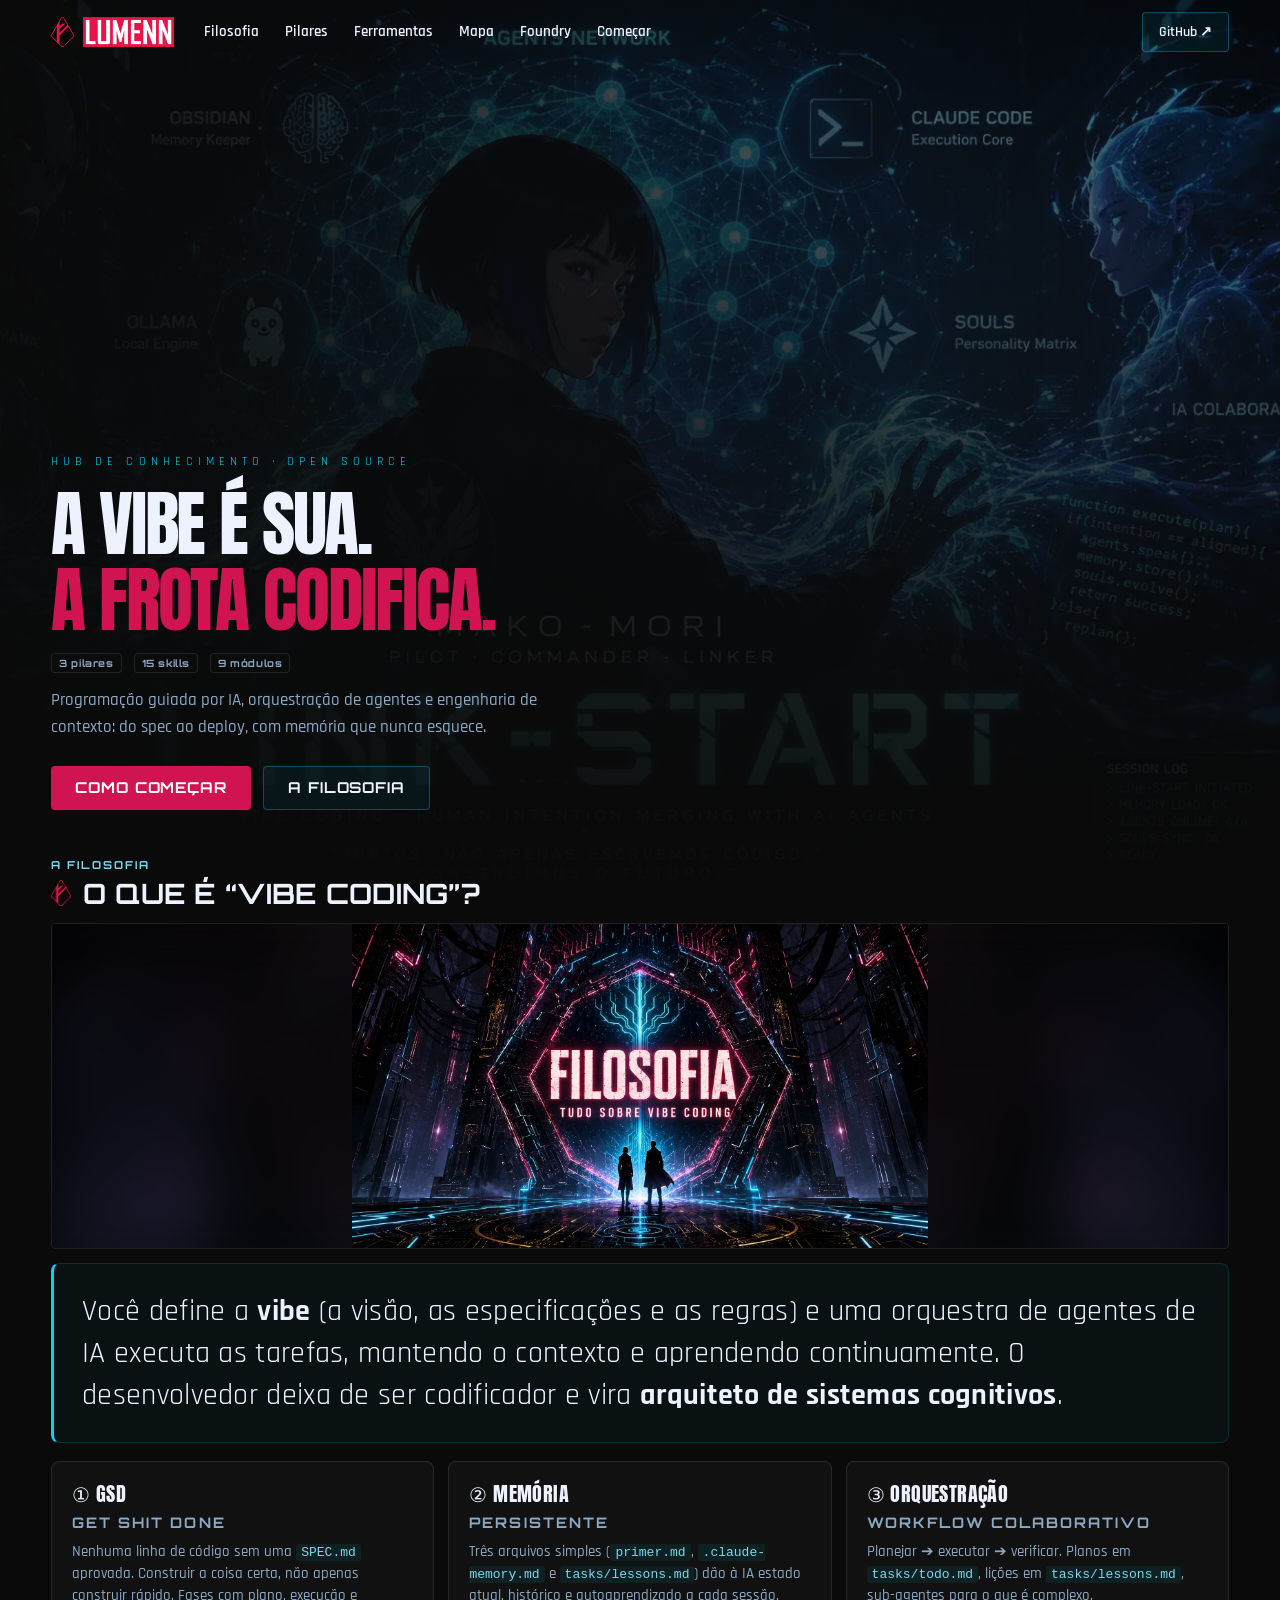
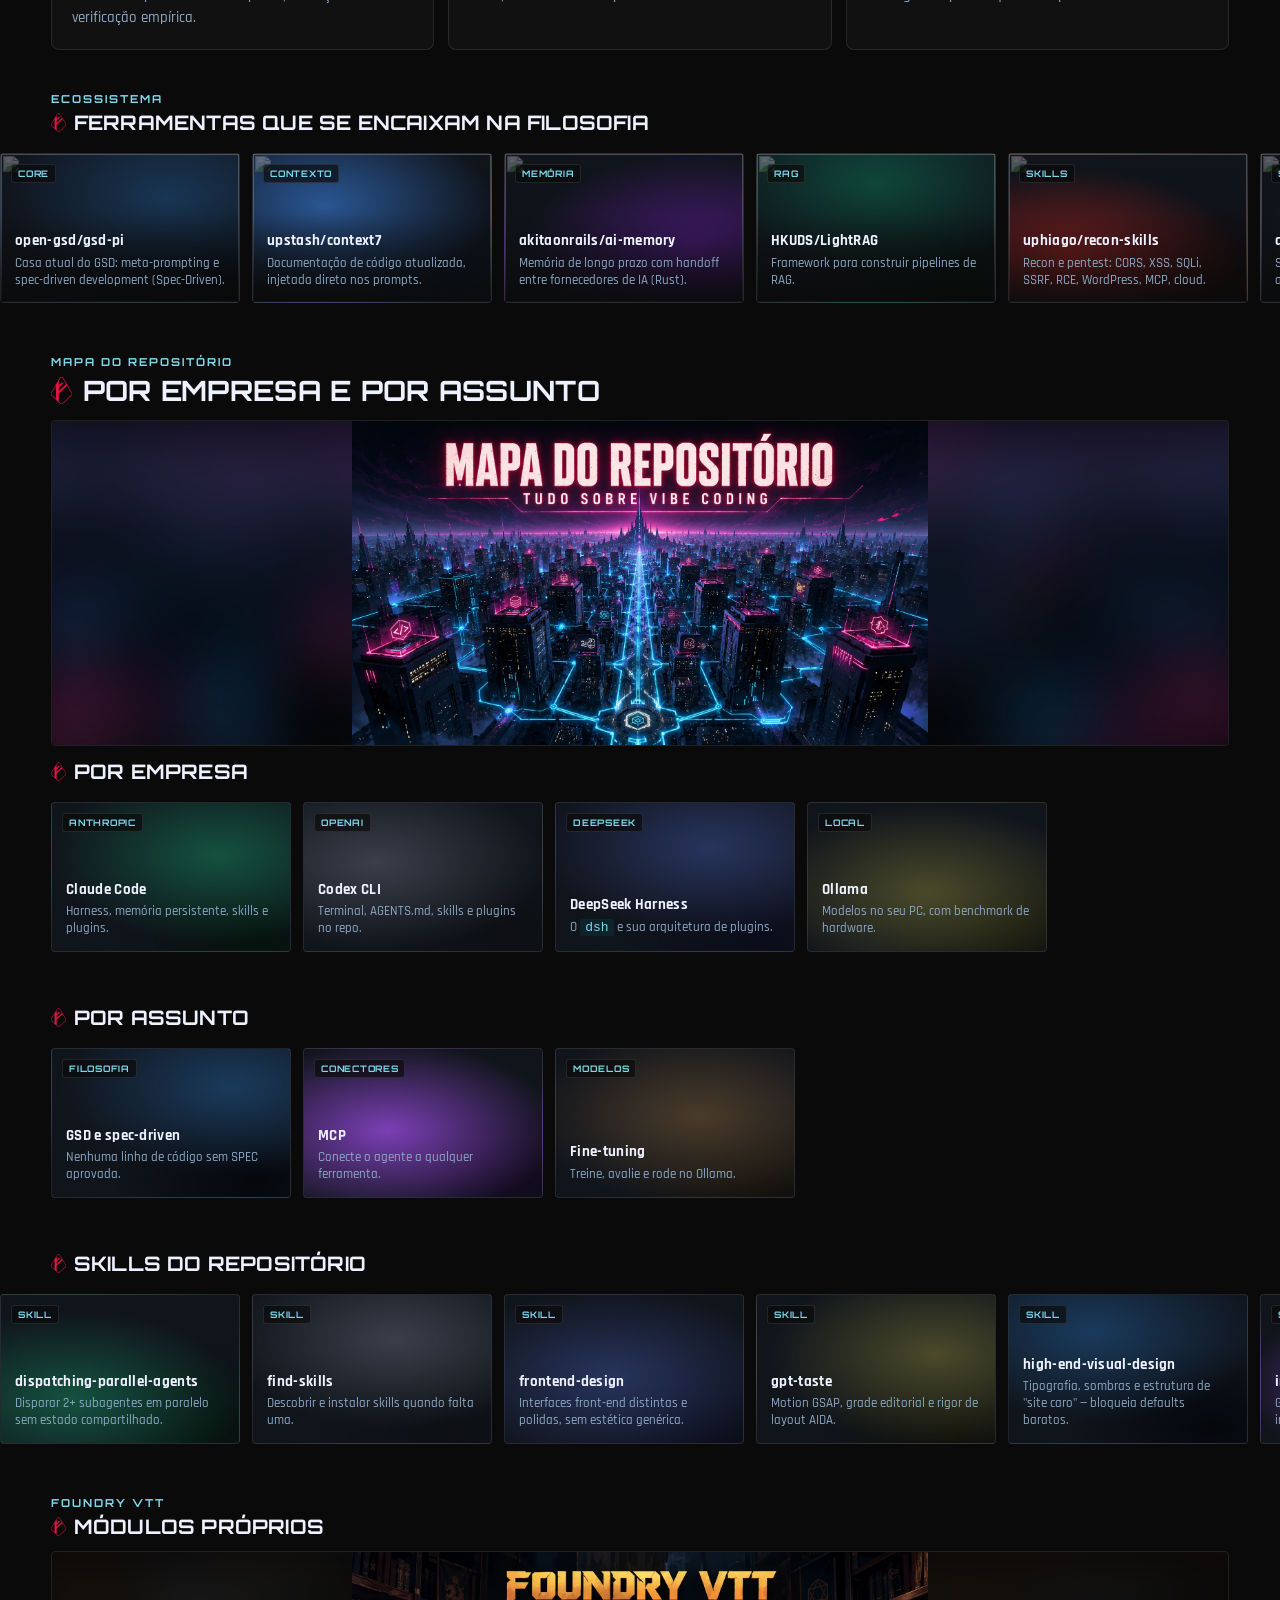
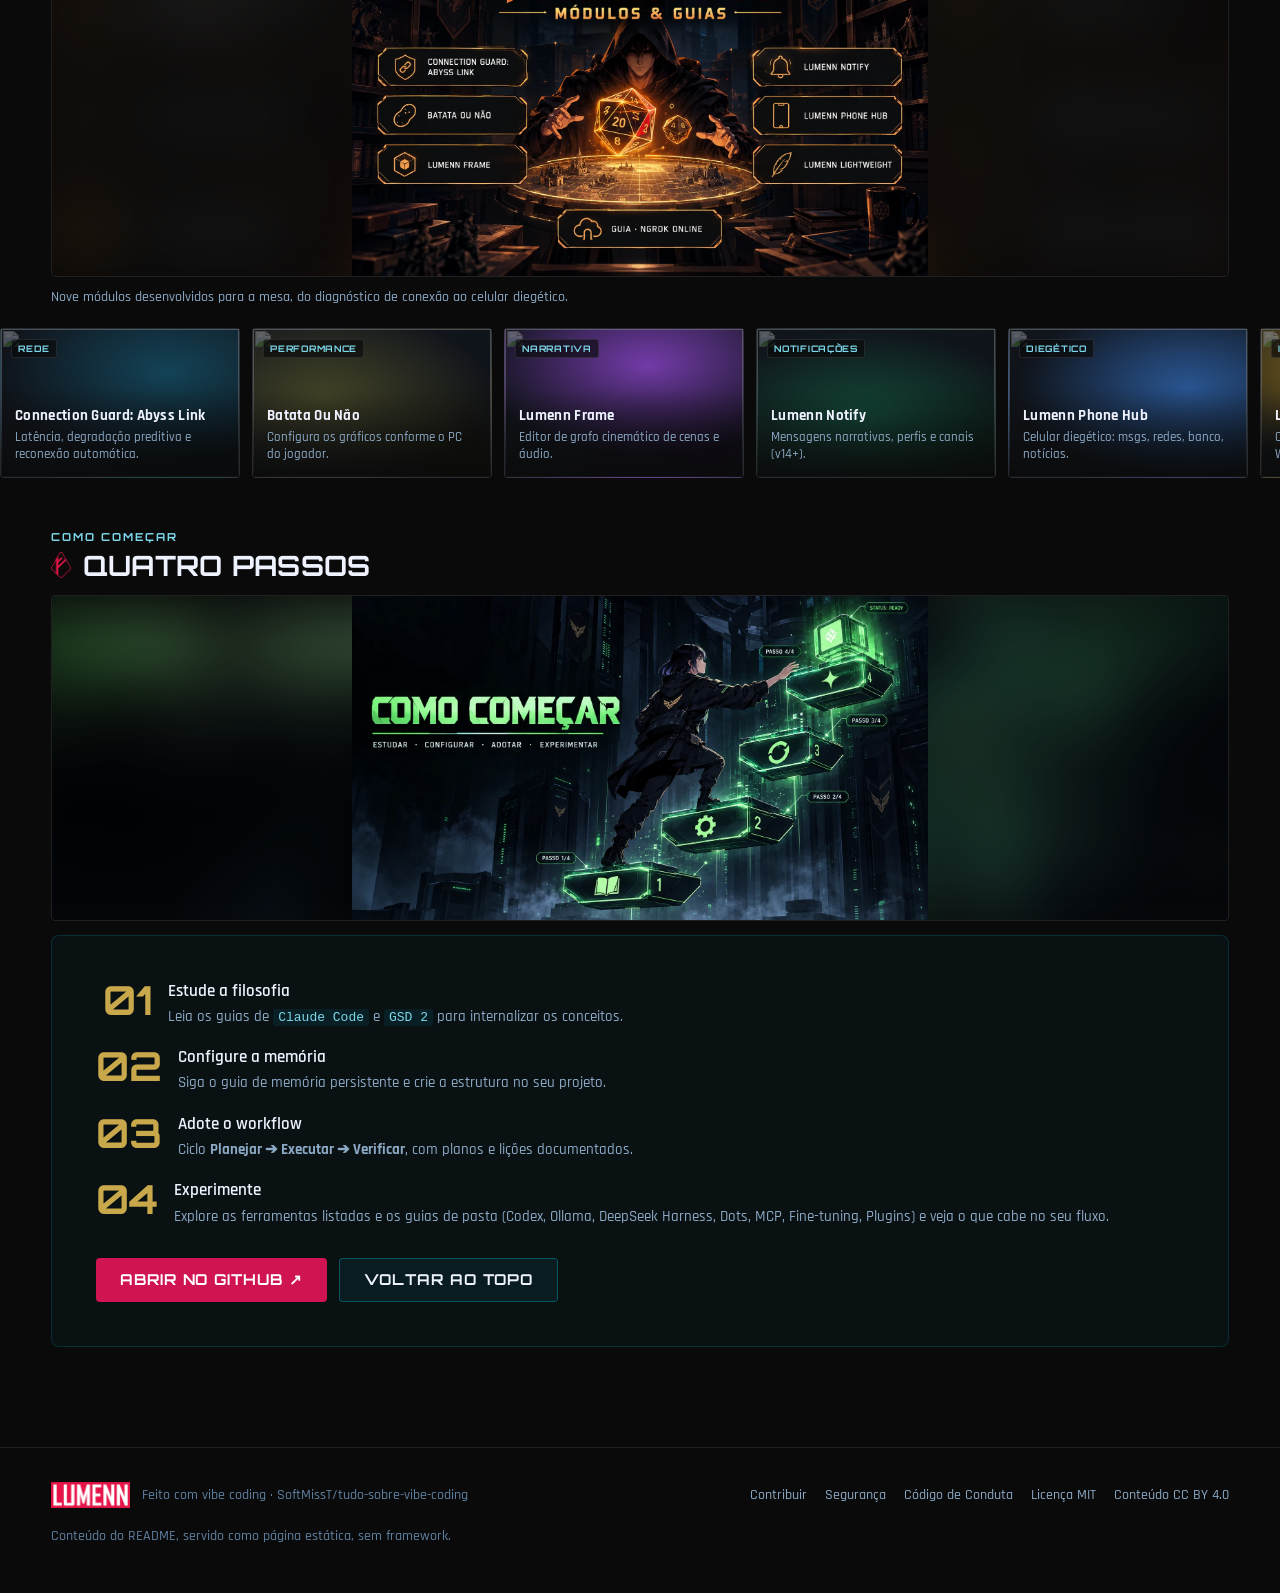
==== commit eb7d65f5: "design reinforcement" ====
--- a/index.html
+++ b/index.html
@@ -7,7 +7,7 @@
   <meta name="description" content="Hub de conhecimento sobre vibe coding: GSD, memória persistente, orquestração de agentes, skills e ferramentas para desenvolvimento guiado por IA.">
   <meta property="og:title" content="Tudo Sobre Vibe Coding">
   <meta property="og:description" content="Programação guiada por IA, orquestração de agentes e engenharia de contexto.">
-  <meta property="og:image" content="https://raw.githubusercontent.com/SoftMissT/tudo-sobre-vibe-coding/main/assets/img/banner-header.png">
+  <meta property="og:image" content="https://raw.githubusercontent.com/SoftMissT/tudo-sobre-vibe-coding/main/assets/img/og-1200x630.jpg">
   <meta property="og:type" content="website">
   <meta property="og:locale" content="pt_BR">
   <meta property="og:url" content="https://softmisst.github.io/tudo-sobre-vibe-coding/">
@@ -15,7 +15,7 @@
   <meta name="twitter:card" content="summary_large_image">
   <meta name="twitter:title" content="Tudo Sobre Vibe Coding · Programação guiada por IA">
   <meta name="twitter:description" content="Hub de conhecimento sobre vibe coding: GSD, memória persistente, orquestração de agentes, skills e ferramentas para desenvolvimento guiado por IA.">
-  <meta name="twitter:image" content="https://raw.githubusercontent.com/SoftMissT/tudo-sobre-vibe-coding/main/assets/img/banner-header.png">
+  <meta name="twitter:image" content="https://raw.githubusercontent.com/SoftMissT/tudo-sobre-vibe-coding/main/assets/img/og-1200x630.jpg">
   <meta name="theme-color" content="#0A0A0A">
   <link rel="icon" type="image/png" href="assets/lumenn-icon-filled.png">
   <link rel="preconnect" href="https://fonts.googleapis.com">
@@ -52,7 +52,7 @@
         <h1 class="hero__title" id="hero-titulo">A vibe é sua.<br><em>A frota codifica.</em></h1>
         <div class="meta">
           <span class="badge">3 pilares<span class="sr">: GSD, memória, orquestração</span></span>
-          <span class="badge">4 skills · 20 almas<span class="sr"> na frota Hive</span></span>
+          <span class="badge">15 skills<span class="sr"> no repositório</span></span>
           <span class="badge">9 módulos<span class="sr"> próprios de Foundry VTT</span></span>
         </div>
         <p class="hero__synopsis">Programação guiada por IA, orquestração de agentes e engenharia de contexto: do spec ao deploy, com memória que nunca esquece.</p>
@@ -67,9 +67,12 @@
       <section class="block" id="filosofia" aria-labelledby="filosofia-titulo">
         <div class="row__head">
           <div>
-            <p class="row__kicker">🧠 A filosofia</p>
+            <p class="row__kicker">A filosofia</p>
             <h2 class="row__title row__title--lg" id="filosofia-titulo">O que é “Vibe Coding”?</h2>
           </div>
+        </div>
+        <div class="strip" style="--art:url('assets/img/banner-06-filosofia.webp')">
+          <img src="assets/img/banner-06-filosofia.webp" alt="Banner Filosofia: duas silhuetas diante de um portão hexagonal de circuitos acesos" loading="lazy" width="1672" height="941">
         </div>
         <blockquote class="quote">
           <p>Você define a <strong>vibe</strong> (a visão, as especificações e as regras) e uma orquestra de agentes de IA executa as tarefas, mantendo o contexto e aprendendo continuamente. O desenvolvedor deixa de ser codificador e vira <strong>arquiteto de sistemas cognitivos</strong>.</p>
@@ -95,7 +98,7 @@
       <section class="row" id="ecossistema" aria-labelledby="eco-titulo">
         <div class="row__head">
           <div>
-            <p class="row__kicker">🛠️ Ecossistema</p>
+            <p class="row__kicker">Ecossistema</p>
             <h2 class="row__title" id="eco-titulo">Ferramentas que se encaixam na filosofia</h2>
           </div>
           <a class="row__all" href="https://github.com/SoftMissT/tudo-sobre-vibe-coding#ecossistema-de-ferramentas-e-recursos" target="_blank" rel="noopener">Ver a lista completa no README →</a>
@@ -182,9 +185,12 @@
       <div class="block" id="mapa">
         <div class="row__head">
           <div>
-            <p class="row__kicker">🗺️ Mapa do repositório</p>
+            <p class="row__kicker">Mapa do repositório</p>
             <h2 class="row__title row__title--lg">Por empresa e por assunto</h2>
           </div>
+        </div>
+        <div class="strip" style="--art:url('assets/img/banner-07-mapa.webp')">
+          <img src="assets/img/banner-07-mapa.webp" alt="Banner Mapa do Repositório: cidade neon noturna vista do alto com avenida central iluminada" loading="lazy" width="1672" height="941">
         </div>
         <section class="row" aria-label="Por empresa">
           <div class="row__head">
@@ -240,11 +246,6 @@
                 <strong class="card__label">Fine-tuning</strong>
                 <span class="card__sub">Treine, avalie e rode no Ollama.</span>
               </a>
-              <a class="card" style="--g1:#0F4A3C;--g2:#04120e;--x:50%;--y:20%" href="https://github.com/SoftMissT/tudo-sobre-vibe-coding/tree/main/Agents" target="_blank" rel="noopener">
-                <span class="tag">Hive</span>
-                <strong class="card__label">Frota Hive</strong>
-                <span class="card__sub">4 skills da frota + 20 almas em arquivos .soul.md.</span>
-              </a>
             </div>
           </div>
         </section>
@@ -311,6 +312,11 @@
                 <strong class="card__label">stitch-design-taste</strong>
                 <span class="card__sub">DESIGN.md semântico para Google Stitch: tipografia, cor, motion.</span>
               </a>
+              <a class="card" style="--g1:#8B1F4A;--g2:#160a12;--x:45%;--y:40%" href="https://github.com/SoftMissT/tudo-sobre-vibe-coding/tree/main/Skills/tang-rou" target="_blank" rel="noopener">
+                <span class="tag tag--ok">Skill autoral</span>
+                <strong class="card__label">tang-rou</strong>
+                <span class="card__sub">Foundry VTT: pesquisa, macros, módulos e auditoria — a skill autoral da frota.</span>
+              </a>
               <a class="card" style="--g1:#8B2020;--g2:#160808;--x:70%;--y:50%" href="https://github.com/SoftMissT/tudo-sobre-vibe-coding/tree/main/Skills/subagent-driven-development" target="_blank" rel="noopener">
                 <span class="tag">Skill</span>
                 <strong class="card__label">subagent-driven-development</strong>
@@ -330,67 +336,11 @@
           </div>
         </section>
       </div>
-      <section class="row" id="agents" aria-labelledby="agents-titulo">
-        <div class="row__head">
-          <div>
-            <p class="row__kicker">🌐 Skills e almas</p>
-            <h2 class="row__title" id="agents-titulo">A frota Hive</h2>
-          </div>
-          <a class="row__all" href="https://github.com/SoftMissT/tudo-sobre-vibe-coding/tree/main/Agents" target="_blank" rel="noopener">Ver Agents/ no repo ↗</a>
-        </div>
-        <div class="row__head">
-          <h3 class="row__title">Skills da frota</h3>
-        </div>
-        <div class="track">
-          <button class="row__arrow row__arrow--prev" aria-label="Rolar para a esquerda"><svg width="18" height="18" viewBox="0 0 24 24" fill="none" stroke="currentColor" stroke-width="2.5" aria-hidden="true"><path d="m15 5-7 7 7 7"/></svg></button>
-          <button class="row__arrow row__arrow--next" aria-label="Rolar para a direita"><svg width="18" height="18" viewBox="0 0 24 24" fill="none" stroke="currentColor" stroke-width="2.5" aria-hidden="true"><path d="m9 5 7 7-7 7"/></svg></button>
-          <div class="row__track">
-            <a class="card card--agent" style="--x:70%;--y:30%" href="https://github.com/SoftMissT/tudo-sobre-vibe-coding/blob/main/Agents/agentes/TANG-ROU.md" target="_blank" rel="noopener"><span class="tag tag--ok">Pronta</span><strong class="card__label">TANG-ROU</strong><span class="card__sub">Foundry VTT: macros, módulos e auditoria · skill tang-rou</span></a>
-            <a class="card card--agent" style="--x:30%;--y:40%" href="https://github.com/SoftMissT/tudo-sobre-vibe-coding/blob/main/Agents/agentes/MAKO-MORI.md" target="_blank" rel="noopener"><span class="tag tag--wip">Em progresso</span><strong class="card__label">MAKO-MORI</strong><span class="card__sub">Coordenação da Hive: boot, delegação e síntese</span></a>
-            <a class="card card--agent" style="--x:60%;--y:25%" href="https://github.com/SoftMissT/tudo-sobre-vibe-coding/blob/main/Agents/agentes/ARTEMIS.md" target="_blank" rel="noopener"><span class="tag tag--wip">Em progresso</span><strong class="card__label">ARTEMIS</strong><span class="card__sub">Prompts de imagem e direção de arte</span></a>
-            <a class="card card--agent" style="--x:45%;--y:60%" href="https://github.com/SoftMissT/tudo-sobre-vibe-coding/blob/main/Agents/agentes/SAGA.md" target="_blank" rel="noopener"><span class="tag tag--wip">Em progresso</span><strong class="card__label">SAGA</strong><span class="card__sub">RPG: mesas, lore e narrativa</span></a>
-          </div>
-        </div>
-        <div class="strip" style="--art:url('assets/img/hive/banner_hive.webp')">
-          <img src="assets/img/hive/banner_hive.webp" alt="Banner da Hive: frota de agentes em arte cyberpunk com a lista MAKO-MORI, AKENO, ARTHUR, SINON e CARDINAL" loading="lazy" width="1672" height="941">
-        </div>
-        <p class="row__note">Quatro skills da frota (TANG-ROU pronta) e vinte almas — personas em <code>.soul.md</code> prontas para estudar, adaptar ou adotar. Alma não é skill: skill executa, alma inspira.</p>
-        <div class="row__head">
-          <h3 class="row__title">Almas · 20 personas</h3>
-        </div>
-        <div class="track">
-          <button class="row__arrow row__arrow--prev" aria-label="Rolar para a esquerda"><svg width="18" height="18" viewBox="0 0 24 24" fill="none" stroke="currentColor" stroke-width="2.5" aria-hidden="true"><path d="m15 5-7 7 7 7"/></svg></button>
-          <button class="row__arrow row__arrow--next" aria-label="Rolar para a direita"><svg width="18" height="18" viewBox="0 0 24 24" fill="none" stroke="currentColor" stroke-width="2.5" aria-hidden="true"><path d="m9 5 7 7-7 7"/></svg></button>
-          <div class="row__track">
-            <div class="card card--agent" style="--x:70%;--y:30%"><span class="tag">Comando</span><strong class="card__label">MAKO-MORI</strong><span class="card__sub">Comandante e orquestradora</span></div>
-            <div class="card card--agent" style="--x:30%;--y:40%"><span class="tag">Visual</span><strong class="card__label">AKENO</strong><span class="card__sub">Direção visual, UI e design</span></div>
-            <div class="card card--agent" style="--x:60%;--y:25%"><span class="tag">Dados</span><strong class="card__label">ALICE</strong><span class="card__sub">Análise e organização</span></div>
-            <div class="card card--agent" style="--x:45%;--y:60%"><span class="tag">Criativo</span><strong class="card__label">ARTEMIS</strong><span class="card__sub">Prompts visuais e direção criativa</span></div>
-            <div class="card card--agent" style="--x:75%;--y:45%"><span class="tag">Arquitetura</span><strong class="card__label">ARTHUR</strong><span class="card__sub">Arquitetura, narrativa e sistemas</span></div>
-            <div class="card card--agent" style="--x:35%;--y:30%"><span class="tag">Execução</span><strong class="card__label">ASUNA</strong><span class="card__sub">Execução cuidadosa e clareza</span></div>
-            <div class="card card--agent" style="--x:55%;--y:55%"><span class="tag">Lore</span><strong class="card__label">CARDINAL</strong><span class="card__sub">Lore, consistência e regras</span></div>
-            <div class="card card--agent" style="--x:65%;--y:35%"><span class="tag">Narrativa</span><strong class="card__label">DOKJA</strong><span class="card__sub">Narrativa e metacognição</span></div>
-            <div class="card card--agent" style="--x:25%;--y:50%"><span class="tag">Mentoria</span><strong class="card__label">GANDALF</strong><span class="card__sub">Mentoria e estratégia</span></div>
-            <div class="card card--agent" style="--x:50%;--y:20%"><span class="tag">Planejamento</span><strong class="card__label">JIN</strong><span class="card__sub">Planejamento e execução</span></div>
-            <div class="card card--agent" style="--x:80%;--y:40%"><span class="tag">Técnico</span><strong class="card__label">KIRITO</strong><span class="card__sub">Execução técnica e foco</span></div>
-            <div class="card card--agent" style="--x:40%;--y:65%"><span class="tag">Criativo</span><strong class="card__label">POWER</strong><span class="card__sub">Impacto visual e energia</span></div>
-            <div class="card card--agent" style="--x:70%;--y:25%"><span class="tag">Estratégia</span><strong class="card__label">SAGA</strong><span class="card__sub">Estratégia de longo prazo</span></div>
-            <div class="card card--agent" style="--x:30%;--y:35%"><span class="tag">Crítica</span><strong class="card__label">SHAKA</strong><span class="card__sub">Crítica e julgamento rigoroso</span></div>
-            <div class="card card--agent" style="--x:60%;--y:50%"><span class="tag">Técnico</span><strong class="card__label">SINON</strong><span class="card__sub">Programação e precisão técnica</span></div>
-            <div class="card card--agent" style="--x:45%;--y:30%"><span class="tag">Memória</span><strong class="card__label">SYLVIE</strong><span class="card__sub">Memória e continuidade</span></div>
-            <div class="card card--agent" style="--x:75%;--y:60%"><span class="tag">Automação</span><strong class="card__label">TANG-ROU</strong><span class="card__sub">Automação e Foundry VTT</span></div>
-            <div class="card card--agent" style="--x:35%;--y:45%"><span class="tag">Validação</span><strong class="card__label">TESSIA</strong><span class="card__sub">Validação e alinhamento</span></div>
-            <div class="card card--agent" style="--x:55%;--y:25%"><span class="tag">Segurança</span><strong class="card__label">XENOVIA</strong><span class="card__sub">Segurança e decisão</span></div>
-            <div class="card card--agent" style="--x:25%;--y:60%"><span class="tag">UX</span><strong class="card__label">YUI</strong><span class="card__sub">UX emocional e cuidado</span></div>
-            <div class="card card--agent" style="--x:65%;--y:40%"><span class="tag">QA</span><strong class="card__label">YUNA</strong><span class="card__sub">QA e observabilidade</span></div>
-          </div>
-        </div>
-      </section>
 
       <section class="row" id="foundry" aria-labelledby="foundry-titulo">
         <div class="row__head">
           <div>
-            <p class="row__kicker">🎲 Foundry VTT</p>
+            <p class="row__kicker">Foundry VTT</p>
             <h2 class="row__title" id="foundry-titulo">Módulos próprios</h2>
           </div>
           <a class="row__all" href="https://github.com/SoftMissT/tudo-sobre-vibe-coding/tree/main/Foundry" target="_blank" rel="noopener">Guias de Foundry (ngrok, hospedagem) →</a>
@@ -463,7 +413,7 @@
       <section class="block" id="comecar" aria-labelledby="comecar-titulo">
         <div class="row__head">
           <div>
-            <p class="row__kicker">🚀 Como começar</p>
+            <p class="row__kicker">Como começar</p>
             <h2 class="row__title row__title--lg" id="comecar-titulo">Quatro passos</h2>
           </div>
         </div>
@@ -542,6 +492,7 @@
     });
     document.querySelectorAll('.track').forEach(t=>{
       const l=t.querySelector('.row__track'), d=l.clientWidth*.8, go=v=>()=>l.scrollBy({left:v*d,behavior:'smooth'});
+      if(l.scrollWidth<=l.clientWidth+4) t.querySelectorAll('.row__arrow').forEach(a=>a.style.display='none');
       t.querySelector('.row__arrow--prev')?.addEventListener('click',go(-1));
       t.querySelector('.row__arrow--next')?.addEventListener('click',go(1));
     });
--- a/styles.css
+++ b/styles.css
@@ -2,6 +2,7 @@
 
 /* ============ TOKENS (DESIGN.md v1.0) ============ */
 :root {
+  color-scheme: dark;
   --canvas-base: #0A0A0A;
   --overlay-gradient: linear-gradient(to top, rgba(10, 10, 10, .97) 0%, rgba(10, 10, 10, .5) 55%, transparent 100%);
   --canvas-glass: rgba(13, 209, 255, .04);
@@ -203,6 +204,7 @@
 .hero {
   position: relative;
   min-height: 100vh;
+  min-height: 100svh; /* barra de URL no mobile não corta o hero */
   display: flex;
   align-items: flex-end;
   overflow: hidden;
@@ -296,11 +298,6 @@
   gap: 12px;
   margin-bottom: 14px;
   font-size: 14px
-}
-
-.meta__match {
-  color: var(--status-new);
-  font-weight: 700
 }
 
 .badge {
@@ -396,7 +393,7 @@
 .row,
 .block {
   position: relative;
-  margin-bottom: 34px
+  margin-bottom: 44px
 }
 
 .block .row:last-child {
@@ -627,16 +624,6 @@
   border-color: rgba(70, 211, 105, .45)
 }
 
-.tag--wip {
-  color: var(--accent-gold);
-  border-color: rgba(200, 168, 75, .45)
-}
-
-.card--agent {
-  --g1: rgba(0, 212, 245, .38);
-  --g2: rgba(0, 212, 245, .14)
-}
-
 @media (hover: none) {
   .row__all {
     opacity: 1
@@ -670,12 +657,6 @@
   letter-spacing: .01em;
 }
 
-.quote footer {
-  margin-top: 14px;
-  color: var(--text-tertiary);
-  font-size: 14px
-}
-
 .pilares {
   display: grid;
   grid-template-columns: repeat(3, minmax(0, 1fr));
@@ -719,19 +700,6 @@
   border-radius: var(--radius-panel);
 }
 
-.panel__title {
-  font: 400 clamp(34px, 6vw, 56px)/1.05 var(--font-display);
-  letter-spacing: -.02em;
-  text-transform: uppercase;
-  margin-bottom: 8px;
-}
-
-.panel__sub {
-  color: var(--text-secondary);
-  max-width: 62ch;
-  margin-bottom: 26px
-}
-
 .passos {
   list-style: none;
   display: grid;
@@ -761,24 +729,6 @@
 .passo p {
   color: var(--text-secondary);
   font-size: 15px
-}
-
-/* ============ CODE ============ */
-.code {
-  margin-top: 8px;
-  padding: 14px 16px;
-  background: rgba(0, 0, 0, .55);
-  border: 1px solid var(--border-subtle);
-  border-radius: var(--radius);
-  font: 500 13px/1.6 var(--font-mono);
-  color: var(--accent-holo-text);
-  overflow-x: auto;
-  white-space: pre;
-}
-
-.code b {
-  color: var(--text-primary);
-  font-weight: 500
 }
 
 /* ============ FOOTER ============ */
@@ -876,6 +826,10 @@
 }
 
 @media (max-width: 768px) {
+  .eyebrow {
+    letter-spacing: .26em
+  }
+
   .nav {
     gap: 14px
   }
